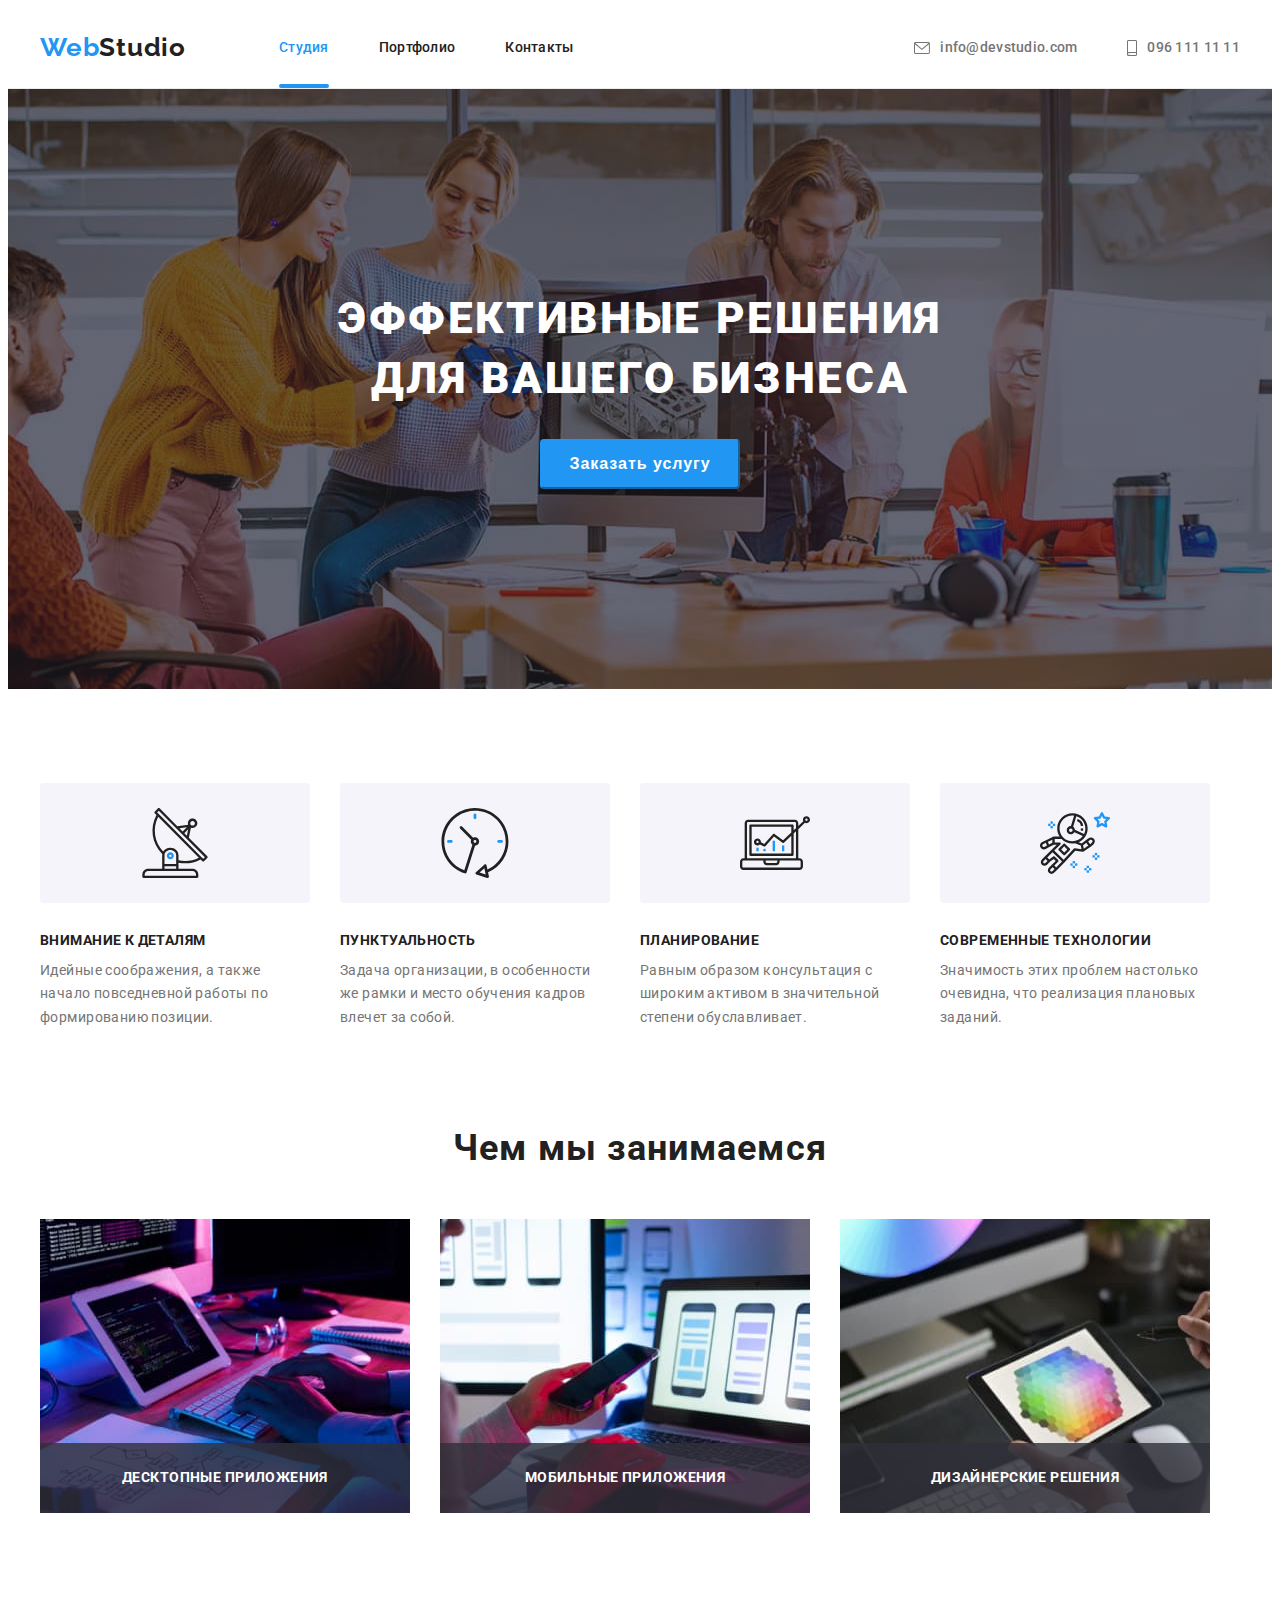
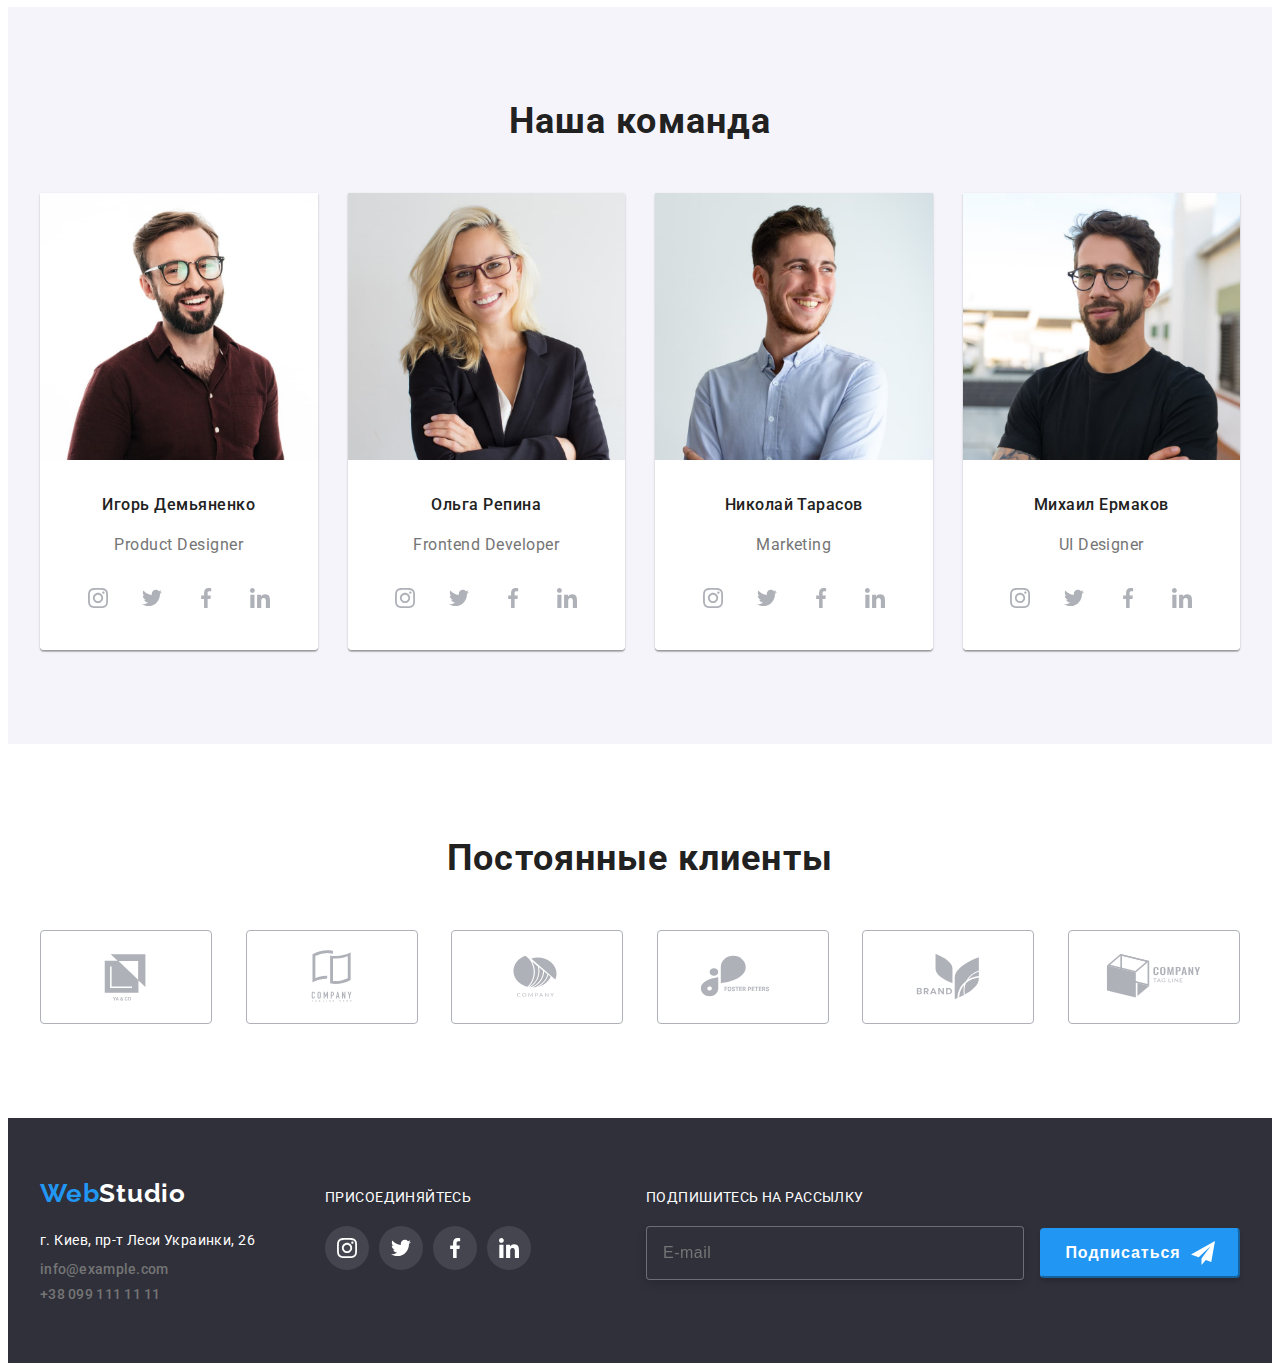
==== index.html @ 256828cc "new" ====
<!DOCTYPE html>
<html lang="ru">
  <head>
    <meta charset="UTF-8" />
    <meta http-equiv="X-UA-Compatible" content="IE=edge" />
    <meta name="viewport" content="width=device-width, initial-scale=1.0" />
    <title>WebStudio</title>
    <link rel="preconnect" href="https://fonts.googleapis.com" />
    <link rel="preconnect" href="https://fonts.gstatic.com" crossorigin />
    <link
      href="https://fonts.googleapis.com/css2?family=Raleway:wght@700&family=Roboto:wght@400;500;700;900&display=swap"
      rel="stylesheet"
    />
    <link
      rel="stylesheet"
      href="https://cdnjs.cloudflare.com/ajax/libs/modern-normalize/1.1.0/modern-normalize.min.css"
      integrity="sha512-wpPYUAdjBVSE4KJnH1VR1HeZfpl1ub8YT/NKx4PuQ5NmX2tKuGu6U/JRp5y+Y8XG2tV+wKQpNHVUX03MfMFn9Q=="
      crossorigin="anonymous"
      referrerpolicy="no-referrer"
    />
    <link
      rel="stylesheet"
      href="https://cdnjs.cloudflare.com/ajax/libs/animate.css/4.1.1/animate.min.css"
    />
    <link rel="stylesheet" href="./css/main.min.css" />
  </head>
  <body>
    <header class="header">
      <div class="container">
        <nav class="nav">
          <a class="logo logo__header" href="./index.html"><span>Web</span>Studio</a>
          <ul class="navigation list-none">
            <li class="navigation__iteam">
              <a class="navigation__link current" href="./index.html">Студия</a>
            </li>
            <li class="navigation__iteam">
              <a class="navigation__link" href="./portfolio.html">Портфолио</a>
            </li>
            <li class="navigation__iteam">
              <a class="navigation__link" href="./index.html">Контакты</a>
            </li>
          </ul>
        </nav>
        <ul class="contacts contacts--margin list-none">
          <li class="contacts__list--margin">
            <a class="contacts__link" href="mailto:info@devstudio.com">
              <svg class="icons-envelope" width="16" height="12">
                <use href="./images/icons.svg#icon-envelope"></use>
              </svg>
              info@devstudio.com</a
            >
          </li>
          <li class="contacts__list--margin">
            <a class="contacts__link" href="tel:+380961111111">
              <svg class="icons-tel" width="10" height="16">
                <use href="./images/icons.svg#icon-smartphone"></use>
              </svg>
              096 111 11 11</a
            >
          </li>
        </ul>
      </div>
    </header>
    <main>
      <section class="bg-main">
        <div class="container">
          <h1 class="hero-tittle">Эффективные решения для вашего бизнеса</h1>
          <button type="button" class="button" data-modal-open>Заказать услугу</button>
        </div>
      </section>

      <section class="benefits-example">
        <div class="container">
          <ul class="benefits list-none">
            <li class="benefits-list icon-antenna">
              <h4 class="benefits-tittle">Внимание к деталям</h4>
              <p>
                Идейные соображения, а также начало повседневной работы по формированию
                позиции.
              </p>
            </li>
            <li class="benefits-list icon-clock">
              <h4 class="benefits-tittle">Пунктуальность</h4>
              <p>
                Задача организации, в особенности же рамки и место обучения кадров влечет за
                собой.
              </p>
            </li>
            <li class="benefits-list icon-diagram">
              <h4 class="benefits-tittle">Планирование</h4>
              <p>
                Равным образом консультация с широким активом в значительной степени
                обуславливает.
              </p>
            </li>
            <li class="benefits-list icon-astronaut">
              <h4 class="benefits-tittle">Современные технологии</h4>
              <p>
                Значимость этих проблем настолько очевидна, что реализация плановых заданий.
              </p>
            </li>
          </ul>
        </div>
      </section>

      <section class="examples">
        <div class="container">
          <h2 class="examples__title">Чем мы занимаемся</h2>
          <ul class="examples__list list-none">
            <li class="examples__iteams">
              <img
                class="examples__img"
                src="./images/work1.jpg"
                alt="работа"
                width="370"
                height="294"
              />
              <p class="examples__text">десктопные приложения</p>
            </li>
            <li class="examples__iteams">
              <img
                class="examples__img"
                src="./images/work2.jpg"
                alt="работа"
                width="370"
                height="294"
              />
              <p class="examples__text">мобильные приложения</p>
            </li>
            <li class="examples__iteams">
              <img
                class="examples__img"
                src="./images/work3.jpg"
                alt="работа"
                width="370"
                height="294"
              />
              <p class="examples__text">дизайнерские решения</p>
            </li>
          </ul>
        </div>
      </section>

      <section class="team">
        <div class="container">
          <h3 class="team__title">Наша команда</h3>
          <ul class="team__list list-none">
            <li class="team__items">
              <img
                class="team__img"
                src="./images/igor.jpg"
                alt="Игорь"
                width="270"
                height="260"
              />
              <div class="team__discraption">
                <h4 class="team__names">Игорь Демьяненко</h4>
                <p class="team__position">Product Designer</p>
                <ul class="socials list-none">
                  <li class="socials__iteam">
                    <a href="" class="socials__link">
                      <svg class="socials__icons" width="20" height="20">
                        <use href="./images/icons.svg#icon-instagram"></use>
                      </svg>
                    </a>
                  </li>
                  <li class="socials__iteam">
                    <a href="" class="socials__link">
                      <svg class="socials__icons" width="20" height="20">
                        <use href="./images/icons.svg#icon-twitter"></use>
                      </svg>
                    </a>
                  </li>
                  <li class="socials__iteam">
                    <a href="" class="socials__link">
                      <svg class="socials__icons" width="20" height="20">
                        <use href="./images/icons.svg#icon-facebook"></use>
                      </svg>
                    </a>
                  </li>
                  <li class="socials__iteam">
                    <a href="" class="socials__link">
                      <svg class="socials__icons" width="20" height="20">
                        <use href="./images/icons.svg#icon-linkedin"></use>
                      </svg>
                    </a>
                  </li>
                </ul>
              </div>
            </li>
            <li class="team__items">
              <img
                class="team__img"
                src="./images/olha.jpg"
                alt="Ольга"
                width="270"
                height="260"
              />
              <div class="team__discraption">
                <h4 class="team__names">Ольга Репина</h4>
                <p class="team__position">Frontend Developer</p>
                <ul class="socials list-none">
                  <li class="socials__iteam">
                    <a href="" class="socials__link">
                      <svg class="socials__icons" width="20" height="20">
                        <use href="./images/icons.svg#icon-instagram"></use>
                      </svg>
                    </a>
                  </li>
                  <li class="socials__iteam">
                    <a href="" class="socials__link">
                      <svg class="socials__icons" width="20" height="20">
                        <use href="./images/icons.svg#icon-twitter"></use>
                      </svg>
                    </a>
                  </li>
                  <li class="socials__iteam">
                    <a href="" class="socials__link">
                      <svg class="socials__icons" width="20" height="20">
                        <use href="./images/icons.svg#icon-facebook"></use>
                      </svg>
                    </a>
                  </li>
                  <li class="socials__iteam">
                    <a href="" class="socials__link">
                      <svg class="socials__icons" width="20" height="20">
                        <use href="./images/icons.svg#icon-linkedin"></use>
                      </svg>
                    </a>
                  </li>
                </ul>
              </div>
            </li>
            <li class="team__items">
              <img
                class="team__img"
                src="./images/nikolay.jpg"
                alt="Николай"
                width="270"
                height="260"
              />
              <div class="team__discraption">
                <h4 class="team__names">Николай Тарасов</h4>
                <p class="team__position">Marketing</p>
                <ul class="socials list-none">
                  <li class="socials__iteam">
                    <a href="" class="socials__link">
                      <svg class="socials__icons" width="20" height="20">
                        <use href="./images/icons.svg#icon-instagram"></use>
                      </svg>
                    </a>
                  </li>
                  <li class="socials__iteam">
                    <a href="" class="socials__link">
                      <svg class="socials__icons" width="20" height="20">
                        <use href="./images/icons.svg#icon-twitter"></use>
                      </svg>
                    </a>
                  </li>
                  <li class="socials__iteam">
                    <a href="" class="socials__link">
                      <svg class="socials__icons" width="20" height="20">
                        <use href="./images/icons.svg#icon-facebook"></use>
                      </svg>
                    </a>
                  </li>
                  <li class="socials__iteam">
                    <a href="" class="socials__link">
                      <svg class="socials__icons" width="20" height="20">
                        <use href="./images/icons.svg#icon-linkedin"></use>
                      </svg>
                    </a>
                  </li>
                </ul>
              </div>
            </li>
            <li class="team__items">
              <img
                class="team__img"
                src="./images/miha.jpg"
                alt="Михаил"
                width="270"
                height="260"
              />
              <div class="team__discraption">
                <h4 class="team__names">Михаил Ермаков</h4>
                <p class="team__position">UI Designer</p>
                <ul class="socials list-none">
                  <li class="socials__iteam">
                    <a href="" class="socials__link">
                      <svg class="socials__icons" width="20" height="20">
                        <use href="./images/icons.svg#icon-instagram"></use>
                      </svg>
                    </a>
                  </li>
                  <li class="socials__iteam">
                    <a href="" class="socials__link">
                      <svg class="socials__icons" width="20" height="20">
                        <use href="./images/icons.svg#icon-twitter"></use>
                      </svg>
                    </a>
                  </li>
                  <li class="socials__iteam">
                    <a href="" class="socials__link">
                      <svg class="socials__icons" width="20" height="20">
                        <use href="./images/icons.svg#icon-facebook"></use>
                      </svg>
                    </a>
                  </li>
                  <li class="socials__iteam">
                    <a href="" class="socials__link">
                      <svg class="socials__icons" width="20" height="20">
                        <use href="./images/icons.svg#icon-linkedin"></use>
                      </svg>
                    </a>
                  </li>
                </ul>
              </div>
            </li>
          </ul>
        </div>
      </section>
      <section class="regular-clients">
        <div class="container">
          <h2 class="regular-customers-tittle">Постоянные клиенты</h2>
          <ul class="regular-customers list-none">
            <li class="customers-list">
              <a href="" class="customers-list-link">
                <svg class="custumers-list-icon" width="106" height="60">
                  <use href="./images/icons.svg#icon-yago"></use>
                </svg>
              </a>
            </li>
            <li class="customers-list">
              <a href="" class="customers-list-link">
                <svg class="custumers-list-icon" width="106" height="60">
                  <use href="./images/icons.svg#icon-company-th"></use>
                </svg>
              </a>
            </li>
            <li class="customers-list">
              <a href="" class="customers-list-link">
                <svg class="custumers-list-icon" width="106" height="60">
                  <use href="./images/icons.svg#icon-company"></use>
                </svg>
              </a>
            </li>
            <li class="customers-list">
              <a href="" class="customers-list-link">
                <svg class="custumers-list-icon" width="106" height="60">
                  <use href="./images/icons.svg#icon-foster-peters"></use>
                </svg>
              </a>
            </li>
            <li class="customers-list">
              <a href="" class="customers-list-link">
                <svg class="custumers-list-icon" width="106" height="60">
                  <use href="./images/icons.svg#icon-brand"></use>
                </svg>
              </a>
            </li>
            <li class="customers-list">
              <a href="" class="customers-list-link">
                <svg class="custumers-list-icon" width="106" height="60">
                  <use href="./images/icons.svg#icon-company-tl"></use>
                </svg>
              </a>
            </li>
          </ul>
        </div>
      </section>
    </main>

    <footer class="footer">
      <div class="container">
        <div class="footer-flex">
          <a class="logo logo__footer" href="./index.html"><span>Web</span>Studio</a>
          <address>
            <ul class="adress list-none">
              <li class="adress__iteam">
                <a
                  class="adress__links"
                  href="https://goo.gl/maps/qadkMELX9ctfgKhd9"
                  target="_blank"
                  >г. Киев, пр-т Леси Украинки, 26</a
                >
              </li>
              <li class="adress__iteam">
                <a class="adress__link" href="mailto:info@example.com">info@example.com</a>
              </li>
              <li class="adress__iteam">
                <a class="adress__link" href="tel:+380991111111">+38 099 111 11 11</a>
              </li>
            </ul>
          </address>
        </div>
        <div class="footer-contacts footer-contacts--margin">
          <p class="footer-contacts__text footer-contacts__text--margin">присоединяйтесь</p>
          <ul class="footer-contacts__list list-none">
            <li class="footer-contacts__item footer-contacts__item--margin">
              <a href="" class="footer-contacts__soclink">
                <svg class="footer-contacts__icon" width="20" height="20">
                  <use href="./images/icons.svg#icon-instagram"></use>
                </svg>
              </a>
            </li>
            <li class="footer-contacts__item footer-contacts__item--margin">
              <a href="" class="footer-contacts__soclink">
                <svg class="footer-contacts__icon" width="20" height="20">
                  <use href="./images/icons.svg#icon-twitter"></use>
                </svg>
              </a>
            </li>
            <li class="footer-contacts__item footer-contacts__item--margin">
              <a href="" class="footer-contacts__soclink">
                <svg class="footer-contacts__icon" width="20" height="20">
                  <use href="./images/icons.svg#icon-facebook"></use>
                </svg>
              </a>
            </li>
            <li class="footer-contacts__item footer-contacts__item--margin">
              <a href="" class="footer-contacts__soclink">
                <svg class="footer-contacts__icon" width="20" height="20">
                  <use href="./images/icons.svg#icon-linkedin"></use>
                </svg>
              </a>
            </li>
          </ul>
        </div>
        <div class="subscribe-block">
          <p class="subscribe-block__tittle">Подпишитесь на рассылку</p>
          <form>
            <label for="subscribe-input"></label>
            <input
              type="email"
              class="subscribe-input"
              name="subscribe-input"
              id="subscribe-input"
              placeholder="E-mail"
            />
            <button type="button" class="subscribe-button">
              <span>Подписаться</span>
              <svg class="subscribe-button__icon" width="24" height="24">
                <use href="./images/icons.svg#icon-send"></use>
              </svg>
            </button>
          </form>
        </div>
      </div>
    </footer>

    <div class="backdrop is-hidden" data-modal>
      <div class="modal">
        <button type="button" class="modal__close-btn" data-modal-close>
          <svg class="modal__close-button" width="18" height="18">
            <use href="./images/icons.svg#icon-close-black"></use>
          </svg>
        </button>
        <p class="modal__text">Оставьте свои данные, мы вам перезвоним</p>
        <form>
          <div class="modal__filling">
            <div>
              <label for="name" class="modal__label">Имя</label>
            </div>
            <div class="modal__wrap">
              <input type="text" class="modal-filling-input" id="name" name="user-name" />
              <svg class="modal-filling-icon" width="18" height="18">
                <use href="./images/icons.svg#icon-person-black"></use>
              </svg>
            </div>
          </div>
          <div class="modal__filling">
            <div>
              <label for="tel" class="modal__label">Телефон</label>
            </div>
            <div class="modal__wrap">
              <input type="tel" class="modal-filling-input" id="tel" name="user-tel" />
              <svg class="modal-filling-icon" width="18" height="18">
                <use href="./images/icons.svg#icon-phone-black"></use>
              </svg>
            </div>
          </div>
          <div class="modal__filling">
            <div>
              <label for="email" class="modal__label">Почта</label>
            </div>
            <div class="modal__wrap">
              <input type="email" class="modal-filling-input" id="email" name="user-email" />
              <svg class="modal-filling-icon" width="18" height="18">
                <use href="./images/icons.svg#icon-email-black"></use>
              </svg>
            </div>
          </div>
          <div class="modal__filling-wrap">
            <label for="comment" class="modal__label">Коменнтарий</label>
          </div>
          <textarea
            name="comment"
            id="comment"
            class="modal-filling-comment"
            placeholder="Введите текст"
          ></textarea>
          <div class="modal__wrap-checkbox">
            <input
              type="checkbox"
              name="terms"
              id="terms"
              class="modal-filling-checkbox visually-hidden"
            />
            <label for="terms" class="terms-tittle"
              >Соглашаюсь с рассылкой и принимаю
              <a href="./index.html" target="_blank" class="modal-filling-link-terms">
                Условия договора</a
              ></label
            >
          </div>
          <div class="modal-filling-flex-submit">
            <button type="submit" class="button">Отправить</button>
          </div>
        </form>
      </div>
    </div>
    <script src="./js/modal.js"></script>
  </body>
</html>
---- css/main.min.css ----
p,h1,h2,h3,h4{margin:0}ul,ol{margin:0;padding-left:0}button{cursor:pointer}img{display:block;width:100%;height:auto}body{font-family:"Roboto",sans-serif;font-style:normal;color:var(--main-text-color)}[href]{text-decoration:none}.list-none{list-style-type:none}.visually-hidden{position:absolute;white-space:nowrap;width:1px;height:1px;overflow:hidden;border:0;padding:0;clip:rect(0 0 0 0);clip-path:inset(50%);margin:-1px}:root{--main-text-color: #212121;--main-focus-text-blue: #2196f3;--main-white-color: #ffffff;--color-contact: #757575;--color-footer: #2f303a;--color-bg-btn: #f5f4fa;--icons-main: rgba(175, 177, 184, 1)}.bg-main{padding-top:200px;padding-bottom:200px;text-align:center;background-color:var(--color-footer);color:var(--main-white-color);background-image:linear-gradient(rgba(47, 48, 58, 0.4), rgba(47, 48, 58, 0.4)),url(../images/bg-main.jpg);background-repeat:no-repeat;background-position:center;background-size:cover;max-width:1600px;margin:0 auto}.bg-main .container{display:flex;flex-direction:column;align-items:center}.container{width:1200px;margin:0 auto;padding-left:15px;padding-right:15px}.logo,.logo__footer,.logo__header{display:block;font-family:"Raleway",sans-serif;font-style:normal;font-weight:700;font-size:26px;line-height:1.19;letter-spacing:.03em}.logo>span,.logo__footer>span,.logo__header>span{color:var(--main-focus-text-blue)}.logo__header{padding-top:24px;padding-bottom:25px;color:var(--main-text-color);margin-right:93px}.logo__footer{color:var(--main-white-color);margin-bottom:20px}.nav{display:flex}.header{border-bottom:1px solid #ececec}.header .container{display:flex}.navigation{display:flex;align-items:center}.navigation__link,.navigation__link.current{display:block;position:relative}.navigation__link.current::after{content:"";position:absolute;width:100%;height:4px;background-color:var(--main-focus-text-blue);border-radius:2px;left:0;bottom:-32px}.navigation__iteam:not(:last-child){margin-right:50px}.navigation__link{font-weight:500;font-size:14px;line-height:1.14;letter-spacing:.02em;text-decoration:var(--main-text-color);color:inherit;transition:color 250ms cubic-bezier(0.4, 0, 0.2, 1)}.navigation__link:hover,.navigation__link:focus,.navigation__link:active{color:var(--main-focus-text-blue)}.navigation__link.current{font-weight:500;font-size:14px;line-height:1.14;letter-spacing:.02em;color:var(--main-focus-text-blue)}.button,.subscribe-button{width:200px;height:50px;background-color:var(--main-focus-text-blue);color:var(--main-white-color);border-color:var(--main-focus-text-blue);font-weight:700;font-size:16px;line-height:1.87;letter-spacing:.06em;border-radius:4px;box-shadow:0px 4px 4px rgba(0,0,0,.15)}.subscribe-button{align-items:center;display:inline-flex;justify-content:center;margin-left:12px}.contacts--margin{margin-left:auto}.contacts__list--margin:not(:last-child){margin-right:50px}.contacts{display:flex;align-items:center}.contacts__link{display:flex;align-items:center;font-style:normal;font-weight:500;font-size:14px;line-height:1.14;letter-spacing:.02em;color:var(--color-contact);transition:color 250ms cubic-bezier(0.4, 0, 0.2, 1)}.contacts__link:hover,.contacts__link:focus,.contacts__link:active{color:var(--main-focus-text-blue)}.icons-envelope{margin-right:10px;fill:currentColor}.icons-tel{margin-right:10px;fill:currentColor}.adress__links{display:block;color:var(--main-white-color);font-family:"Roboto";font-style:normal;font-weight:400;font-size:14px;line-height:1.71;letter-spacing:.03em;transition:color 250ms cubic-bezier(0.4, 0, 0.2, 1)}.adress__links:hover,.adress__links:focus{color:var(--main-focus-text-blue)}.adress__link{display:block;font-style:normal;font-weight:500;font-size:14px;line-height:1.14;letter-spacing:.02em;color:var(--color-contact);transition:color 250ms cubic-bezier(0.4, 0, 0.2, 1)}.adress__link:hover,.adress__link:focus,.adress__link:active{color:var(--main-focus-text-blue)}.adress__iteam:not(:last-child){margin-bottom:9px}.hero-tittle{width:696px;font-weight:900;font-size:44px;line-height:1.36;letter-spacing:.06em;text-transform:uppercase;color:var(--main-white-color);text-align:center;margin-bottom:30px}.btn{font-weight:500;font-size:16px;line-height:1.6;letter-spacing:.03em;font-family:inherit;border-color:rgba(0,0,0,0);background:var(--color-bg-btn);color:var(--main-text-color);border-radius:4px;padding:6px 22px;width:auto;text-align:center;transition:background-color 250ms cubic-bezier(0.4, 0, 0.2, 1),color 250ms cubic-bezier(0.4, 0, 0.2, 1),box-shadow 250ms cubic-bezier(0.4, 0, 0.2, 1)}.btn:hover,.btn:active{color:var(--main-white-color);background-color:var(--main-focus-text-blue);border-radius:4px;font-family:inherit;box-shadow:0px 3px 1px rgba(0,0,0,.1),0px 1px 2px rgba(0,0,0,.08),0px 2px 2px rgba(0,0,0,.12)}.benefits{display:flex}.benefits p{font-size:14px;line-height:1.71;letter-spacing:.03em;color:var(--color-contact);width:270px;height:75px}.benefits h4{font-weight:700;font-size:14px;line-height:1.14;letter-spacing:.03em;text-transform:uppercase;width:270px}.benefits li:not(:last-child){margin-right:30px}.benefits-tittle{margin-bottom:10px}.benefits-example{padding-top:94px;padding-bottom:94px}.benefits-list::before{display:block;content:"";height:120px;background-color:var(--color-bg-btn);background-position:center;background-repeat:no-repeat;border-radius:4px;margin-bottom:30px}.icon-antenna::before{background-image:url("../images/antenna.svg")}.icon-clock::before{background-image:url("../images/clock.svg")}.icon-diagram::before{background-image:url("../images/diagram.svg")}.icon-astronaut::before{background-image:url("../images/astronaut.svg")}.examples{padding-bottom:94px}.examples__img{display:block;width:100%;height:auto}.examples__title{font-size:36px;line-height:1.16;letter-spacing:.03em;text-align:center;margin-bottom:50px}.examples__list{display:flex}.examples__iteams:not(:last-child){margin-right:30px}.examples__iteams{position:relative}.examples__text{font-weight:700;font-size:14px;line-height:1.14;letter-spacing:.03em;position:absolute;background-color:rgba(47,48,58,.8);bottom:0px;width:100%;height:70px;color:var(--main-white-color);text-transform:uppercase;display:flex;align-items:center;justify-content:center}.team{text-align:center;padding-top:94px;padding-bottom:94px;background-color:#f5f4fa}.team__title{text-align:center;font-weight:700;font-size:36px;line-height:1.16;letter-spacing:.03em;margin-bottom:50px}.team__list{display:flex}.team__items{box-shadow:0px 1px 3px rgba(0,0,0,.12),0px 1px 1px rgba(0,0,0,.14),0px 2px 1px rgba(0,0,0,.2);border-radius:0px 0px 4px 4px}.team__items:not(:last-child){margin-right:30px}.team__img{display:block;width:100%;height:autp}.team__names{font-weight:500;font-size:16px;line-height:1.87;letter-spacing:.03em;margin-bottom:10px}.team__position{font-size:16px;line-height:1.87;letter-spacing:.03em;color:var(--color-contact);margin-bottom:16px}.team__discraption{padding-top:30px;padding-bottom:30px;background-color:var(--main-white-color);border-radius:0px 0px 4px 4px}.socials{display:flex;justify-content:center}.socials__iteam{width:44px;height:44px;margin-right:10px}.socials__iteam:last-child{margin-right:0px}.socials__link{width:100%;height:100%;background-color:var(--main-white-color);border-radius:50%;display:flex;align-items:center;justify-content:center;transition:background-color 250ms cubic-bezier(0.4, 0, 0.2, 1)}.socials__link:hover,.socials__link:focus{background-color:var(--main-focus-text-blue)}.socials__link:hover .socials__icons{fill:var(--main-white-color)}.socials__icons{fill:var(--icons-main);transition:fill 250ms cubic-bezier(0.4, 0, 0.2, 1)}.regular-customers{display:flex;justify-content:space-between}.customers-list-link{display:flex;justify-content:center;align-items:center;width:170px;height:92px;border:1px solid #afb1b8;border-radius:4px;transition:border-color 250ms cubic-bezier(0.4, 0, 0.2, 1)}.customers-list-link:hover,.customers-list-link:focus{border-color:var(--main-focus-text-blue)}.customers-list-link:hover .custumers-list-icon,.customers-list-link:focus .custumers-list-icon{fill:var(--main-focus-text-blue)}.custumers-list-icon{fill:var(--icons-main);transition:fill 250ms cubic-bezier(0.4, 0, 0.2, 1)}.regular-customers-tittle{margin-top:0px;margin-bottom:50px;text-align:center;font-weight:700;font-size:36px;line-height:1.16;letter-spacing:.03em}.regular-clients{padding:94px 0px}.footer{background-color:var(--color-footer);color:var(--main-white-color);padding-bottom:60px;padding-top:60px}.footer .container{display:flex;align-items:baseline}.backdrop{width:100%;height:100%;background-color:rgba(0,0,0,.2);position:fixed;top:0;transition:opacity 250ms,visibility 250ms}.backdrop.is-hidden .modal{transform:rotate(45deg)}.modal{width:528px;height:581px;background:#fff;box-shadow:0px 1px 3px rgba(0,0,0,.12),0px 1px 1px rgba(0,0,0,.14),0px 2px 1px rgba(0,0,0,.2);border-radius:4px;position:absolute;top:50%;left:50%;transform:translate(-50%, -50%) rotate(0);transition:transform 300ms linear;padding:40px}.modal__close-btn{width:30px;height:30px;background-color:rgba(0,0,0,0);border:none;position:absolute;top:8px;right:8px;border:1px solid rgba(0,0,0,.1);border-radius:50%;display:flex;align-items:center;justify-content:center}.modal__close-btn:hover,.modal__close-btn:focus,.modal__close-btn:active{fill:var(--main-focus-text-blue)}.modal__text{font-weight:700;font-size:20px;line-height:1.15;letter-spacing:.03em;color:var(--main-text-color);margin-bottom:12px;text-align:center}.modal__filling-wrap{margin-bottom:4px}.modal__label{font-weight:400;font-size:12px;line-height:1.16;letter-spacing:.01em;text-align:left;display:block;color:var(--color-contact)}.modal__filling{margin-bottom:10px}.modal__filling:focus .modal-filling-icon{fill:var(--main-focus-text-blue);border-color:var(--main-focus-text-blue)}.modal__wrap{position:relative}.modal__wrap-checkbox{margin-bottom:30px}.modal-filling-input{width:100%;height:40px;border:1px solid rgba(33,33,33,.2);border-radius:4px;padding-left:42px;outline:none;transition:cursor 250ms cubic-bezier(0.4, 0, 0.2, 1),border-color 250ms cubic-bezier(0.4, 0, 0.2, 1)}.modal-filling-input:hover{cursor:pointer}.modal-filling-input:focus,.modal-filling-input:active{cursor:text}.modal-filling-input:focus{border-color:var(--main-focus-text-blue)}.modal-filling-input:focus+.modal-filling-icon{fill:var(--main-focus-text-blue)}.modal-filling-comment{display:block;width:100%;height:120px;resize:none;border:1px solid rgba(33,33,33,.2);border-radius:4px;margin-bottom:20px;padding:12px 16px;font-size:14px;line-height:1.14;letter-spacing:.01em;outline:none;transition:cursor 250ms cubic-bezier(0.4, 0, 0.2, 1),border-color 250ms cubic-bezier(0.4, 0, 0.2, 1)}.modal-filling-comment:hover{cursor:pointer}.modal-filling-comment:focus{border-color:var(--main-focus-text-blue);cursor:text}.terms-tittle{font-size:14px;line-height:1.7;letter-spacing:.03em;color:var(--color-contact);display:flex;align-items:center;justify-content:center}.terms-tittle::before{content:"";width:16px;height:15px;border:2px solid #212121;margin-right:8px;border-radius:2px}.modal-filling-checkbox:checked+.terms-tittle::before{background-color:var(--main-focus-text-blue);background-image:url(../images/confirm.svg);border:none;background-repeat:no-repeat;background-position:center}.modal-filling-link-terms{color:var(--main-focus-text-blue);text-decoration:underline;margin-left:4px}.modal-filling-icon{position:absolute;left:12px;top:50%;transform:translateY(-50%);transition:fill 250ms cubic-bezier(0.4, 0, 0.2, 1),border-color 250ms cubic-bezier(0.4, 0, 0.2, 1)}.modal-filling-flex-submit{display:flex;align-items:center;justify-content:center}.is-hidden{visibility:hidden;opacity:0;pointer-events:none}.samples{display:flex;flex-wrap:wrap;justify-content:center}.samples__iteam:not(:nth-child(3n+3)){margin-right:30px}.samples__iteam:not(:nth-last-child(-n+3)){margin-bottom:30px}.samples__link{display:inline-block;transition:box-shadow 250ms cubic-bezier(0.4, 0, 0.2, 1)}.samples__link:hover,.samples__link:focus{box-shadow:0px 1px 1px rgba(0,0,0,.12),0px 4px 4px rgba(0,0,0,.06),1px 4px 6px rgba(0,0,0,.16)}.samples__link:hover .samples__cover{transform:translateY(0)}.samples__wrap{position:relative;overflow:hidden}.samples__cover{width:100%;height:100%;position:absolute;top:0;font-weight:400;font-size:18px;line-height:1.55;letter-spacing:.03em;color:var(--main-white-color);padding:63px 24px;background-color:rgba(33,150,243,.9);transform:translateY(101%);transition:transform 250ms cubic-bezier(0.4, 0, 0.2, 1)}.samples__title{font-weight:700;font-size:18px;line-height:2;letter-spacing:.06em;margin-bottom:4px;color:var(--main-text-color)}.samples__text{font-size:16px;line-height:1.87;letter-spacing:.03em;color:var(--color-contact)}.samples__discraption{padding:20px 24px;border-bottom:1px solid #eee;border-left:1px solid #eee;border-right:1px solid #eee}.portfolio{padding-top:94px;padding-bottom:94px}.menu-btn{display:flex;justify-content:center;margin-bottom:50px;margin-right:auto;margin-left:auto}.menu-btn__iteam:not(:last-child){margin-right:8px}.subscribe-block{margin-left:auto}.subscribe-block__tittle{margin-bottom:20px;font-size:14px;line-height:1.14;letter-spacing:.03em;text-transform:uppercase}.subscribe-button__icon{margin-left:10px}.subscribe-input{border:1px solid rgba(255,255,255,.3);filter:drop-shadow(0px 4px 4px rgba(0, 0, 0, 0.15));border-radius:4px;background-color:var(--color-footer);width:358px;height:50px;font-weight:400;font-size:16px;line-height:1.25;letter-spacing:.03em;display:inline-flex;align-items:center;color:rgba(255,255,255,.6);padding-left:16px;transition:cursor 250ms cubic-bezier(0.4, 0, 0.2, 1)}.subscribe-input:hover{cursor:pointer}.subscribe-input:focus,.subscribe-input:active{cursor:text}.footer-contacts--margin{margin-left:70px}.footer-contacts__text--margin{margin-bottom:20px}.footer-contacts__item--margin:not(:last-child){margin-right:10px}.footer-contacts__text{font-family:"Roboto";font-style:normal;font-size:14px;line-height:1.14;letter-spacing:.03em;text-transform:uppercase;color:#fff}.footer-contacts__list{display:flex}.footer-contacts__item{border-radius:50%;display:flex;align-items:center;justify-content:center;width:44px;height:44px}.footer-contacts__icon{fill:var(--main-white-color)}.footer-contacts__soclink{width:100%;height:100%;background-color:rgba(255,255,255,.1);border-radius:50%;display:flex;align-items:center;justify-content:center;transition:background-color 250ms cubic-bezier(0.4, 0, 0.2, 1)}.footer-contacts__soclink:hover,.footer-contacts__soclink:focus{background-color:var(--main-focus-text-blue)}.footer-contacts__soclink:hover .footer-contacts__icon{fill:var(--main-white-color)}/*# sourceMappingURL=main.min.css.map */
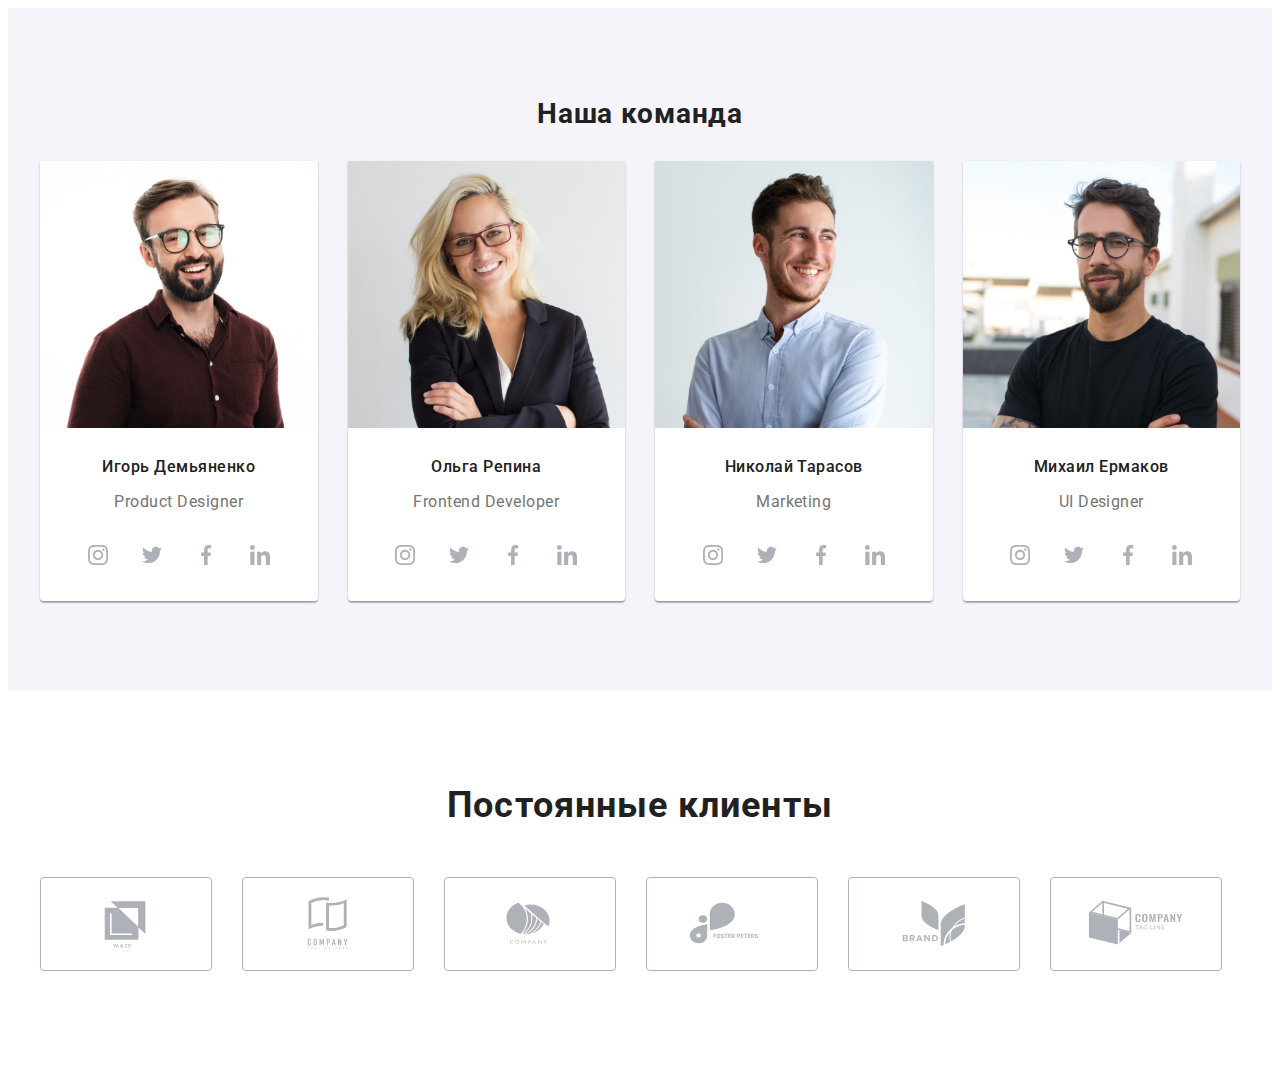
==== commit e0c109d2: "new" ====
--- a/index.html
+++ b/index.html
@@ -25,7 +25,7 @@
     <link rel="stylesheet" href="./css/main.min.css" />
   </head>
   <body>
-    <header class="header">
+    <!-- <header class="header">
       <div class="container">
         <nav class="nav">
           <a class="logo logo__header" href="./index.html"><span>Web</span>Studio</a>
@@ -60,16 +60,16 @@
           </li>
         </ul>
       </div>
-    </header>
+    </header> -->
     <main>
-      <section class="bg-main">
+      <!-- <section class="bg-main">
         <div class="container">
           <h1 class="hero-tittle">Эффективные решения для вашего бизнеса</h1>
           <button type="button" class="button" data-modal-open>Заказать услугу</button>
         </div>
-      </section>
+      </section> -->
 
-      <section class="benefits-example">
+      <!-- <section class="benefits-example">
         <div class="container">
           <ul class="benefits list-none">
             <li class="benefits-list icon-antenna">
@@ -101,9 +101,9 @@
             </li>
           </ul>
         </div>
-      </section>
+      </section> -->
 
-      <section class="examples">
+      <!-- <section class="examples">
         <div class="container">
           <h2 class="examples__title">Чем мы занимаемся</h2>
           <ul class="examples__list list-none">
@@ -139,7 +139,7 @@
             </li>
           </ul>
         </div>
-      </section>
+      </section> -->
 
       <section class="team">
         <div class="container">
@@ -371,7 +371,7 @@
       </section>
     </main>
 
-    <footer class="footer">
+    <!-- <footer class="footer">
       <div class="container">
         <div class="footer-flex">
           <a class="logo logo__footer" href="./index.html"><span>Web</span>Studio</a>
@@ -447,7 +447,7 @@
           </form>
         </div>
       </div>
-    </footer>
+    </footer> -->
 
     <div class="backdrop is-hidden" data-modal>
       <div class="modal">
--- a/css/main.min.css
+++ b/css/main.min.css
@@ -1 +1 @@
-p,h1,h2,h3,h4{margin:0}ul,ol{margin:0;padding-left:0}button{cursor:pointer}img{display:block;width:100%;height:auto}body{font-family:"Roboto",sans-serif;font-style:normal;color:var(--main-text-color)}[href]{text-decoration:none}.list-none{list-style-type:none}.visually-hidden{position:absolute;white-space:nowrap;width:1px;height:1px;overflow:hidden;border:0;padding:0;clip:rect(0 0 0 0);clip-path:inset(50%);margin:-1px}:root{--main-text-color: #212121;--main-focus-text-blue: #2196f3;--main-white-color: #ffffff;--color-contact: #757575;--color-footer: #2f303a;--color-bg-btn: #f5f4fa;--icons-main: rgba(175, 177, 184, 1)}.bg-main{padding-top:200px;padding-bottom:200px;text-align:center;background-color:var(--color-footer);color:var(--main-white-color);background-image:linear-gradient(rgba(47, 48, 58, 0.4), rgba(47, 48, 58, 0.4)),url(../images/bg-main.jpg);background-repeat:no-repeat;background-position:center;background-size:cover;max-width:1600px;margin:0 auto}.bg-main .container{display:flex;flex-direction:column;align-items:center}.container{width:1200px;margin:0 auto;padding-left:15px;padding-right:15px}.logo,.logo__footer,.logo__header{display:block;font-family:"Raleway",sans-serif;font-style:normal;font-weight:700;font-size:26px;line-height:1.19;letter-spacing:.03em}.logo>span,.logo__footer>span,.logo__header>span{color:var(--main-focus-text-blue)}.logo__header{padding-top:24px;padding-bottom:25px;color:var(--main-text-color);margin-right:93px}.logo__footer{color:var(--main-white-color);margin-bottom:20px}.nav{display:flex}.header{border-bottom:1px solid #ececec}.header .container{display:flex}.navigation{display:flex;align-items:center}.navigation__link,.navigation__link.current{display:block;position:relative}.navigation__link.current::after{content:"";position:absolute;width:100%;height:4px;background-color:var(--main-focus-text-blue);border-radius:2px;left:0;bottom:-32px}.navigation__iteam:not(:last-child){margin-right:50px}.navigation__link{font-weight:500;font-size:14px;line-height:1.14;letter-spacing:.02em;text-decoration:var(--main-text-color);color:inherit;transition:color 250ms cubic-bezier(0.4, 0, 0.2, 1)}.navigation__link:hover,.navigation__link:focus,.navigation__link:active{color:var(--main-focus-text-blue)}.navigation__link.current{font-weight:500;font-size:14px;line-height:1.14;letter-spacing:.02em;color:var(--main-focus-text-blue)}.button,.subscribe-button{width:200px;height:50px;background-color:var(--main-focus-text-blue);color:var(--main-white-color);border-color:var(--main-focus-text-blue);font-weight:700;font-size:16px;line-height:1.87;letter-spacing:.06em;border-radius:4px;box-shadow:0px 4px 4px rgba(0,0,0,.15)}.subscribe-button{align-items:center;display:inline-flex;justify-content:center;margin-left:12px}.contacts--margin{margin-left:auto}.contacts__list--margin:not(:last-child){margin-right:50px}.contacts{display:flex;align-items:center}.contacts__link{display:flex;align-items:center;font-style:normal;font-weight:500;font-size:14px;line-height:1.14;letter-spacing:.02em;color:var(--color-contact);transition:color 250ms cubic-bezier(0.4, 0, 0.2, 1)}.contacts__link:hover,.contacts__link:focus,.contacts__link:active{color:var(--main-focus-text-blue)}.icons-envelope{margin-right:10px;fill:currentColor}.icons-tel{margin-right:10px;fill:currentColor}.adress__links{display:block;color:var(--main-white-color);font-family:"Roboto";font-style:normal;font-weight:400;font-size:14px;line-height:1.71;letter-spacing:.03em;transition:color 250ms cubic-bezier(0.4, 0, 0.2, 1)}.adress__links:hover,.adress__links:focus{color:var(--main-focus-text-blue)}.adress__link{display:block;font-style:normal;font-weight:500;font-size:14px;line-height:1.14;letter-spacing:.02em;color:var(--color-contact);transition:color 250ms cubic-bezier(0.4, 0, 0.2, 1)}.adress__link:hover,.adress__link:focus,.adress__link:active{color:var(--main-focus-text-blue)}.adress__iteam:not(:last-child){margin-bottom:9px}.hero-tittle{width:696px;font-weight:900;font-size:44px;line-height:1.36;letter-spacing:.06em;text-transform:uppercase;color:var(--main-white-color);text-align:center;margin-bottom:30px}.btn{font-weight:500;font-size:16px;line-height:1.6;letter-spacing:.03em;font-family:inherit;border-color:rgba(0,0,0,0);background:var(--color-bg-btn);color:var(--main-text-color);border-radius:4px;padding:6px 22px;width:auto;text-align:center;transition:background-color 250ms cubic-bezier(0.4, 0, 0.2, 1),color 250ms cubic-bezier(0.4, 0, 0.2, 1),box-shadow 250ms cubic-bezier(0.4, 0, 0.2, 1)}.btn:hover,.btn:active{color:var(--main-white-color);background-color:var(--main-focus-text-blue);border-radius:4px;font-family:inherit;box-shadow:0px 3px 1px rgba(0,0,0,.1),0px 1px 2px rgba(0,0,0,.08),0px 2px 2px rgba(0,0,0,.12)}.benefits{display:flex}.benefits p{font-size:14px;line-height:1.71;letter-spacing:.03em;color:var(--color-contact);width:270px;height:75px}.benefits h4{font-weight:700;font-size:14px;line-height:1.14;letter-spacing:.03em;text-transform:uppercase;width:270px}.benefits li:not(:last-child){margin-right:30px}.benefits-tittle{margin-bottom:10px}.benefits-example{padding-top:94px;padding-bottom:94px}.benefits-list::before{display:block;content:"";height:120px;background-color:var(--color-bg-btn);background-position:center;background-repeat:no-repeat;border-radius:4px;margin-bottom:30px}.icon-antenna::before{background-image:url("../images/antenna.svg")}.icon-clock::before{background-image:url("../images/clock.svg")}.icon-diagram::before{background-image:url("../images/diagram.svg")}.icon-astronaut::before{background-image:url("../images/astronaut.svg")}.examples{padding-bottom:94px}.examples__img{display:block;width:100%;height:auto}.examples__title{font-size:36px;line-height:1.16;letter-spacing:.03em;text-align:center;margin-bottom:50px}.examples__list{display:flex}.examples__iteams:not(:last-child){margin-right:30px}.examples__iteams{position:relative}.examples__text{font-weight:700;font-size:14px;line-height:1.14;letter-spacing:.03em;position:absolute;background-color:rgba(47,48,58,.8);bottom:0px;width:100%;height:70px;color:var(--main-white-color);text-transform:uppercase;display:flex;align-items:center;justify-content:center}.team{text-align:center;padding-top:94px;padding-bottom:94px;background-color:#f5f4fa}.team__title{text-align:center;font-weight:700;font-size:36px;line-height:1.16;letter-spacing:.03em;margin-bottom:50px}.team__list{display:flex}.team__items{box-shadow:0px 1px 3px rgba(0,0,0,.12),0px 1px 1px rgba(0,0,0,.14),0px 2px 1px rgba(0,0,0,.2);border-radius:0px 0px 4px 4px}.team__items:not(:last-child){margin-right:30px}.team__img{display:block;width:100%;height:autp}.team__names{font-weight:500;font-size:16px;line-height:1.87;letter-spacing:.03em;margin-bottom:10px}.team__position{font-size:16px;line-height:1.87;letter-spacing:.03em;color:var(--color-contact);margin-bottom:16px}.team__discraption{padding-top:30px;padding-bottom:30px;background-color:var(--main-white-color);border-radius:0px 0px 4px 4px}.socials{display:flex;justify-content:center}.socials__iteam{width:44px;height:44px;margin-right:10px}.socials__iteam:last-child{margin-right:0px}.socials__link{width:100%;height:100%;background-color:var(--main-white-color);border-radius:50%;display:flex;align-items:center;justify-content:center;transition:background-color 250ms cubic-bezier(0.4, 0, 0.2, 1)}.socials__link:hover,.socials__link:focus{background-color:var(--main-focus-text-blue)}.socials__link:hover .socials__icons{fill:var(--main-white-color)}.socials__icons{fill:var(--icons-main);transition:fill 250ms cubic-bezier(0.4, 0, 0.2, 1)}.regular-customers{display:flex;justify-content:space-between}.customers-list-link{display:flex;justify-content:center;align-items:center;width:170px;height:92px;border:1px solid #afb1b8;border-radius:4px;transition:border-color 250ms cubic-bezier(0.4, 0, 0.2, 1)}.customers-list-link:hover,.customers-list-link:focus{border-color:var(--main-focus-text-blue)}.customers-list-link:hover .custumers-list-icon,.customers-list-link:focus .custumers-list-icon{fill:var(--main-focus-text-blue)}.custumers-list-icon{fill:var(--icons-main);transition:fill 250ms cubic-bezier(0.4, 0, 0.2, 1)}.regular-customers-tittle{margin-top:0px;margin-bottom:50px;text-align:center;font-weight:700;font-size:36px;line-height:1.16;letter-spacing:.03em}.regular-clients{padding:94px 0px}.footer{background-color:var(--color-footer);color:var(--main-white-color);padding-bottom:60px;padding-top:60px}.footer .container{display:flex;align-items:baseline}.backdrop{width:100%;height:100%;background-color:rgba(0,0,0,.2);position:fixed;top:0;transition:opacity 250ms,visibility 250ms}.backdrop.is-hidden .modal{transform:rotate(45deg)}.modal{width:528px;height:581px;background:#fff;box-shadow:0px 1px 3px rgba(0,0,0,.12),0px 1px 1px rgba(0,0,0,.14),0px 2px 1px rgba(0,0,0,.2);border-radius:4px;position:absolute;top:50%;left:50%;transform:translate(-50%, -50%) rotate(0);transition:transform 300ms linear;padding:40px}.modal__close-btn{width:30px;height:30px;background-color:rgba(0,0,0,0);border:none;position:absolute;top:8px;right:8px;border:1px solid rgba(0,0,0,.1);border-radius:50%;display:flex;align-items:center;justify-content:center}.modal__close-btn:hover,.modal__close-btn:focus,.modal__close-btn:active{fill:var(--main-focus-text-blue)}.modal__text{font-weight:700;font-size:20px;line-height:1.15;letter-spacing:.03em;color:var(--main-text-color);margin-bottom:12px;text-align:center}.modal__filling-wrap{margin-bottom:4px}.modal__label{font-weight:400;font-size:12px;line-height:1.16;letter-spacing:.01em;text-align:left;display:block;color:var(--color-contact)}.modal__filling{margin-bottom:10px}.modal__filling:focus .modal-filling-icon{fill:var(--main-focus-text-blue);border-color:var(--main-focus-text-blue)}.modal__wrap{position:relative}.modal__wrap-checkbox{margin-bottom:30px}.modal-filling-input{width:100%;height:40px;border:1px solid rgba(33,33,33,.2);border-radius:4px;padding-left:42px;outline:none;transition:cursor 250ms cubic-bezier(0.4, 0, 0.2, 1),border-color 250ms cubic-bezier(0.4, 0, 0.2, 1)}.modal-filling-input:hover{cursor:pointer}.modal-filling-input:focus,.modal-filling-input:active{cursor:text}.modal-filling-input:focus{border-color:var(--main-focus-text-blue)}.modal-filling-input:focus+.modal-filling-icon{fill:var(--main-focus-text-blue)}.modal-filling-comment{display:block;width:100%;height:120px;resize:none;border:1px solid rgba(33,33,33,.2);border-radius:4px;margin-bottom:20px;padding:12px 16px;font-size:14px;line-height:1.14;letter-spacing:.01em;outline:none;transition:cursor 250ms cubic-bezier(0.4, 0, 0.2, 1),border-color 250ms cubic-bezier(0.4, 0, 0.2, 1)}.modal-filling-comment:hover{cursor:pointer}.modal-filling-comment:focus{border-color:var(--main-focus-text-blue);cursor:text}.terms-tittle{font-size:14px;line-height:1.7;letter-spacing:.03em;color:var(--color-contact);display:flex;align-items:center;justify-content:center}.terms-tittle::before{content:"";width:16px;height:15px;border:2px solid #212121;margin-right:8px;border-radius:2px}.modal-filling-checkbox:checked+.terms-tittle::before{background-color:var(--main-focus-text-blue);background-image:url(../images/confirm.svg);border:none;background-repeat:no-repeat;background-position:center}.modal-filling-link-terms{color:var(--main-focus-text-blue);text-decoration:underline;margin-left:4px}.modal-filling-icon{position:absolute;left:12px;top:50%;transform:translateY(-50%);transition:fill 250ms cubic-bezier(0.4, 0, 0.2, 1),border-color 250ms cubic-bezier(0.4, 0, 0.2, 1)}.modal-filling-flex-submit{display:flex;align-items:center;justify-content:center}.is-hidden{visibility:hidden;opacity:0;pointer-events:none}.samples{display:flex;flex-wrap:wrap;justify-content:center}.samples__iteam:not(:nth-child(3n+3)){margin-right:30px}.samples__iteam:not(:nth-last-child(-n+3)){margin-bottom:30px}.samples__link{display:inline-block;transition:box-shadow 250ms cubic-bezier(0.4, 0, 0.2, 1)}.samples__link:hover,.samples__link:focus{box-shadow:0px 1px 1px rgba(0,0,0,.12),0px 4px 4px rgba(0,0,0,.06),1px 4px 6px rgba(0,0,0,.16)}.samples__link:hover .samples__cover{transform:translateY(0)}.samples__wrap{position:relative;overflow:hidden}.samples__cover{width:100%;height:100%;position:absolute;top:0;font-weight:400;font-size:18px;line-height:1.55;letter-spacing:.03em;color:var(--main-white-color);padding:63px 24px;background-color:rgba(33,150,243,.9);transform:translateY(101%);transition:transform 250ms cubic-bezier(0.4, 0, 0.2, 1)}.samples__title{font-weight:700;font-size:18px;line-height:2;letter-spacing:.06em;margin-bottom:4px;color:var(--main-text-color)}.samples__text{font-size:16px;line-height:1.87;letter-spacing:.03em;color:var(--color-contact)}.samples__discraption{padding:20px 24px;border-bottom:1px solid #eee;border-left:1px solid #eee;border-right:1px solid #eee}.portfolio{padding-top:94px;padding-bottom:94px}.menu-btn{display:flex;justify-content:center;margin-bottom:50px;margin-right:auto;margin-left:auto}.menu-btn__iteam:not(:last-child){margin-right:8px}.subscribe-block{margin-left:auto}.subscribe-block__tittle{margin-bottom:20px;font-size:14px;line-height:1.14;letter-spacing:.03em;text-transform:uppercase}.subscribe-button__icon{margin-left:10px}.subscribe-input{border:1px solid rgba(255,255,255,.3);filter:drop-shadow(0px 4px 4px rgba(0, 0, 0, 0.15));border-radius:4px;background-color:var(--color-footer);width:358px;height:50px;font-weight:400;font-size:16px;line-height:1.25;letter-spacing:.03em;display:inline-flex;align-items:center;color:rgba(255,255,255,.6);padding-left:16px;transition:cursor 250ms cubic-bezier(0.4, 0, 0.2, 1)}.subscribe-input:hover{cursor:pointer}.subscribe-input:focus,.subscribe-input:active{cursor:text}.footer-contacts--margin{margin-left:70px}.footer-contacts__text--margin{margin-bottom:20px}.footer-contacts__item--margin:not(:last-child){margin-right:10px}.footer-contacts__text{font-family:"Roboto";font-style:normal;font-size:14px;line-height:1.14;letter-spacing:.03em;text-transform:uppercase;color:#fff}.footer-contacts__list{display:flex}.footer-contacts__item{border-radius:50%;display:flex;align-items:center;justify-content:center;width:44px;height:44px}.footer-contacts__icon{fill:var(--main-white-color)}.footer-contacts__soclink{width:100%;height:100%;background-color:rgba(255,255,255,.1);border-radius:50%;display:flex;align-items:center;justify-content:center;transition:background-color 250ms cubic-bezier(0.4, 0, 0.2, 1)}.footer-contacts__soclink:hover,.footer-contacts__soclink:focus{background-color:var(--main-focus-text-blue)}.footer-contacts__soclink:hover .footer-contacts__icon{fill:var(--main-white-color)}/*# sourceMappingURL=main.min.css.map */+p,h1,h2,h3,h4{margin:0}ul,ol{margin:0;padding-left:0}button{cursor:pointer}img{display:block;width:100%;height:auto;max-width:100%}body{font-family:"Roboto",sans-serif;font-style:normal;color:var(--main-text-color)}[href]{text-decoration:none}.list-none{list-style-type:none}.visually-hidden{position:absolute;white-space:nowrap;width:1px;height:1px;overflow:hidden;border:0;padding:0;clip:rect(0 0 0 0);clip-path:inset(50%);margin:-1px}:root{--main-text-color: #212121;--main-focus-text-blue: #2196f3;--main-white-color: #ffffff;--color-contact: #757575;--color-footer: #2f303a;--color-bg-btn: #f5f4fa;--icons-main: rgba(175, 177, 184, 1)}.bg-main{padding-top:200px;padding-bottom:200px;text-align:center;background-color:var(--color-footer);color:var(--main-white-color);background-image:linear-gradient(rgba(47, 48, 58, 0.4), rgba(47, 48, 58, 0.4)),url(../images/bg-main.jpg);background-repeat:no-repeat;background-position:center;background-size:cover;max-width:1600px;margin:0 auto}.bg-main .container{display:flex;flex-direction:column;align-items:center}.container{width:100%;margin:0 auto;padding-left:15px;padding-right:15px}@media screen and (min-width: 480px){.container{width:450px}}@media screen and (min-width: 768px){.container{width:768px}}@media screen and (min-width: 1200px){.container{width:1200px}}.logo,.logo__footer,.logo__header{display:block;font-family:"Raleway",sans-serif;font-style:normal;font-weight:700;font-size:26px;line-height:1.19;letter-spacing:.03em}.logo>span,.logo__footer>span,.logo__header>span{color:var(--main-focus-text-blue)}.logo__header{padding-top:24px;padding-bottom:25px;color:var(--main-text-color);margin-right:93px}.logo__footer{color:var(--main-white-color);margin-bottom:20px}.nav{display:flex}.header{border-bottom:1px solid #ececec}.header .container{display:flex}.navigation{display:flex;align-items:center}.navigation__link,.navigation__link.current{display:block;position:relative}.navigation__link.current::after{content:"";position:absolute;width:100%;height:4px;background-color:var(--main-focus-text-blue);border-radius:2px;left:0;bottom:-32px}.navigation__iteam:not(:last-child){margin-right:50px}.navigation__link{font-weight:500;font-size:14px;line-height:1.14;letter-spacing:.02em;text-decoration:var(--main-text-color);color:inherit;transition:color 250ms cubic-bezier(0.4, 0, 0.2, 1)}.navigation__link:hover,.navigation__link:focus,.navigation__link:active{color:var(--main-focus-text-blue)}.navigation__link.current{font-weight:500;font-size:14px;line-height:1.14;letter-spacing:.02em;color:var(--main-focus-text-blue)}.button,.subscribe-button{width:200px;height:50px;background-color:var(--main-focus-text-blue);color:var(--main-white-color);border-color:var(--main-focus-text-blue);font-weight:700;font-size:16px;line-height:1.87;letter-spacing:.06em;border-radius:4px;box-shadow:0px 4px 4px rgba(0,0,0,.15)}.subscribe-button{align-items:center;display:inline-flex;justify-content:center;margin-left:12px}.contacts--margin{margin-left:auto}.contacts__list--margin:not(:last-child){margin-right:50px}.contacts{display:flex;align-items:center}.contacts__link{display:flex;align-items:center;font-style:normal;font-weight:500;font-size:14px;line-height:1.14;letter-spacing:.02em;color:var(--color-contact);transition:color 250ms cubic-bezier(0.4, 0, 0.2, 1)}.contacts__link:hover,.contacts__link:focus,.contacts__link:active{color:var(--main-focus-text-blue)}.icons-envelope{margin-right:10px;fill:currentColor}.icons-tel{margin-right:10px;fill:currentColor}.adress__links{display:block;color:var(--main-white-color);font-family:"Roboto";font-style:normal;font-weight:400;font-size:14px;line-height:1.71;letter-spacing:.03em;transition:color 250ms cubic-bezier(0.4, 0, 0.2, 1)}.adress__links:hover,.adress__links:focus{color:var(--main-focus-text-blue)}.adress__link{display:block;font-style:normal;font-weight:500;font-size:14px;line-height:1.14;letter-spacing:.02em;color:var(--color-contact);transition:color 250ms cubic-bezier(0.4, 0, 0.2, 1)}.adress__link:hover,.adress__link:focus,.adress__link:active{color:var(--main-focus-text-blue)}.adress__iteam:not(:last-child){margin-bottom:9px}.hero-tittle{width:696px;font-weight:900;font-size:44px;line-height:1.36;letter-spacing:.06em;text-transform:uppercase;color:var(--main-white-color);text-align:center;margin-bottom:30px}.btn{font-weight:500;font-size:16px;line-height:1.6;letter-spacing:.03em;font-family:inherit;border-color:rgba(0,0,0,0);background:var(--color-bg-btn);color:var(--main-text-color);border-radius:4px;padding:6px 22px;width:auto;text-align:center;transition:background-color 250ms cubic-bezier(0.4, 0, 0.2, 1),color 250ms cubic-bezier(0.4, 0, 0.2, 1),box-shadow 250ms cubic-bezier(0.4, 0, 0.2, 1)}.btn:hover,.btn:active{color:var(--main-white-color);background-color:var(--main-focus-text-blue);border-radius:4px;font-family:inherit;box-shadow:0px 3px 1px rgba(0,0,0,.1),0px 1px 2px rgba(0,0,0,.08),0px 2px 2px rgba(0,0,0,.12)}.benefits{display:flex}.benefits p{font-size:14px;line-height:1.71;letter-spacing:.03em;color:var(--color-contact);width:270px;height:75px}.benefits h4{font-weight:700;font-size:14px;line-height:1.14;letter-spacing:.03em;text-transform:uppercase;width:270px}.benefits li:not(:last-child){margin-right:30px}.benefits-tittle{margin-bottom:10px}.benefits-example{padding-top:94px;padding-bottom:94px}.benefits-list::before{display:block;content:"";height:120px;background-color:var(--color-bg-btn);background-position:center;background-repeat:no-repeat;border-radius:4px;margin-bottom:30px}.icon-antenna::before{background-image:url("../images/antenna.svg")}.icon-clock::before{background-image:url("../images/clock.svg")}.icon-diagram::before{background-image:url("../images/diagram.svg")}.icon-astronaut::before{background-image:url("../images/astronaut.svg")}.examples{padding-bottom:94px}.examples__img{display:block;width:100%;height:auto}.examples__title{font-size:36px;line-height:1.16;letter-spacing:.03em;text-align:center;margin-bottom:50px}.examples__list{display:flex}.examples__iteams:not(:last-child){margin-right:30px}.examples__iteams{position:relative}.examples__text{font-weight:700;font-size:14px;line-height:1.14;letter-spacing:.03em;position:absolute;background-color:rgba(47,48,58,.8);bottom:0px;width:100%;height:70px;color:var(--main-white-color);text-transform:uppercase;display:flex;align-items:center;justify-content:center}.team{padding-top:60px;padding-bottom:60px;background-color:#f5f4fa;text-align:center}@media screen and (min-width: 1200px){.team{padding-top:90px;padding-bottom:90px}}.team__title{font-weight:700;font-size:28px;line-height:1.17;letter-spacing:.03em;margin-bottom:30px}.team__list{display:flex;flex-wrap:wrap;gap:30px}.team__items{width:100%;box-shadow:0px 1px 3px rgba(0,0,0,.12),0px 1px 1px rgba(0,0,0,.14),0px 2px 1px rgba(0,0,0,.2);border-radius:0px 0px 4px 4px}@media screen and (min-width: 768px){.team__items{width:calc((100% - 30px)/2)}}@media screen and (min-width: 1200px){.team__items{width:calc((100% - 90px)/4)}}.team__names{font-weight:500;font-size:16px;line-height:1.18;letter-spacing:.03em;margin-bottom:10px}.team__position{font-weight:400;font-size:16px;line-height:1.87;letter-spacing:.03em;color:var(--color-contact);margin-bottom:16px}.team__discraption{padding-top:30px;padding-bottom:24px;background-color:var(--main-white-color);border-radius:0px 0px 4px 4px}.socials{display:flex;justify-content:center}.socials__iteam{width:44px;height:44px;margin-right:10px}.socials__iteam:last-child{margin-right:0px}.socials__link{width:100%;height:100%;background-color:var(--main-white-color);border-radius:50%;display:flex;align-items:center;justify-content:center;transition:background-color 250ms cubic-bezier(0.4, 0, 0.2, 1)}.socials__link:hover,.socials__link:focus{background-color:var(--main-focus-text-blue)}.socials__link:hover .socials__icons{fill:var(--main-white-color)}.socials__icons{fill:var(--icons-main);transition:fill 250ms cubic-bezier(0.4, 0, 0.2, 1)}.regular-clients{padding:60px 0}@media screen and (min-width: 1200px){.regular-clients{padding:94px 0}}.regular-customers-tittle{font-weight:700;font-size:28px;line-height:1.18;letter-spacing:.03em;text-align:center;margin-bottom:30px}@media screen and (min-width: 1200px){.regular-customers-tittle{margin-bottom:50px;font-size:36px;line-height:1.16}}.regular-customers{display:flex;flex-wrap:wrap;gap:30px}.customers-list-link{display:flex;justify-content:center;align-items:center;width:170px;height:92px;border:1px solid #afb1b8;border-radius:4px;transition:border-color 250ms cubic-bezier(0.4, 0, 0.2, 1)}.customers-list-link:hover,.customers-list-link:focus{border-color:var(--main-focus-text-blue)}.customers-list-link:hover .custumers-list-icon,.customers-list-link:focus .custumers-list-icon{fill:var(--main-focus-text-blue)}.custumers-list-icon{fill:var(--icons-main);transition:fill 250ms cubic-bezier(0.4, 0, 0.2, 1)}.footer{background-color:var(--color-footer);color:var(--main-white-color);padding-bottom:60px;padding-top:60px}.footer .container{display:flex;align-items:baseline}.backdrop{width:100%;height:100%;background-color:rgba(0,0,0,.2);position:fixed;top:0;transition:opacity 250ms,visibility 250ms}.backdrop.is-hidden .modal{transform:rotate(45deg)}.modal{width:528px;height:581px;background:#fff;box-shadow:0px 1px 3px rgba(0,0,0,.12),0px 1px 1px rgba(0,0,0,.14),0px 2px 1px rgba(0,0,0,.2);border-radius:4px;position:absolute;top:50%;left:50%;transform:translate(-50%, -50%) rotate(0);transition:transform 300ms linear;padding:40px}.modal__close-btn{width:30px;height:30px;background-color:rgba(0,0,0,0);border:none;position:absolute;top:8px;right:8px;border:1px solid rgba(0,0,0,.1);border-radius:50%;display:flex;align-items:center;justify-content:center}.modal__close-btn:hover,.modal__close-btn:focus,.modal__close-btn:active{fill:var(--main-focus-text-blue)}.modal__text{font-weight:700;font-size:20px;line-height:1.15;letter-spacing:.03em;color:var(--main-text-color);margin-bottom:12px;text-align:center}.modal__filling-wrap{margin-bottom:4px}.modal__label{font-weight:400;font-size:12px;line-height:1.16;letter-spacing:.01em;text-align:left;display:block;color:var(--color-contact)}.modal__filling{margin-bottom:10px}.modal__filling:focus .modal-filling-icon{fill:var(--main-focus-text-blue);border-color:var(--main-focus-text-blue)}.modal__wrap{position:relative}.modal__wrap-checkbox{margin-bottom:30px}.modal-filling-input{width:100%;height:40px;border:1px solid rgba(33,33,33,.2);border-radius:4px;padding-left:42px;outline:none;transition:cursor 250ms cubic-bezier(0.4, 0, 0.2, 1),border-color 250ms cubic-bezier(0.4, 0, 0.2, 1)}.modal-filling-input:hover{cursor:pointer}.modal-filling-input:focus,.modal-filling-input:active{cursor:text}.modal-filling-input:focus{border-color:var(--main-focus-text-blue)}.modal-filling-input:focus+.modal-filling-icon{fill:var(--main-focus-text-blue)}.modal-filling-comment{display:block;width:100%;height:120px;resize:none;border:1px solid rgba(33,33,33,.2);border-radius:4px;margin-bottom:20px;padding:12px 16px;font-size:14px;line-height:1.14;letter-spacing:.01em;outline:none;transition:cursor 250ms cubic-bezier(0.4, 0, 0.2, 1),border-color 250ms cubic-bezier(0.4, 0, 0.2, 1)}.modal-filling-comment:hover{cursor:pointer}.modal-filling-comment:focus{border-color:var(--main-focus-text-blue);cursor:text}.terms-tittle{font-size:14px;line-height:1.7;letter-spacing:.03em;color:var(--color-contact);display:flex;align-items:center;justify-content:center}.terms-tittle::before{content:"";width:16px;height:15px;border:2px solid #212121;margin-right:8px;border-radius:2px}.modal-filling-checkbox:checked+.terms-tittle::before{background-color:var(--main-focus-text-blue);background-image:url(../images/confirm.svg);border:none;background-repeat:no-repeat;background-position:center}.modal-filling-link-terms{color:var(--main-focus-text-blue);text-decoration:underline;margin-left:4px}.modal-filling-icon{position:absolute;left:12px;top:50%;transform:translateY(-50%);transition:fill 250ms cubic-bezier(0.4, 0, 0.2, 1),border-color 250ms cubic-bezier(0.4, 0, 0.2, 1)}.modal-filling-flex-submit{display:flex;align-items:center;justify-content:center}.is-hidden{visibility:hidden;opacity:0;pointer-events:none}.samples{display:flex;flex-wrap:wrap;justify-content:center}.samples__iteam:not(:nth-child(3n+3)){margin-right:30px}.samples__iteam:not(:nth-last-child(-n+3)){margin-bottom:30px}.samples__link{display:inline-block;transition:box-shadow 250ms cubic-bezier(0.4, 0, 0.2, 1)}.samples__link:hover,.samples__link:focus{box-shadow:0px 1px 1px rgba(0,0,0,.12),0px 4px 4px rgba(0,0,0,.06),1px 4px 6px rgba(0,0,0,.16)}.samples__link:hover .samples__cover{transform:translateY(0)}.samples__wrap{position:relative;overflow:hidden}.samples__cover{width:100%;height:100%;position:absolute;top:0;font-weight:400;font-size:18px;line-height:1.55;letter-spacing:.03em;color:var(--main-white-color);padding:63px 24px;background-color:rgba(33,150,243,.9);transform:translateY(101%);transition:transform 250ms cubic-bezier(0.4, 0, 0.2, 1)}.samples__title{font-weight:700;font-size:18px;line-height:2;letter-spacing:.06em;margin-bottom:4px;color:var(--main-text-color)}.samples__text{font-size:16px;line-height:1.87;letter-spacing:.03em;color:var(--color-contact)}.samples__discraption{padding:20px 24px;border-bottom:1px solid #eee;border-left:1px solid #eee;border-right:1px solid #eee}.portfolio{padding-top:94px;padding-bottom:94px}.menu-btn{display:flex;justify-content:center;margin-bottom:50px;margin-right:auto;margin-left:auto}.menu-btn__iteam:not(:last-child){margin-right:8px}.subscribe-block{margin-left:auto}.subscribe-block__tittle{margin-bottom:20px;font-size:14px;line-height:1.14;letter-spacing:.03em;text-transform:uppercase}.subscribe-button__icon{margin-left:10px}.subscribe-input{border:1px solid rgba(255,255,255,.3);filter:drop-shadow(0px 4px 4px rgba(0, 0, 0, 0.15));border-radius:4px;background-color:var(--color-footer);width:358px;height:50px;font-weight:400;font-size:16px;line-height:1.25;letter-spacing:.03em;display:inline-flex;align-items:center;color:rgba(255,255,255,.6);padding-left:16px;transition:cursor 250ms cubic-bezier(0.4, 0, 0.2, 1)}.subscribe-input:hover{cursor:pointer}.subscribe-input:focus,.subscribe-input:active{cursor:text}.footer-contacts--margin{margin-left:70px}.footer-contacts__text--margin{margin-bottom:20px}.footer-contacts__item--margin:not(:last-child){margin-right:10px}.footer-contacts__text{font-family:"Roboto";font-style:normal;font-size:14px;line-height:1.14;letter-spacing:.03em;text-transform:uppercase;color:#fff}.footer-contacts__list{display:flex}.footer-contacts__item{border-radius:50%;display:flex;align-items:center;justify-content:center;width:44px;height:44px}.footer-contacts__icon{fill:var(--main-white-color)}.footer-contacts__soclink{width:100%;height:100%;background-color:rgba(255,255,255,.1);border-radius:50%;display:flex;align-items:center;justify-content:center;transition:background-color 250ms cubic-bezier(0.4, 0, 0.2, 1)}.footer-contacts__soclink:hover,.footer-contacts__soclink:focus{background-color:var(--main-focus-text-blue)}.footer-contacts__soclink:hover .footer-contacts__icon{fill:var(--main-white-color)}/*# sourceMappingURL=main.min.css.map */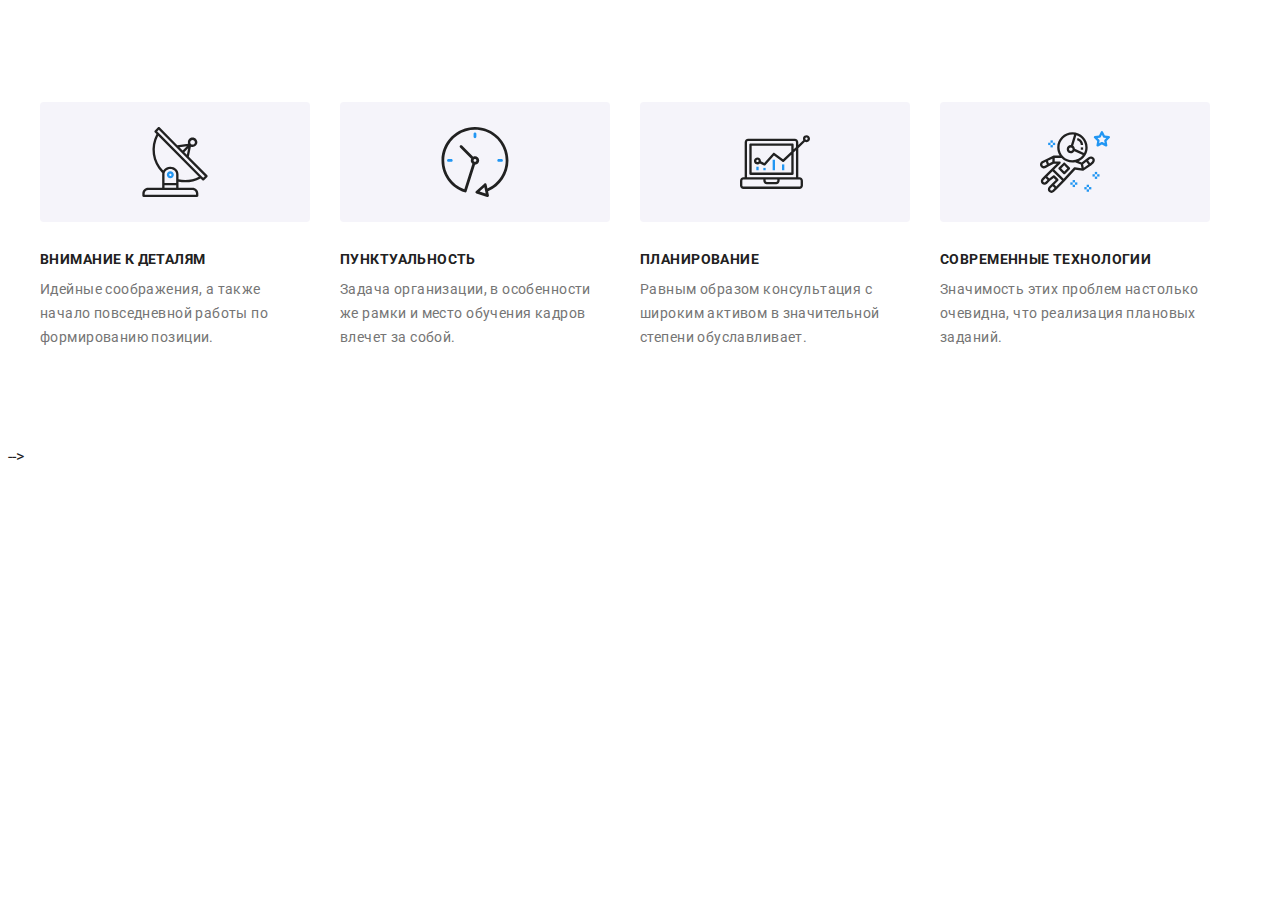
==== commit da0c01e5: "team" ====
--- a/index.html
+++ b/index.html
@@ -69,7 +69,7 @@
         </div>
       </section> -->
 
-      <!-- <section class="benefits-example">
+      <section class="benefits-example">
         <div class="container">
           <ul class="benefits list-none">
             <li class="benefits-list icon-antenna">
@@ -139,7 +139,7 @@
             </li>
           </ul>
         </div>
-      </section> -->
+      </section>
 
       <section class="team">
         <div class="container">
--- a/css/main.min.css
+++ b/css/main.min.css
@@ -1 +1 @@
-p,h1,h2,h3,h4{margin:0}ul,ol{margin:0;padding-left:0}button{cursor:pointer}img{display:block;width:100%;height:auto;max-width:100%}body{font-family:"Roboto",sans-serif;font-style:normal;color:var(--main-text-color)}[href]{text-decoration:none}.list-none{list-style-type:none}.visually-hidden{position:absolute;white-space:nowrap;width:1px;height:1px;overflow:hidden;border:0;padding:0;clip:rect(0 0 0 0);clip-path:inset(50%);margin:-1px}:root{--main-text-color: #212121;--main-focus-text-blue: #2196f3;--main-white-color: #ffffff;--color-contact: #757575;--color-footer: #2f303a;--color-bg-btn: #f5f4fa;--icons-main: rgba(175, 177, 184, 1)}.bg-main{padding-top:200px;padding-bottom:200px;text-align:center;background-color:var(--color-footer);color:var(--main-white-color);background-image:linear-gradient(rgba(47, 48, 58, 0.4), rgba(47, 48, 58, 0.4)),url(../images/bg-main.jpg);background-repeat:no-repeat;background-position:center;background-size:cover;max-width:1600px;margin:0 auto}.bg-main .container{display:flex;flex-direction:column;align-items:center}.container{width:100%;margin:0 auto;padding-left:15px;padding-right:15px}@media screen and (min-width: 480px){.container{width:450px}}@media screen and (min-width: 768px){.container{width:768px}}@media screen and (min-width: 1200px){.container{width:1200px}}.logo,.logo__footer,.logo__header{display:block;font-family:"Raleway",sans-serif;font-style:normal;font-weight:700;font-size:26px;line-height:1.19;letter-spacing:.03em}.logo>span,.logo__footer>span,.logo__header>span{color:var(--main-focus-text-blue)}.logo__header{padding-top:24px;padding-bottom:25px;color:var(--main-text-color);margin-right:93px}.logo__footer{color:var(--main-white-color);margin-bottom:20px}.nav{display:flex}.header{border-bottom:1px solid #ececec}.header .container{display:flex}.navigation{display:flex;align-items:center}.navigation__link,.navigation__link.current{display:block;position:relative}.navigation__link.current::after{content:"";position:absolute;width:100%;height:4px;background-color:var(--main-focus-text-blue);border-radius:2px;left:0;bottom:-32px}.navigation__iteam:not(:last-child){margin-right:50px}.navigation__link{font-weight:500;font-size:14px;line-height:1.14;letter-spacing:.02em;text-decoration:var(--main-text-color);color:inherit;transition:color 250ms cubic-bezier(0.4, 0, 0.2, 1)}.navigation__link:hover,.navigation__link:focus,.navigation__link:active{color:var(--main-focus-text-blue)}.navigation__link.current{font-weight:500;font-size:14px;line-height:1.14;letter-spacing:.02em;color:var(--main-focus-text-blue)}.button,.subscribe-button{width:200px;height:50px;background-color:var(--main-focus-text-blue);color:var(--main-white-color);border-color:var(--main-focus-text-blue);font-weight:700;font-size:16px;line-height:1.87;letter-spacing:.06em;border-radius:4px;box-shadow:0px 4px 4px rgba(0,0,0,.15)}.subscribe-button{align-items:center;display:inline-flex;justify-content:center;margin-left:12px}.contacts--margin{margin-left:auto}.contacts__list--margin:not(:last-child){margin-right:50px}.contacts{display:flex;align-items:center}.contacts__link{display:flex;align-items:center;font-style:normal;font-weight:500;font-size:14px;line-height:1.14;letter-spacing:.02em;color:var(--color-contact);transition:color 250ms cubic-bezier(0.4, 0, 0.2, 1)}.contacts__link:hover,.contacts__link:focus,.contacts__link:active{color:var(--main-focus-text-blue)}.icons-envelope{margin-right:10px;fill:currentColor}.icons-tel{margin-right:10px;fill:currentColor}.adress__links{display:block;color:var(--main-white-color);font-family:"Roboto";font-style:normal;font-weight:400;font-size:14px;line-height:1.71;letter-spacing:.03em;transition:color 250ms cubic-bezier(0.4, 0, 0.2, 1)}.adress__links:hover,.adress__links:focus{color:var(--main-focus-text-blue)}.adress__link{display:block;font-style:normal;font-weight:500;font-size:14px;line-height:1.14;letter-spacing:.02em;color:var(--color-contact);transition:color 250ms cubic-bezier(0.4, 0, 0.2, 1)}.adress__link:hover,.adress__link:focus,.adress__link:active{color:var(--main-focus-text-blue)}.adress__iteam:not(:last-child){margin-bottom:9px}.hero-tittle{width:696px;font-weight:900;font-size:44px;line-height:1.36;letter-spacing:.06em;text-transform:uppercase;color:var(--main-white-color);text-align:center;margin-bottom:30px}.btn{font-weight:500;font-size:16px;line-height:1.6;letter-spacing:.03em;font-family:inherit;border-color:rgba(0,0,0,0);background:var(--color-bg-btn);color:var(--main-text-color);border-radius:4px;padding:6px 22px;width:auto;text-align:center;transition:background-color 250ms cubic-bezier(0.4, 0, 0.2, 1),color 250ms cubic-bezier(0.4, 0, 0.2, 1),box-shadow 250ms cubic-bezier(0.4, 0, 0.2, 1)}.btn:hover,.btn:active{color:var(--main-white-color);background-color:var(--main-focus-text-blue);border-radius:4px;font-family:inherit;box-shadow:0px 3px 1px rgba(0,0,0,.1),0px 1px 2px rgba(0,0,0,.08),0px 2px 2px rgba(0,0,0,.12)}.benefits{display:flex}.benefits p{font-size:14px;line-height:1.71;letter-spacing:.03em;color:var(--color-contact);width:270px;height:75px}.benefits h4{font-weight:700;font-size:14px;line-height:1.14;letter-spacing:.03em;text-transform:uppercase;width:270px}.benefits li:not(:last-child){margin-right:30px}.benefits-tittle{margin-bottom:10px}.benefits-example{padding-top:94px;padding-bottom:94px}.benefits-list::before{display:block;content:"";height:120px;background-color:var(--color-bg-btn);background-position:center;background-repeat:no-repeat;border-radius:4px;margin-bottom:30px}.icon-antenna::before{background-image:url("../images/antenna.svg")}.icon-clock::before{background-image:url("../images/clock.svg")}.icon-diagram::before{background-image:url("../images/diagram.svg")}.icon-astronaut::before{background-image:url("../images/astronaut.svg")}.examples{padding-bottom:94px}.examples__img{display:block;width:100%;height:auto}.examples__title{font-size:36px;line-height:1.16;letter-spacing:.03em;text-align:center;margin-bottom:50px}.examples__list{display:flex}.examples__iteams:not(:last-child){margin-right:30px}.examples__iteams{position:relative}.examples__text{font-weight:700;font-size:14px;line-height:1.14;letter-spacing:.03em;position:absolute;background-color:rgba(47,48,58,.8);bottom:0px;width:100%;height:70px;color:var(--main-white-color);text-transform:uppercase;display:flex;align-items:center;justify-content:center}.team{padding-top:60px;padding-bottom:60px;background-color:#f5f4fa;text-align:center}@media screen and (min-width: 1200px){.team{padding-top:90px;padding-bottom:90px}}.team__title{font-weight:700;font-size:28px;line-height:1.17;letter-spacing:.03em;margin-bottom:30px}.team__list{display:flex;flex-wrap:wrap;gap:30px}.team__items{width:100%;box-shadow:0px 1px 3px rgba(0,0,0,.12),0px 1px 1px rgba(0,0,0,.14),0px 2px 1px rgba(0,0,0,.2);border-radius:0px 0px 4px 4px}@media screen and (min-width: 768px){.team__items{width:calc((100% - 30px)/2)}}@media screen and (min-width: 1200px){.team__items{width:calc((100% - 90px)/4)}}.team__names{font-weight:500;font-size:16px;line-height:1.18;letter-spacing:.03em;margin-bottom:10px}.team__position{font-weight:400;font-size:16px;line-height:1.87;letter-spacing:.03em;color:var(--color-contact);margin-bottom:16px}.team__discraption{padding-top:30px;padding-bottom:24px;background-color:var(--main-white-color);border-radius:0px 0px 4px 4px}.socials{display:flex;justify-content:center}.socials__iteam{width:44px;height:44px;margin-right:10px}.socials__iteam:last-child{margin-right:0px}.socials__link{width:100%;height:100%;background-color:var(--main-white-color);border-radius:50%;display:flex;align-items:center;justify-content:center;transition:background-color 250ms cubic-bezier(0.4, 0, 0.2, 1)}.socials__link:hover,.socials__link:focus{background-color:var(--main-focus-text-blue)}.socials__link:hover .socials__icons{fill:var(--main-white-color)}.socials__icons{fill:var(--icons-main);transition:fill 250ms cubic-bezier(0.4, 0, 0.2, 1)}.regular-clients{padding:60px 0}@media screen and (min-width: 1200px){.regular-clients{padding:94px 0}}.regular-customers-tittle{font-weight:700;font-size:28px;line-height:1.18;letter-spacing:.03em;text-align:center;margin-bottom:30px}@media screen and (min-width: 1200px){.regular-customers-tittle{margin-bottom:50px;font-size:36px;line-height:1.16}}.regular-customers{display:flex;flex-wrap:wrap;gap:30px}.customers-list-link{display:flex;justify-content:center;align-items:center;width:170px;height:92px;border:1px solid #afb1b8;border-radius:4px;transition:border-color 250ms cubic-bezier(0.4, 0, 0.2, 1)}.customers-list-link:hover,.customers-list-link:focus{border-color:var(--main-focus-text-blue)}.customers-list-link:hover .custumers-list-icon,.customers-list-link:focus .custumers-list-icon{fill:var(--main-focus-text-blue)}.custumers-list-icon{fill:var(--icons-main);transition:fill 250ms cubic-bezier(0.4, 0, 0.2, 1)}.footer{background-color:var(--color-footer);color:var(--main-white-color);padding-bottom:60px;padding-top:60px}.footer .container{display:flex;align-items:baseline}.backdrop{width:100%;height:100%;background-color:rgba(0,0,0,.2);position:fixed;top:0;transition:opacity 250ms,visibility 250ms}.backdrop.is-hidden .modal{transform:rotate(45deg)}.modal{width:528px;height:581px;background:#fff;box-shadow:0px 1px 3px rgba(0,0,0,.12),0px 1px 1px rgba(0,0,0,.14),0px 2px 1px rgba(0,0,0,.2);border-radius:4px;position:absolute;top:50%;left:50%;transform:translate(-50%, -50%) rotate(0);transition:transform 300ms linear;padding:40px}.modal__close-btn{width:30px;height:30px;background-color:rgba(0,0,0,0);border:none;position:absolute;top:8px;right:8px;border:1px solid rgba(0,0,0,.1);border-radius:50%;display:flex;align-items:center;justify-content:center}.modal__close-btn:hover,.modal__close-btn:focus,.modal__close-btn:active{fill:var(--main-focus-text-blue)}.modal__text{font-weight:700;font-size:20px;line-height:1.15;letter-spacing:.03em;color:var(--main-text-color);margin-bottom:12px;text-align:center}.modal__filling-wrap{margin-bottom:4px}.modal__label{font-weight:400;font-size:12px;line-height:1.16;letter-spacing:.01em;text-align:left;display:block;color:var(--color-contact)}.modal__filling{margin-bottom:10px}.modal__filling:focus .modal-filling-icon{fill:var(--main-focus-text-blue);border-color:var(--main-focus-text-blue)}.modal__wrap{position:relative}.modal__wrap-checkbox{margin-bottom:30px}.modal-filling-input{width:100%;height:40px;border:1px solid rgba(33,33,33,.2);border-radius:4px;padding-left:42px;outline:none;transition:cursor 250ms cubic-bezier(0.4, 0, 0.2, 1),border-color 250ms cubic-bezier(0.4, 0, 0.2, 1)}.modal-filling-input:hover{cursor:pointer}.modal-filling-input:focus,.modal-filling-input:active{cursor:text}.modal-filling-input:focus{border-color:var(--main-focus-text-blue)}.modal-filling-input:focus+.modal-filling-icon{fill:var(--main-focus-text-blue)}.modal-filling-comment{display:block;width:100%;height:120px;resize:none;border:1px solid rgba(33,33,33,.2);border-radius:4px;margin-bottom:20px;padding:12px 16px;font-size:14px;line-height:1.14;letter-spacing:.01em;outline:none;transition:cursor 250ms cubic-bezier(0.4, 0, 0.2, 1),border-color 250ms cubic-bezier(0.4, 0, 0.2, 1)}.modal-filling-comment:hover{cursor:pointer}.modal-filling-comment:focus{border-color:var(--main-focus-text-blue);cursor:text}.terms-tittle{font-size:14px;line-height:1.7;letter-spacing:.03em;color:var(--color-contact);display:flex;align-items:center;justify-content:center}.terms-tittle::before{content:"";width:16px;height:15px;border:2px solid #212121;margin-right:8px;border-radius:2px}.modal-filling-checkbox:checked+.terms-tittle::before{background-color:var(--main-focus-text-blue);background-image:url(../images/confirm.svg);border:none;background-repeat:no-repeat;background-position:center}.modal-filling-link-terms{color:var(--main-focus-text-blue);text-decoration:underline;margin-left:4px}.modal-filling-icon{position:absolute;left:12px;top:50%;transform:translateY(-50%);transition:fill 250ms cubic-bezier(0.4, 0, 0.2, 1),border-color 250ms cubic-bezier(0.4, 0, 0.2, 1)}.modal-filling-flex-submit{display:flex;align-items:center;justify-content:center}.is-hidden{visibility:hidden;opacity:0;pointer-events:none}.samples{display:flex;flex-wrap:wrap;justify-content:center}.samples__iteam:not(:nth-child(3n+3)){margin-right:30px}.samples__iteam:not(:nth-last-child(-n+3)){margin-bottom:30px}.samples__link{display:inline-block;transition:box-shadow 250ms cubic-bezier(0.4, 0, 0.2, 1)}.samples__link:hover,.samples__link:focus{box-shadow:0px 1px 1px rgba(0,0,0,.12),0px 4px 4px rgba(0,0,0,.06),1px 4px 6px rgba(0,0,0,.16)}.samples__link:hover .samples__cover{transform:translateY(0)}.samples__wrap{position:relative;overflow:hidden}.samples__cover{width:100%;height:100%;position:absolute;top:0;font-weight:400;font-size:18px;line-height:1.55;letter-spacing:.03em;color:var(--main-white-color);padding:63px 24px;background-color:rgba(33,150,243,.9);transform:translateY(101%);transition:transform 250ms cubic-bezier(0.4, 0, 0.2, 1)}.samples__title{font-weight:700;font-size:18px;line-height:2;letter-spacing:.06em;margin-bottom:4px;color:var(--main-text-color)}.samples__text{font-size:16px;line-height:1.87;letter-spacing:.03em;color:var(--color-contact)}.samples__discraption{padding:20px 24px;border-bottom:1px solid #eee;border-left:1px solid #eee;border-right:1px solid #eee}.portfolio{padding-top:94px;padding-bottom:94px}.menu-btn{display:flex;justify-content:center;margin-bottom:50px;margin-right:auto;margin-left:auto}.menu-btn__iteam:not(:last-child){margin-right:8px}.subscribe-block{margin-left:auto}.subscribe-block__tittle{margin-bottom:20px;font-size:14px;line-height:1.14;letter-spacing:.03em;text-transform:uppercase}.subscribe-button__icon{margin-left:10px}.subscribe-input{border:1px solid rgba(255,255,255,.3);filter:drop-shadow(0px 4px 4px rgba(0, 0, 0, 0.15));border-radius:4px;background-color:var(--color-footer);width:358px;height:50px;font-weight:400;font-size:16px;line-height:1.25;letter-spacing:.03em;display:inline-flex;align-items:center;color:rgba(255,255,255,.6);padding-left:16px;transition:cursor 250ms cubic-bezier(0.4, 0, 0.2, 1)}.subscribe-input:hover{cursor:pointer}.subscribe-input:focus,.subscribe-input:active{cursor:text}.footer-contacts--margin{margin-left:70px}.footer-contacts__text--margin{margin-bottom:20px}.footer-contacts__item--margin:not(:last-child){margin-right:10px}.footer-contacts__text{font-family:"Roboto";font-style:normal;font-size:14px;line-height:1.14;letter-spacing:.03em;text-transform:uppercase;color:#fff}.footer-contacts__list{display:flex}.footer-contacts__item{border-radius:50%;display:flex;align-items:center;justify-content:center;width:44px;height:44px}.footer-contacts__icon{fill:var(--main-white-color)}.footer-contacts__soclink{width:100%;height:100%;background-color:rgba(255,255,255,.1);border-radius:50%;display:flex;align-items:center;justify-content:center;transition:background-color 250ms cubic-bezier(0.4, 0, 0.2, 1)}.footer-contacts__soclink:hover,.footer-contacts__soclink:focus{background-color:var(--main-focus-text-blue)}.footer-contacts__soclink:hover .footer-contacts__icon{fill:var(--main-white-color)}/*# sourceMappingURL=main.min.css.map */+p,h1,h2,h3,h4{margin:0}ul,ol{margin:0;padding-left:0}button{cursor:pointer}img{display:block;width:100%;height:auto;max-width:100%}body{font-family:"Roboto",sans-serif;font-style:normal;color:var(--main-text-color)}[href]{text-decoration:none}.list-none{list-style-type:none}.visually-hidden{position:absolute;white-space:nowrap;width:1px;height:1px;overflow:hidden;border:0;padding:0;clip:rect(0 0 0 0);clip-path:inset(50%);margin:-1px}:root{--main-text-color: #212121;--main-focus-text-blue: #2196f3;--main-white-color: #ffffff;--color-contact: #757575;--color-footer: #2f303a;--color-bg-btn: #f5f4fa;--icons-main: rgba(175, 177, 184, 1)}.bg-main{padding-top:200px;padding-bottom:200px;text-align:center;background-color:var(--color-footer);color:var(--main-white-color);background-image:linear-gradient(rgba(47, 48, 58, 0.4), rgba(47, 48, 58, 0.4)),url(../images/bg-main.jpg);background-repeat:no-repeat;background-position:center;background-size:cover;max-width:1600px;margin:0 auto}.bg-main .container{display:flex;flex-direction:column;align-items:center}.container{width:100%;margin:0 auto;padding-left:15px;padding-right:15px}@media screen and (min-width: 480px){.container{width:450px}}@media screen and (min-width: 768px){.container{width:768px}}@media screen and (min-width: 1200px){.container{width:1200px}}.logo,.logo__footer,.logo__header{display:block;font-family:"Raleway",sans-serif;font-style:normal;font-weight:700;font-size:26px;line-height:1.19;letter-spacing:.03em}.logo>span,.logo__footer>span,.logo__header>span{color:var(--main-focus-text-blue)}.logo__header{padding-top:24px;padding-bottom:25px;color:var(--main-text-color);margin-right:93px}.logo__footer{color:var(--main-white-color);margin-bottom:20px}.nav{display:flex}.header{border-bottom:1px solid #ececec}.header .container{display:flex}.navigation{display:flex;align-items:center}.navigation__link,.navigation__link.current{display:block;position:relative}.navigation__link.current::after{content:"";position:absolute;width:100%;height:4px;background-color:var(--main-focus-text-blue);border-radius:2px;left:0;bottom:-32px}.navigation__iteam:not(:last-child){margin-right:50px}.navigation__link{font-weight:500;font-size:14px;line-height:1.14;letter-spacing:.02em;text-decoration:var(--main-text-color);color:inherit;transition:color 250ms cubic-bezier(0.4, 0, 0.2, 1)}.navigation__link:hover,.navigation__link:focus,.navigation__link:active{color:var(--main-focus-text-blue)}.navigation__link.current{font-weight:500;font-size:14px;line-height:1.14;letter-spacing:.02em;color:var(--main-focus-text-blue)}.button,.subscribe-button{width:200px;height:50px;background-color:var(--main-focus-text-blue);color:var(--main-white-color);border-color:var(--main-focus-text-blue);font-weight:700;font-size:16px;line-height:1.87;letter-spacing:.06em;border-radius:4px;box-shadow:0px 4px 4px rgba(0,0,0,.15)}.subscribe-button{align-items:center;display:inline-flex;justify-content:center;margin-left:12px}.contacts--margin{margin-left:auto}.contacts__list--margin:not(:last-child){margin-right:50px}.contacts{display:flex;align-items:center}.contacts__link{display:flex;align-items:center;font-style:normal;font-weight:500;font-size:14px;line-height:1.14;letter-spacing:.02em;color:var(--color-contact);transition:color 250ms cubic-bezier(0.4, 0, 0.2, 1)}.contacts__link:hover,.contacts__link:focus,.contacts__link:active{color:var(--main-focus-text-blue)}.icons-envelope{margin-right:10px;fill:currentColor}.icons-tel{margin-right:10px;fill:currentColor}.adress__links{display:block;color:var(--main-white-color);font-family:"Roboto";font-style:normal;font-weight:400;font-size:14px;line-height:1.71;letter-spacing:.03em;transition:color 250ms cubic-bezier(0.4, 0, 0.2, 1)}.adress__links:hover,.adress__links:focus{color:var(--main-focus-text-blue)}.adress__link{display:block;font-style:normal;font-weight:500;font-size:14px;line-height:1.14;letter-spacing:.02em;color:var(--color-contact);transition:color 250ms cubic-bezier(0.4, 0, 0.2, 1)}.adress__link:hover,.adress__link:focus,.adress__link:active{color:var(--main-focus-text-blue)}.adress__iteam:not(:last-child){margin-bottom:9px}.hero-tittle{width:696px;font-weight:900;font-size:44px;line-height:1.36;letter-spacing:.06em;text-transform:uppercase;color:var(--main-white-color);text-align:center;margin-bottom:30px}.btn{font-weight:500;font-size:16px;line-height:1.6;letter-spacing:.03em;font-family:inherit;border-color:rgba(0,0,0,0);background:var(--color-bg-btn);color:var(--main-text-color);border-radius:4px;padding:6px 22px;width:auto;text-align:center;transition:background-color 250ms cubic-bezier(0.4, 0, 0.2, 1),color 250ms cubic-bezier(0.4, 0, 0.2, 1),box-shadow 250ms cubic-bezier(0.4, 0, 0.2, 1)}.btn:hover,.btn:active{color:var(--main-white-color);background-color:var(--main-focus-text-blue);border-radius:4px;font-family:inherit;box-shadow:0px 3px 1px rgba(0,0,0,.1),0px 1px 2px rgba(0,0,0,.08),0px 2px 2px rgba(0,0,0,.12)}.benefits{display:flex}.benefits p{font-size:14px;line-height:1.71;letter-spacing:.03em;color:var(--color-contact);width:270px;height:75px}.benefits h4{font-weight:700;font-size:14px;line-height:1.14;letter-spacing:.03em;text-transform:uppercase;width:270px}.benefits li:not(:last-child){margin-right:30px}.benefits-tittle{margin-bottom:10px}.benefits-example{padding-top:94px;padding-bottom:94px}.benefits-list::before{display:block;content:"";height:120px;background-color:var(--color-bg-btn);background-position:center;background-repeat:no-repeat;border-radius:4px;margin-bottom:30px}.icon-antenna::before{background-image:url("../images/antenna.svg")}.icon-clock::before{background-image:url("../images/clock.svg")}.icon-diagram::before{background-image:url("../images/diagram.svg")}.icon-astronaut::before{background-image:url("../images/astronaut.svg")}.examples{padding-bottom:94px}.examples__img{display:block;width:100%;height:auto}.examples__title{font-size:36px;line-height:1.16;letter-spacing:.03em;text-align:center;margin-bottom:50px}.examples__list{display:flex}.examples__iteams:not(:last-child){margin-right:30px}.examples__iteams{position:relative}.examples__text{font-weight:700;font-size:14px;line-height:1.14;letter-spacing:.03em;position:absolute;background-color:rgba(47,48,58,.8);bottom:0px;width:100%;height:70px;color:var(--main-white-color);text-transform:uppercase;display:flex;align-items:center;justify-content:center}.team{padding-top:60px;padding-bottom:60px;text-align:center}@media screen and (min-width: 1200px){.team{padding-top:90px;padding-bottom:90px}}.team__title{font-weight:700;font-size:28px;line-height:1.17;letter-spacing:.03em;margin-bottom:30px}@media screen and (min-width: 1200px){.team__title{font-weight:700;font-size:36px;line-height:1.16;letter-spacing:.03em;margin-bottom:50px}}.team__list{display:flex;flex-wrap:wrap;gap:30px}.team__items{width:100%;box-shadow:0px 1px 3px rgba(0,0,0,.12),0px 1px 1px rgba(0,0,0,.14),0px 2px 1px rgba(0,0,0,.2);border-radius:0px 0px 4px 4px}@media screen and (min-width: 768px){.team__items{width:calc((100% - 30px)/2)}}@media screen and (min-width: 1200px){.team__items{width:calc((100% - 90px)/4)}}.team__names{font-weight:500;font-size:16px;line-height:1.18;letter-spacing:.03em;margin-bottom:10px}.team__position{font-weight:400;font-size:16px;line-height:1.87;letter-spacing:.03em;color:var(--color-contact);margin-bottom:16px}.team__discraption{padding-top:30px;padding-bottom:24px;background-color:var(--main-white-color);border-radius:0px 0px 4px 4px}.socials{display:flex;justify-content:center}.socials__iteam{width:44px;height:44px;margin-right:10px}.socials__iteam:last-child{margin-right:0px}.socials__link{width:100%;height:100%;background-color:var(--main-white-color);border-radius:50%;display:flex;align-items:center;justify-content:center;transition:background-color 250ms cubic-bezier(0.4, 0, 0.2, 1)}.socials__link:hover,.socials__link:focus{background-color:var(--main-focus-text-blue)}.socials__link:hover .socials__icons{fill:var(--main-white-color)}.socials__icons{fill:var(--icons-main);transition:fill 250ms cubic-bezier(0.4, 0, 0.2, 1)}.regular-clients{padding:60px 0}@media screen and (min-width: 1200px){.regular-clients{padding:94px 0}}.regular-customers-tittle{font-weight:700;font-size:28px;line-height:1.18;letter-spacing:.03em;text-align:center;margin-bottom:30px}@media screen and (min-width: 1200px){.regular-customers-tittle{margin-bottom:50px;font-size:36px;line-height:1.16}}.regular-customers{display:flex;flex-wrap:wrap;gap:30px}.customers-list{width:calc((100% - 30px)/2)}@media screen and (min-width: 768px){.customers-list{width:calc((100% - 60px)/3)}}@media screen and (min-width: 1200px){.customers-list{width:calc((100% - 150px)/6)}}.customers-list-link{display:flex;justify-content:center;align-items:center;border:1px solid #afb1b8;border-radius:4px;transition:border-color 250ms cubic-bezier(0.4, 0, 0.2, 1)}.customers-list-link:hover,.customers-list-link:focus{border-color:var(--main-focus-text-blue)}.customers-list-link:hover .custumers-list-icon,.customers-list-link:focus .custumers-list-icon{fill:var(--main-focus-text-blue)}.custumers-list-icon{fill:var(--icons-main);transition:fill 250ms cubic-bezier(0.4, 0, 0.2, 1)}.footer{background-color:var(--color-footer);color:var(--main-white-color);padding-bottom:60px;padding-top:60px}.footer .container{display:flex;align-items:baseline}.backdrop{width:100%;height:100%;background-color:rgba(0,0,0,.2);position:fixed;top:0;transition:opacity 250ms,visibility 250ms}.backdrop.is-hidden .modal{transform:rotate(45deg)}.modal{width:528px;height:581px;background:#fff;box-shadow:0px 1px 3px rgba(0,0,0,.12),0px 1px 1px rgba(0,0,0,.14),0px 2px 1px rgba(0,0,0,.2);border-radius:4px;position:absolute;top:50%;left:50%;transform:translate(-50%, -50%) rotate(0);transition:transform 300ms linear;padding:40px}.modal__close-btn{width:30px;height:30px;background-color:rgba(0,0,0,0);border:none;position:absolute;top:8px;right:8px;border:1px solid rgba(0,0,0,.1);border-radius:50%;display:flex;align-items:center;justify-content:center}.modal__close-btn:hover,.modal__close-btn:focus,.modal__close-btn:active{fill:var(--main-focus-text-blue)}.modal__text{font-weight:700;font-size:20px;line-height:1.15;letter-spacing:.03em;color:var(--main-text-color);margin-bottom:12px;text-align:center}.modal__filling-wrap{margin-bottom:4px}.modal__label{font-weight:400;font-size:12px;line-height:1.16;letter-spacing:.01em;text-align:left;display:block;color:var(--color-contact)}.modal__filling{margin-bottom:10px}.modal__filling:focus .modal-filling-icon{fill:var(--main-focus-text-blue);border-color:var(--main-focus-text-blue)}.modal__wrap{position:relative}.modal__wrap-checkbox{margin-bottom:30px}.modal-filling-input{width:100%;height:40px;border:1px solid rgba(33,33,33,.2);border-radius:4px;padding-left:42px;outline:none;transition:cursor 250ms cubic-bezier(0.4, 0, 0.2, 1),border-color 250ms cubic-bezier(0.4, 0, 0.2, 1)}.modal-filling-input:hover{cursor:pointer}.modal-filling-input:focus,.modal-filling-input:active{cursor:text}.modal-filling-input:focus{border-color:var(--main-focus-text-blue)}.modal-filling-input:focus+.modal-filling-icon{fill:var(--main-focus-text-blue)}.modal-filling-comment{display:block;width:100%;height:120px;resize:none;border:1px solid rgba(33,33,33,.2);border-radius:4px;margin-bottom:20px;padding:12px 16px;font-size:14px;line-height:1.14;letter-spacing:.01em;outline:none;transition:cursor 250ms cubic-bezier(0.4, 0, 0.2, 1),border-color 250ms cubic-bezier(0.4, 0, 0.2, 1)}.modal-filling-comment:hover{cursor:pointer}.modal-filling-comment:focus{border-color:var(--main-focus-text-blue);cursor:text}.terms-tittle{font-size:14px;line-height:1.7;letter-spacing:.03em;color:var(--color-contact);display:flex;align-items:center;justify-content:center}.terms-tittle::before{content:"";width:16px;height:15px;border:2px solid #212121;margin-right:8px;border-radius:2px}.modal-filling-checkbox:checked+.terms-tittle::before{background-color:var(--main-focus-text-blue);background-image:url(../images/confirm.svg);border:none;background-repeat:no-repeat;background-position:center}.modal-filling-link-terms{color:var(--main-focus-text-blue);text-decoration:underline;margin-left:4px}.modal-filling-icon{position:absolute;left:12px;top:50%;transform:translateY(-50%);transition:fill 250ms cubic-bezier(0.4, 0, 0.2, 1),border-color 250ms cubic-bezier(0.4, 0, 0.2, 1)}.modal-filling-flex-submit{display:flex;align-items:center;justify-content:center}.is-hidden{visibility:hidden;opacity:0;pointer-events:none}.samples{display:flex;flex-wrap:wrap;justify-content:center}.samples__iteam:not(:nth-child(3n+3)){margin-right:30px}.samples__iteam:not(:nth-last-child(-n+3)){margin-bottom:30px}.samples__link{display:inline-block;transition:box-shadow 250ms cubic-bezier(0.4, 0, 0.2, 1)}.samples__link:hover,.samples__link:focus{box-shadow:0px 1px 1px rgba(0,0,0,.12),0px 4px 4px rgba(0,0,0,.06),1px 4px 6px rgba(0,0,0,.16)}.samples__link:hover .samples__cover{transform:translateY(0)}.samples__wrap{position:relative;overflow:hidden}.samples__cover{width:100%;height:100%;position:absolute;top:0;font-weight:400;font-size:18px;line-height:1.55;letter-spacing:.03em;color:var(--main-white-color);padding:63px 24px;background-color:rgba(33,150,243,.9);transform:translateY(101%);transition:transform 250ms cubic-bezier(0.4, 0, 0.2, 1)}.samples__title{font-weight:700;font-size:18px;line-height:2;letter-spacing:.06em;margin-bottom:4px;color:var(--main-text-color)}.samples__text{font-size:16px;line-height:1.87;letter-spacing:.03em;color:var(--color-contact)}.samples__discraption{padding:20px 24px;border-bottom:1px solid #eee;border-left:1px solid #eee;border-right:1px solid #eee}.portfolio{padding-top:94px;padding-bottom:94px}.menu-btn{display:flex;justify-content:center;margin-bottom:50px;margin-right:auto;margin-left:auto}.menu-btn__iteam:not(:last-child){margin-right:8px}.subscribe-block{margin-left:auto}.subscribe-block__tittle{margin-bottom:20px;font-size:14px;line-height:1.14;letter-spacing:.03em;text-transform:uppercase}.subscribe-button__icon{margin-left:10px}.subscribe-input{border:1px solid rgba(255,255,255,.3);filter:drop-shadow(0px 4px 4px rgba(0, 0, 0, 0.15));border-radius:4px;background-color:var(--color-footer);width:358px;height:50px;font-weight:400;font-size:16px;line-height:1.25;letter-spacing:.03em;display:inline-flex;align-items:center;color:rgba(255,255,255,.6);padding-left:16px;transition:cursor 250ms cubic-bezier(0.4, 0, 0.2, 1)}.subscribe-input:hover{cursor:pointer}.subscribe-input:focus,.subscribe-input:active{cursor:text}.footer-contacts--margin{margin-left:70px}.footer-contacts__text--margin{margin-bottom:20px}.footer-contacts__item--margin:not(:last-child){margin-right:10px}.footer-contacts__text{font-family:"Roboto";font-style:normal;font-size:14px;line-height:1.14;letter-spacing:.03em;text-transform:uppercase;color:#fff}.footer-contacts__list{display:flex}.footer-contacts__item{border-radius:50%;display:flex;align-items:center;justify-content:center;width:44px;height:44px}.footer-contacts__icon{fill:var(--main-white-color)}.footer-contacts__soclink{width:100%;height:100%;background-color:rgba(255,255,255,.1);border-radius:50%;display:flex;align-items:center;justify-content:center;transition:background-color 250ms cubic-bezier(0.4, 0, 0.2, 1)}.footer-contacts__soclink:hover,.footer-contacts__soclink:focus{background-color:var(--main-focus-text-blue)}.footer-contacts__soclink:hover .footer-contacts__icon{fill:var(--main-white-color)}/*# sourceMappingURL=main.min.css.map */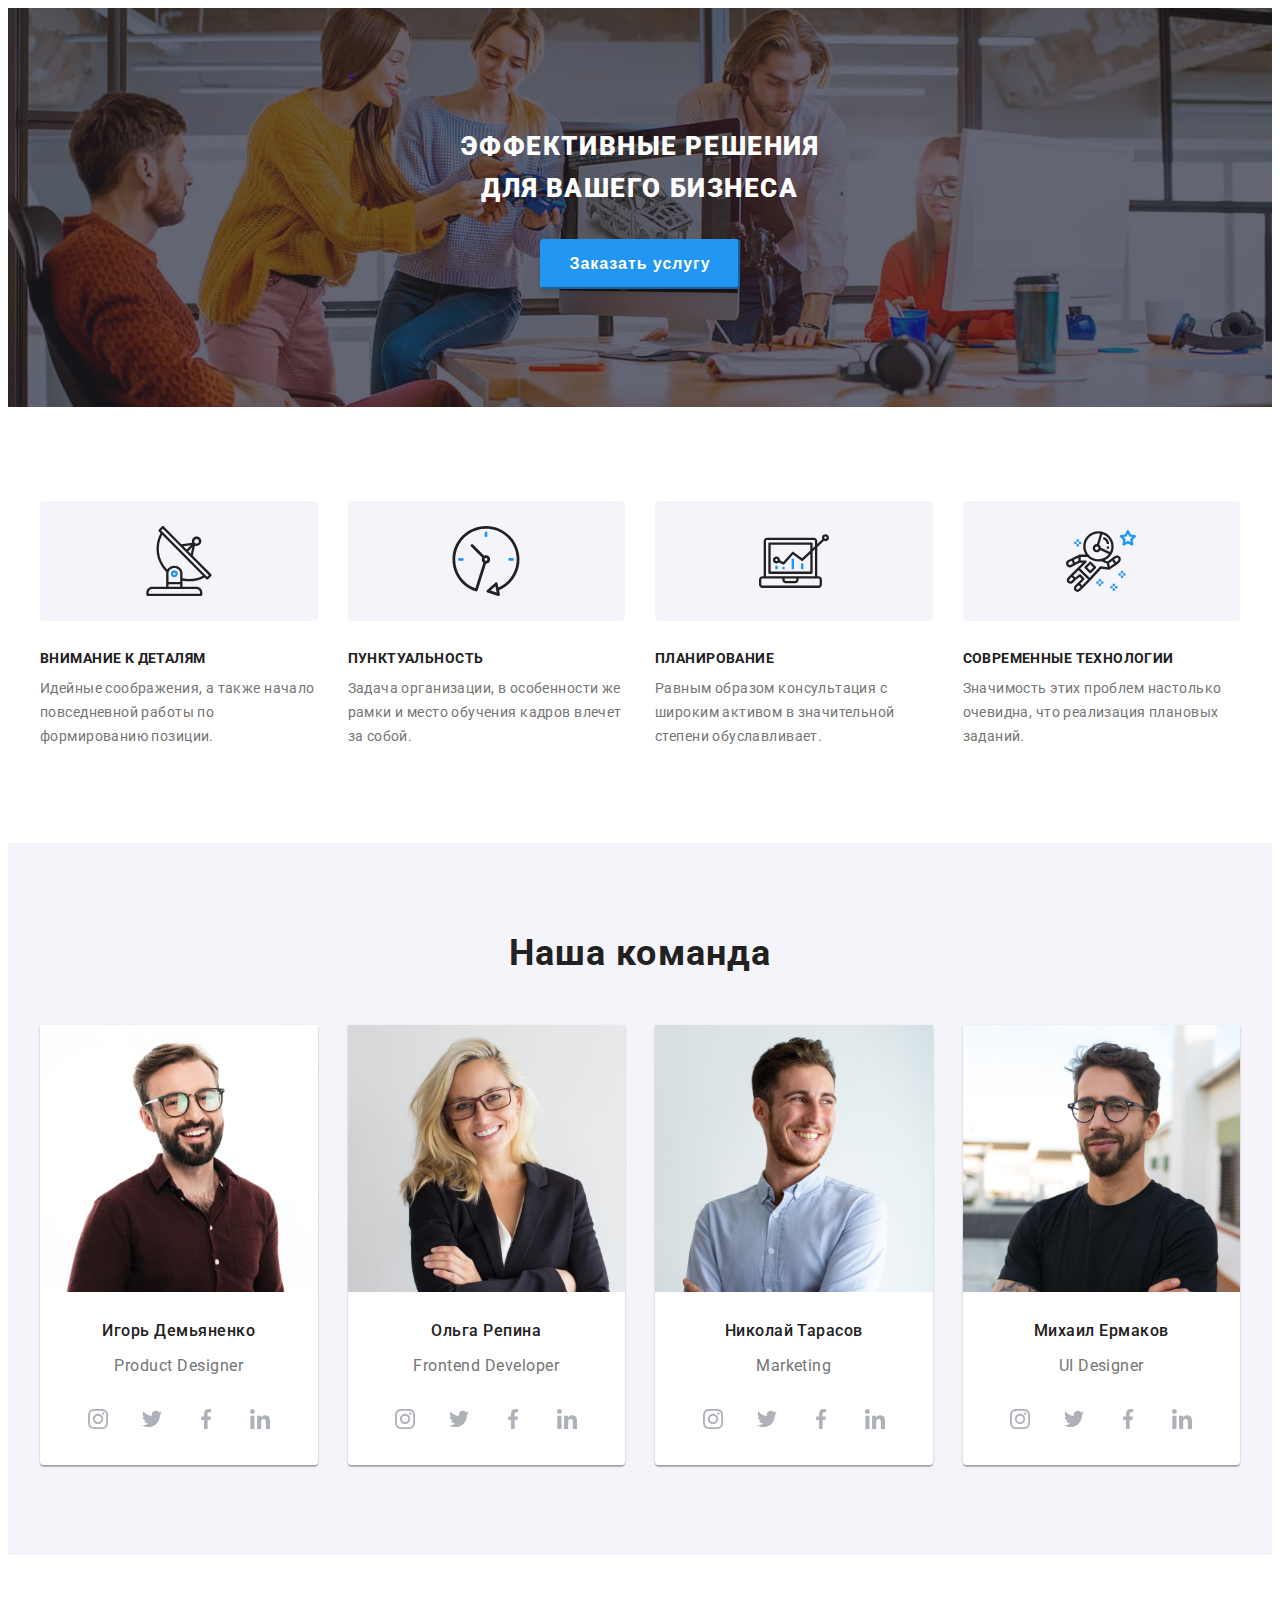
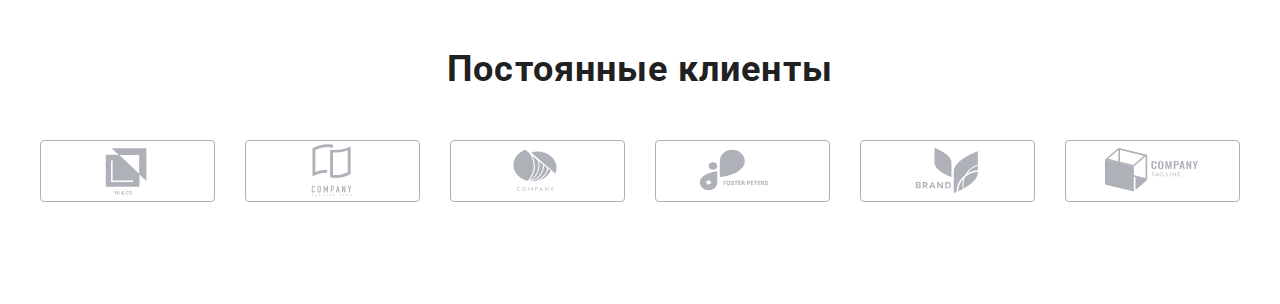
==== commit 2edc229f: "update" ====
--- a/index.html
+++ b/index.html
@@ -62,12 +62,12 @@
       </div>
     </header> -->
     <main>
-      <!-- <section class="bg-main">
+      <section class="bg-main">
         <div class="container">
           <h1 class="hero-tittle">Эффективные решения для вашего бизнеса</h1>
           <button type="button" class="button" data-modal-open>Заказать услугу</button>
         </div>
-      </section> -->
+      </section>
 
       <section class="benefits-example">
         <div class="container">
@@ -101,8 +101,7 @@
             </li>
           </ul>
         </div>
-      </section> -->
-
+      </section>
       <!-- <section class="examples">
         <div class="container">
           <h2 class="examples__title">Чем мы занимаемся</h2>
@@ -139,7 +138,7 @@
             </li>
           </ul>
         </div>
-      </section>
+      </section> -->
 
       <section class="team">
         <div class="container">
--- a/css/main.min.css
+++ b/css/main.min.css
@@ -1 +1 @@
-p,h1,h2,h3,h4{margin:0}ul,ol{margin:0;padding-left:0}button{cursor:pointer}img{display:block;width:100%;height:auto;max-width:100%}body{font-family:"Roboto",sans-serif;font-style:normal;color:var(--main-text-color)}[href]{text-decoration:none}.list-none{list-style-type:none}.visually-hidden{position:absolute;white-space:nowrap;width:1px;height:1px;overflow:hidden;border:0;padding:0;clip:rect(0 0 0 0);clip-path:inset(50%);margin:-1px}:root{--main-text-color: #212121;--main-focus-text-blue: #2196f3;--main-white-color: #ffffff;--color-contact: #757575;--color-footer: #2f303a;--color-bg-btn: #f5f4fa;--icons-main: rgba(175, 177, 184, 1)}.bg-main{padding-top:200px;padding-bottom:200px;text-align:center;background-color:var(--color-footer);color:var(--main-white-color);background-image:linear-gradient(rgba(47, 48, 58, 0.4), rgba(47, 48, 58, 0.4)),url(../images/bg-main.jpg);background-repeat:no-repeat;background-position:center;background-size:cover;max-width:1600px;margin:0 auto}.bg-main .container{display:flex;flex-direction:column;align-items:center}.container{width:100%;margin:0 auto;padding-left:15px;padding-right:15px}@media screen and (min-width: 480px){.container{width:450px}}@media screen and (min-width: 768px){.container{width:768px}}@media screen and (min-width: 1200px){.container{width:1200px}}.logo,.logo__footer,.logo__header{display:block;font-family:"Raleway",sans-serif;font-style:normal;font-weight:700;font-size:26px;line-height:1.19;letter-spacing:.03em}.logo>span,.logo__footer>span,.logo__header>span{color:var(--main-focus-text-blue)}.logo__header{padding-top:24px;padding-bottom:25px;color:var(--main-text-color);margin-right:93px}.logo__footer{color:var(--main-white-color);margin-bottom:20px}.nav{display:flex}.header{border-bottom:1px solid #ececec}.header .container{display:flex}.navigation{display:flex;align-items:center}.navigation__link,.navigation__link.current{display:block;position:relative}.navigation__link.current::after{content:"";position:absolute;width:100%;height:4px;background-color:var(--main-focus-text-blue);border-radius:2px;left:0;bottom:-32px}.navigation__iteam:not(:last-child){margin-right:50px}.navigation__link{font-weight:500;font-size:14px;line-height:1.14;letter-spacing:.02em;text-decoration:var(--main-text-color);color:inherit;transition:color 250ms cubic-bezier(0.4, 0, 0.2, 1)}.navigation__link:hover,.navigation__link:focus,.navigation__link:active{color:var(--main-focus-text-blue)}.navigation__link.current{font-weight:500;font-size:14px;line-height:1.14;letter-spacing:.02em;color:var(--main-focus-text-blue)}.button,.subscribe-button{width:200px;height:50px;background-color:var(--main-focus-text-blue);color:var(--main-white-color);border-color:var(--main-focus-text-blue);font-weight:700;font-size:16px;line-height:1.87;letter-spacing:.06em;border-radius:4px;box-shadow:0px 4px 4px rgba(0,0,0,.15)}.subscribe-button{align-items:center;display:inline-flex;justify-content:center;margin-left:12px}.contacts--margin{margin-left:auto}.contacts__list--margin:not(:last-child){margin-right:50px}.contacts{display:flex;align-items:center}.contacts__link{display:flex;align-items:center;font-style:normal;font-weight:500;font-size:14px;line-height:1.14;letter-spacing:.02em;color:var(--color-contact);transition:color 250ms cubic-bezier(0.4, 0, 0.2, 1)}.contacts__link:hover,.contacts__link:focus,.contacts__link:active{color:var(--main-focus-text-blue)}.icons-envelope{margin-right:10px;fill:currentColor}.icons-tel{margin-right:10px;fill:currentColor}.adress__links{display:block;color:var(--main-white-color);font-family:"Roboto";font-style:normal;font-weight:400;font-size:14px;line-height:1.71;letter-spacing:.03em;transition:color 250ms cubic-bezier(0.4, 0, 0.2, 1)}.adress__links:hover,.adress__links:focus{color:var(--main-focus-text-blue)}.adress__link{display:block;font-style:normal;font-weight:500;font-size:14px;line-height:1.14;letter-spacing:.02em;color:var(--color-contact);transition:color 250ms cubic-bezier(0.4, 0, 0.2, 1)}.adress__link:hover,.adress__link:focus,.adress__link:active{color:var(--main-focus-text-blue)}.adress__iteam:not(:last-child){margin-bottom:9px}.hero-tittle{width:696px;font-weight:900;font-size:44px;line-height:1.36;letter-spacing:.06em;text-transform:uppercase;color:var(--main-white-color);text-align:center;margin-bottom:30px}.btn{font-weight:500;font-size:16px;line-height:1.6;letter-spacing:.03em;font-family:inherit;border-color:rgba(0,0,0,0);background:var(--color-bg-btn);color:var(--main-text-color);border-radius:4px;padding:6px 22px;width:auto;text-align:center;transition:background-color 250ms cubic-bezier(0.4, 0, 0.2, 1),color 250ms cubic-bezier(0.4, 0, 0.2, 1),box-shadow 250ms cubic-bezier(0.4, 0, 0.2, 1)}.btn:hover,.btn:active{color:var(--main-white-color);background-color:var(--main-focus-text-blue);border-radius:4px;font-family:inherit;box-shadow:0px 3px 1px rgba(0,0,0,.1),0px 1px 2px rgba(0,0,0,.08),0px 2px 2px rgba(0,0,0,.12)}.benefits{display:flex}.benefits p{font-size:14px;line-height:1.71;letter-spacing:.03em;color:var(--color-contact);width:270px;height:75px}.benefits h4{font-weight:700;font-size:14px;line-height:1.14;letter-spacing:.03em;text-transform:uppercase;width:270px}.benefits li:not(:last-child){margin-right:30px}.benefits-tittle{margin-bottom:10px}.benefits-example{padding-top:94px;padding-bottom:94px}.benefits-list::before{display:block;content:"";height:120px;background-color:var(--color-bg-btn);background-position:center;background-repeat:no-repeat;border-radius:4px;margin-bottom:30px}.icon-antenna::before{background-image:url("../images/antenna.svg")}.icon-clock::before{background-image:url("../images/clock.svg")}.icon-diagram::before{background-image:url("../images/diagram.svg")}.icon-astronaut::before{background-image:url("../images/astronaut.svg")}.examples{padding-bottom:94px}.examples__img{display:block;width:100%;height:auto}.examples__title{font-size:36px;line-height:1.16;letter-spacing:.03em;text-align:center;margin-bottom:50px}.examples__list{display:flex}.examples__iteams:not(:last-child){margin-right:30px}.examples__iteams{position:relative}.examples__text{font-weight:700;font-size:14px;line-height:1.14;letter-spacing:.03em;position:absolute;background-color:rgba(47,48,58,.8);bottom:0px;width:100%;height:70px;color:var(--main-white-color);text-transform:uppercase;display:flex;align-items:center;justify-content:center}.team{padding-top:60px;padding-bottom:60px;text-align:center}@media screen and (min-width: 1200px){.team{padding-top:90px;padding-bottom:90px}}.team__title{font-weight:700;font-size:28px;line-height:1.17;letter-spacing:.03em;margin-bottom:30px}@media screen and (min-width: 1200px){.team__title{font-weight:700;font-size:36px;line-height:1.16;letter-spacing:.03em;margin-bottom:50px}}.team__list{display:flex;flex-wrap:wrap;gap:30px}.team__items{width:100%;box-shadow:0px 1px 3px rgba(0,0,0,.12),0px 1px 1px rgba(0,0,0,.14),0px 2px 1px rgba(0,0,0,.2);border-radius:0px 0px 4px 4px}@media screen and (min-width: 768px){.team__items{width:calc((100% - 30px)/2)}}@media screen and (min-width: 1200px){.team__items{width:calc((100% - 90px)/4)}}.team__names{font-weight:500;font-size:16px;line-height:1.18;letter-spacing:.03em;margin-bottom:10px}.team__position{font-weight:400;font-size:16px;line-height:1.87;letter-spacing:.03em;color:var(--color-contact);margin-bottom:16px}.team__discraption{padding-top:30px;padding-bottom:24px;background-color:var(--main-white-color);border-radius:0px 0px 4px 4px}.socials{display:flex;justify-content:center}.socials__iteam{width:44px;height:44px;margin-right:10px}.socials__iteam:last-child{margin-right:0px}.socials__link{width:100%;height:100%;background-color:var(--main-white-color);border-radius:50%;display:flex;align-items:center;justify-content:center;transition:background-color 250ms cubic-bezier(0.4, 0, 0.2, 1)}.socials__link:hover,.socials__link:focus{background-color:var(--main-focus-text-blue)}.socials__link:hover .socials__icons{fill:var(--main-white-color)}.socials__icons{fill:var(--icons-main);transition:fill 250ms cubic-bezier(0.4, 0, 0.2, 1)}.regular-clients{padding:60px 0}@media screen and (min-width: 1200px){.regular-clients{padding:94px 0}}.regular-customers-tittle{font-weight:700;font-size:28px;line-height:1.18;letter-spacing:.03em;text-align:center;margin-bottom:30px}@media screen and (min-width: 1200px){.regular-customers-tittle{margin-bottom:50px;font-size:36px;line-height:1.16}}.regular-customers{display:flex;flex-wrap:wrap;gap:30px}.customers-list{width:calc((100% - 30px)/2)}@media screen and (min-width: 768px){.customers-list{width:calc((100% - 60px)/3)}}@media screen and (min-width: 1200px){.customers-list{width:calc((100% - 150px)/6)}}.customers-list-link{display:flex;justify-content:center;align-items:center;border:1px solid #afb1b8;border-radius:4px;transition:border-color 250ms cubic-bezier(0.4, 0, 0.2, 1)}.customers-list-link:hover,.customers-list-link:focus{border-color:var(--main-focus-text-blue)}.customers-list-link:hover .custumers-list-icon,.customers-list-link:focus .custumers-list-icon{fill:var(--main-focus-text-blue)}.custumers-list-icon{fill:var(--icons-main);transition:fill 250ms cubic-bezier(0.4, 0, 0.2, 1)}.footer{background-color:var(--color-footer);color:var(--main-white-color);padding-bottom:60px;padding-top:60px}.footer .container{display:flex;align-items:baseline}.backdrop{width:100%;height:100%;background-color:rgba(0,0,0,.2);position:fixed;top:0;transition:opacity 250ms,visibility 250ms}.backdrop.is-hidden .modal{transform:rotate(45deg)}.modal{width:528px;height:581px;background:#fff;box-shadow:0px 1px 3px rgba(0,0,0,.12),0px 1px 1px rgba(0,0,0,.14),0px 2px 1px rgba(0,0,0,.2);border-radius:4px;position:absolute;top:50%;left:50%;transform:translate(-50%, -50%) rotate(0);transition:transform 300ms linear;padding:40px}.modal__close-btn{width:30px;height:30px;background-color:rgba(0,0,0,0);border:none;position:absolute;top:8px;right:8px;border:1px solid rgba(0,0,0,.1);border-radius:50%;display:flex;align-items:center;justify-content:center}.modal__close-btn:hover,.modal__close-btn:focus,.modal__close-btn:active{fill:var(--main-focus-text-blue)}.modal__text{font-weight:700;font-size:20px;line-height:1.15;letter-spacing:.03em;color:var(--main-text-color);margin-bottom:12px;text-align:center}.modal__filling-wrap{margin-bottom:4px}.modal__label{font-weight:400;font-size:12px;line-height:1.16;letter-spacing:.01em;text-align:left;display:block;color:var(--color-contact)}.modal__filling{margin-bottom:10px}.modal__filling:focus .modal-filling-icon{fill:var(--main-focus-text-blue);border-color:var(--main-focus-text-blue)}.modal__wrap{position:relative}.modal__wrap-checkbox{margin-bottom:30px}.modal-filling-input{width:100%;height:40px;border:1px solid rgba(33,33,33,.2);border-radius:4px;padding-left:42px;outline:none;transition:cursor 250ms cubic-bezier(0.4, 0, 0.2, 1),border-color 250ms cubic-bezier(0.4, 0, 0.2, 1)}.modal-filling-input:hover{cursor:pointer}.modal-filling-input:focus,.modal-filling-input:active{cursor:text}.modal-filling-input:focus{border-color:var(--main-focus-text-blue)}.modal-filling-input:focus+.modal-filling-icon{fill:var(--main-focus-text-blue)}.modal-filling-comment{display:block;width:100%;height:120px;resize:none;border:1px solid rgba(33,33,33,.2);border-radius:4px;margin-bottom:20px;padding:12px 16px;font-size:14px;line-height:1.14;letter-spacing:.01em;outline:none;transition:cursor 250ms cubic-bezier(0.4, 0, 0.2, 1),border-color 250ms cubic-bezier(0.4, 0, 0.2, 1)}.modal-filling-comment:hover{cursor:pointer}.modal-filling-comment:focus{border-color:var(--main-focus-text-blue);cursor:text}.terms-tittle{font-size:14px;line-height:1.7;letter-spacing:.03em;color:var(--color-contact);display:flex;align-items:center;justify-content:center}.terms-tittle::before{content:"";width:16px;height:15px;border:2px solid #212121;margin-right:8px;border-radius:2px}.modal-filling-checkbox:checked+.terms-tittle::before{background-color:var(--main-focus-text-blue);background-image:url(../images/confirm.svg);border:none;background-repeat:no-repeat;background-position:center}.modal-filling-link-terms{color:var(--main-focus-text-blue);text-decoration:underline;margin-left:4px}.modal-filling-icon{position:absolute;left:12px;top:50%;transform:translateY(-50%);transition:fill 250ms cubic-bezier(0.4, 0, 0.2, 1),border-color 250ms cubic-bezier(0.4, 0, 0.2, 1)}.modal-filling-flex-submit{display:flex;align-items:center;justify-content:center}.is-hidden{visibility:hidden;opacity:0;pointer-events:none}.samples{display:flex;flex-wrap:wrap;justify-content:center}.samples__iteam:not(:nth-child(3n+3)){margin-right:30px}.samples__iteam:not(:nth-last-child(-n+3)){margin-bottom:30px}.samples__link{display:inline-block;transition:box-shadow 250ms cubic-bezier(0.4, 0, 0.2, 1)}.samples__link:hover,.samples__link:focus{box-shadow:0px 1px 1px rgba(0,0,0,.12),0px 4px 4px rgba(0,0,0,.06),1px 4px 6px rgba(0,0,0,.16)}.samples__link:hover .samples__cover{transform:translateY(0)}.samples__wrap{position:relative;overflow:hidden}.samples__cover{width:100%;height:100%;position:absolute;top:0;font-weight:400;font-size:18px;line-height:1.55;letter-spacing:.03em;color:var(--main-white-color);padding:63px 24px;background-color:rgba(33,150,243,.9);transform:translateY(101%);transition:transform 250ms cubic-bezier(0.4, 0, 0.2, 1)}.samples__title{font-weight:700;font-size:18px;line-height:2;letter-spacing:.06em;margin-bottom:4px;color:var(--main-text-color)}.samples__text{font-size:16px;line-height:1.87;letter-spacing:.03em;color:var(--color-contact)}.samples__discraption{padding:20px 24px;border-bottom:1px solid #eee;border-left:1px solid #eee;border-right:1px solid #eee}.portfolio{padding-top:94px;padding-bottom:94px}.menu-btn{display:flex;justify-content:center;margin-bottom:50px;margin-right:auto;margin-left:auto}.menu-btn__iteam:not(:last-child){margin-right:8px}.subscribe-block{margin-left:auto}.subscribe-block__tittle{margin-bottom:20px;font-size:14px;line-height:1.14;letter-spacing:.03em;text-transform:uppercase}.subscribe-button__icon{margin-left:10px}.subscribe-input{border:1px solid rgba(255,255,255,.3);filter:drop-shadow(0px 4px 4px rgba(0, 0, 0, 0.15));border-radius:4px;background-color:var(--color-footer);width:358px;height:50px;font-weight:400;font-size:16px;line-height:1.25;letter-spacing:.03em;display:inline-flex;align-items:center;color:rgba(255,255,255,.6);padding-left:16px;transition:cursor 250ms cubic-bezier(0.4, 0, 0.2, 1)}.subscribe-input:hover{cursor:pointer}.subscribe-input:focus,.subscribe-input:active{cursor:text}.footer-contacts--margin{margin-left:70px}.footer-contacts__text--margin{margin-bottom:20px}.footer-contacts__item--margin:not(:last-child){margin-right:10px}.footer-contacts__text{font-family:"Roboto";font-style:normal;font-size:14px;line-height:1.14;letter-spacing:.03em;text-transform:uppercase;color:#fff}.footer-contacts__list{display:flex}.footer-contacts__item{border-radius:50%;display:flex;align-items:center;justify-content:center;width:44px;height:44px}.footer-contacts__icon{fill:var(--main-white-color)}.footer-contacts__soclink{width:100%;height:100%;background-color:rgba(255,255,255,.1);border-radius:50%;display:flex;align-items:center;justify-content:center;transition:background-color 250ms cubic-bezier(0.4, 0, 0.2, 1)}.footer-contacts__soclink:hover,.footer-contacts__soclink:focus{background-color:var(--main-focus-text-blue)}.footer-contacts__soclink:hover .footer-contacts__icon{fill:var(--main-white-color)}/*# sourceMappingURL=main.min.css.map */+p,h1,h2,h3,h4{margin:0}ul,ol{margin:0;padding-left:0}button{cursor:pointer}img{display:block;width:100%;height:auto;max-width:100%}body{font-family:"Roboto",sans-serif;font-style:normal;color:var(--main-text-color)}[href]{text-decoration:none}.list-none{list-style-type:none}.visually-hidden{position:absolute;white-space:nowrap;width:1px;height:1px;overflow:hidden;border:0;padding:0;clip:rect(0 0 0 0);clip-path:inset(50%);margin:-1px}:root{--main-text-color: #212121;--main-focus-text-blue: #2196f3;--main-white-color: #ffffff;--color-contact: #757575;--color-footer: #2f303a;--color-bg-btn: #f5f4fa;--icons-main: rgba(175, 177, 184, 1)}.bg-main{padding-top:118px;padding-bottom:118px;text-align:center;background-color:var(--color-footer);color:var(--main-white-color);background-image:linear-gradient(rgba(47, 48, 58, 0.4), rgba(47, 48, 58, 0.4)),url(../images/bg-main.jpg);background-repeat:no-repeat;background-position:center;background-size:cover;margin:0 auto}.bg-main .container{display:flex;flex-direction:column;align-items:center}.container{width:100%;margin:0 auto;padding-left:15px;padding-right:15px}@media screen and (min-width: 480px){.container{width:450px}}@media screen and (min-width: 768px){.container{width:768px}}@media screen and (min-width: 1200px){.container{width:1200px}}.logo,.logo__footer,.logo__header{display:block;font-family:"Raleway",sans-serif;font-style:normal;font-weight:700;font-size:26px;line-height:1.19;letter-spacing:.03em}.logo>span,.logo__footer>span,.logo__header>span{color:var(--main-focus-text-blue)}.logo__header{padding-top:24px;padding-bottom:25px;color:var(--main-text-color);margin-right:93px}.logo__footer{color:var(--main-white-color);margin-bottom:20px}.nav{display:flex}.header{border-bottom:1px solid #ececec}.header .container{display:flex}.navigation{display:flex;align-items:center}.navigation__link,.navigation__link.current{display:block;position:relative}.navigation__link.current::after{content:"";position:absolute;width:100%;height:4px;background-color:var(--main-focus-text-blue);border-radius:2px;left:0;bottom:-32px}.navigation__iteam:not(:last-child){margin-right:50px}.navigation__link{font-weight:500;font-size:14px;line-height:1.14;letter-spacing:.02em;text-decoration:var(--main-text-color);color:inherit;transition:color 250ms cubic-bezier(0.4, 0, 0.2, 1)}.navigation__link:hover,.navigation__link:focus,.navigation__link:active{color:var(--main-focus-text-blue)}.navigation__link.current{font-weight:500;font-size:14px;line-height:1.14;letter-spacing:.02em;color:var(--main-focus-text-blue)}.button,.subscribe-button{width:200px;height:50px;background-color:var(--main-focus-text-blue);color:var(--main-white-color);border-color:var(--main-focus-text-blue);font-weight:700;font-size:16px;line-height:1.87;letter-spacing:.06em;border-radius:4px;box-shadow:0px 4px 4px rgba(0,0,0,.15)}.subscribe-button{align-items:center;display:inline-flex;justify-content:center;margin-left:12px}.contacts--margin{margin-left:auto}.contacts__list--margin:not(:last-child){margin-right:50px}.contacts{display:flex;align-items:center}.contacts__link{display:flex;align-items:center;font-style:normal;font-weight:500;font-size:14px;line-height:1.14;letter-spacing:.02em;color:var(--color-contact);transition:color 250ms cubic-bezier(0.4, 0, 0.2, 1)}.contacts__link:hover,.contacts__link:focus,.contacts__link:active{color:var(--main-focus-text-blue)}.icons-envelope{margin-right:10px;fill:currentColor}.icons-tel{margin-right:10px;fill:currentColor}.adress__links{display:block;color:var(--main-white-color);font-family:"Roboto";font-style:normal;font-weight:400;font-size:14px;line-height:1.71;letter-spacing:.03em;transition:color 250ms cubic-bezier(0.4, 0, 0.2, 1)}.adress__links:hover,.adress__links:focus{color:var(--main-focus-text-blue)}.adress__link{display:block;font-style:normal;font-weight:500;font-size:14px;line-height:1.14;letter-spacing:.02em;color:var(--color-contact);transition:color 250ms cubic-bezier(0.4, 0, 0.2, 1)}.adress__link:hover,.adress__link:focus,.adress__link:active{color:var(--main-focus-text-blue)}.adress__iteam:not(:last-child){margin-bottom:9px}.hero-tittle{width:360px;font-weight:900;font-size:26px;line-height:1.6;letter-spacing:.06em;text-transform:uppercase;color:var(--main-white-color);text-align:center;margin-bottom:30px}.btn{font-weight:500;font-size:16px;line-height:1.6;letter-spacing:.03em;font-family:inherit;border-color:rgba(0,0,0,0);background:var(--color-bg-btn);color:var(--main-text-color);border-radius:4px;padding:6px 22px;width:auto;text-align:center;transition:background-color 250ms cubic-bezier(0.4, 0, 0.2, 1),color 250ms cubic-bezier(0.4, 0, 0.2, 1),box-shadow 250ms cubic-bezier(0.4, 0, 0.2, 1)}.btn:hover,.btn:active{color:var(--main-white-color);background-color:var(--main-focus-text-blue);border-radius:4px;font-family:inherit;box-shadow:0px 3px 1px rgba(0,0,0,.1),0px 1px 2px rgba(0,0,0,.08),0px 2px 2px rgba(0,0,0,.12)}.benefits-example{padding:60px 0}@media screen and (min-width: 1200px){.benefits-example{padding:94px 0}}.benefits{display:flex;flex-wrap:wrap;gap:30px}.benefits h4{font-weight:700;font-size:14px;line-height:1.14;letter-spacing:.03em;text-transform:uppercase;text-align:center;margin-bottom:10px}@media screen and (min-width: 768px){.benefits h4{text-align:left}}.benefits p{font-weight:400;font-size:14px;line-height:1.71;letter-spacing:.03em;color:var(--color-contact)}@media screen and (min-width: 768px){.benefits-list{width:calc((100% - 30px)/2)}}@media screen and (min-width: 1200px){.benefits-list{width:calc((100% - 90px)/4)}}.benefits-list::before{display:block;content:"";height:120px;background-color:var(--color-bg-btn);background-position:center;background-repeat:no-repeat;border-radius:4px;margin-bottom:30px}.icon-antenna::before{background-image:url("../images/antenna.svg")}.icon-clock::before{background-image:url("../images/clock.svg")}.icon-diagram::before{background-image:url("../images/diagram.svg")}.icon-astronaut::before{background-image:url("../images/astronaut.svg")}.examples{padding-bottom:94px}.examples__img{display:block;width:100%;height:auto}.examples__title{font-size:36px;line-height:1.16;letter-spacing:.03em;text-align:center;margin-bottom:50px}.examples__list{display:flex}.examples__iteams:not(:last-child){margin-right:30px}.examples__iteams{position:relative}.examples__text{font-weight:700;font-size:14px;line-height:1.14;letter-spacing:.03em;position:absolute;background-color:rgba(47,48,58,.8);bottom:0px;width:100%;height:70px;color:var(--main-white-color);text-transform:uppercase;display:flex;align-items:center;justify-content:center}.team{background-color:var(--color-bg-btn);padding-top:60px;padding-bottom:60px;text-align:center}@media screen and (min-width: 1200px){.team{padding-top:90px;padding-bottom:90px}}.team__title{font-weight:700;font-size:28px;line-height:1.17;letter-spacing:.03em;margin-bottom:30px}@media screen and (min-width: 1200px){.team__title{font-weight:700;font-size:36px;line-height:1.16;letter-spacing:.03em;margin-bottom:50px}}.team__list{display:flex;flex-wrap:wrap;gap:30px}.team__items{width:100%;box-shadow:0px 1px 3px rgba(0,0,0,.12),0px 1px 1px rgba(0,0,0,.14),0px 2px 1px rgba(0,0,0,.2);border-radius:0px 0px 4px 4px}@media screen and (min-width: 768px){.team__items{width:calc((100% - 30px)/2)}}@media screen and (min-width: 1200px){.team__items{width:calc((100% - 90px)/4)}}.team__names{font-weight:500;font-size:16px;line-height:1.18;letter-spacing:.03em;margin-bottom:10px}.team__position{font-weight:400;font-size:16px;line-height:1.87;letter-spacing:.03em;color:var(--color-contact);margin-bottom:16px}.team__discraption{padding-top:30px;padding-bottom:24px;background-color:var(--main-white-color);border-radius:0px 0px 4px 4px}.socials{display:flex;justify-content:center}.socials__iteam{width:44px;height:44px;margin-right:10px}.socials__iteam:last-child{margin-right:0px}.socials__link{width:100%;height:100%;background-color:var(--main-white-color);border-radius:50%;display:flex;align-items:center;justify-content:center;transition:background-color 250ms cubic-bezier(0.4, 0, 0.2, 1)}.socials__link:hover,.socials__link:focus{background-color:var(--main-focus-text-blue)}.socials__link:hover .socials__icons{fill:var(--main-white-color)}.socials__icons{fill:var(--icons-main);transition:fill 250ms cubic-bezier(0.4, 0, 0.2, 1)}.regular-clients{padding:60px 0}@media screen and (min-width: 1200px){.regular-clients{padding:94px 0}}.regular-customers-tittle{font-weight:700;font-size:28px;line-height:1.18;letter-spacing:.03em;text-align:center;margin-bottom:30px}@media screen and (min-width: 1200px){.regular-customers-tittle{margin-bottom:50px;font-size:36px;line-height:1.16}}.regular-customers{display:flex;flex-wrap:wrap;gap:30px}.customers-list{width:calc((100% - 30px)/2)}@media screen and (min-width: 768px){.customers-list{width:calc((100% - 60px)/3)}}@media screen and (min-width: 1200px){.customers-list{width:calc((100% - 150px)/6)}}.customers-list-link{display:flex;justify-content:center;align-items:center;border:1px solid #afb1b8;border-radius:4px;transition:border-color 250ms cubic-bezier(0.4, 0, 0.2, 1)}.customers-list-link:hover,.customers-list-link:focus{border-color:var(--main-focus-text-blue)}.customers-list-link:hover .custumers-list-icon,.customers-list-link:focus .custumers-list-icon{fill:var(--main-focus-text-blue)}.custumers-list-icon{fill:var(--icons-main);transition:fill 250ms cubic-bezier(0.4, 0, 0.2, 1)}.footer{background-color:var(--color-footer);color:var(--main-white-color);padding-bottom:60px;padding-top:60px}.footer .container{display:flex;align-items:baseline}.backdrop{width:100%;height:100%;background-color:rgba(0,0,0,.2);position:fixed;top:0;transition:opacity 250ms,visibility 250ms}.backdrop.is-hidden .modal{transform:rotate(45deg)}.modal{width:528px;height:581px;background:#fff;box-shadow:0px 1px 3px rgba(0,0,0,.12),0px 1px 1px rgba(0,0,0,.14),0px 2px 1px rgba(0,0,0,.2);border-radius:4px;position:absolute;top:50%;left:50%;transform:translate(-50%, -50%) rotate(0);transition:transform 300ms linear;padding:40px}.modal__close-btn{width:30px;height:30px;background-color:rgba(0,0,0,0);border:none;position:absolute;top:8px;right:8px;border:1px solid rgba(0,0,0,.1);border-radius:50%;display:flex;align-items:center;justify-content:center}.modal__close-btn:hover,.modal__close-btn:focus,.modal__close-btn:active{fill:var(--main-focus-text-blue)}.modal__text{font-weight:700;font-size:20px;line-height:1.15;letter-spacing:.03em;color:var(--main-text-color);margin-bottom:12px;text-align:center}.modal__filling-wrap{margin-bottom:4px}.modal__label{font-weight:400;font-size:12px;line-height:1.16;letter-spacing:.01em;text-align:left;display:block;color:var(--color-contact)}.modal__filling{margin-bottom:10px}.modal__filling:focus .modal-filling-icon{fill:var(--main-focus-text-blue);border-color:var(--main-focus-text-blue)}.modal__wrap{position:relative}.modal__wrap-checkbox{margin-bottom:30px}.modal-filling-input{width:100%;height:40px;border:1px solid rgba(33,33,33,.2);border-radius:4px;padding-left:42px;outline:none;transition:cursor 250ms cubic-bezier(0.4, 0, 0.2, 1),border-color 250ms cubic-bezier(0.4, 0, 0.2, 1)}.modal-filling-input:hover{cursor:pointer}.modal-filling-input:focus,.modal-filling-input:active{cursor:text}.modal-filling-input:focus{border-color:var(--main-focus-text-blue)}.modal-filling-input:focus+.modal-filling-icon{fill:var(--main-focus-text-blue)}.modal-filling-comment{display:block;width:100%;height:120px;resize:none;border:1px solid rgba(33,33,33,.2);border-radius:4px;margin-bottom:20px;padding:12px 16px;font-size:14px;line-height:1.14;letter-spacing:.01em;outline:none;transition:cursor 250ms cubic-bezier(0.4, 0, 0.2, 1),border-color 250ms cubic-bezier(0.4, 0, 0.2, 1)}.modal-filling-comment:hover{cursor:pointer}.modal-filling-comment:focus{border-color:var(--main-focus-text-blue);cursor:text}.terms-tittle{font-size:14px;line-height:1.7;letter-spacing:.03em;color:var(--color-contact);display:flex;align-items:center;justify-content:center}.terms-tittle::before{content:"";width:16px;height:15px;border:2px solid #212121;margin-right:8px;border-radius:2px}.modal-filling-checkbox:checked+.terms-tittle::before{background-color:var(--main-focus-text-blue);background-image:url(../images/confirm.svg);border:none;background-repeat:no-repeat;background-position:center}.modal-filling-link-terms{color:var(--main-focus-text-blue);text-decoration:underline;margin-left:4px}.modal-filling-icon{position:absolute;left:12px;top:50%;transform:translateY(-50%);transition:fill 250ms cubic-bezier(0.4, 0, 0.2, 1),border-color 250ms cubic-bezier(0.4, 0, 0.2, 1)}.modal-filling-flex-submit{display:flex;align-items:center;justify-content:center}.is-hidden{visibility:hidden;opacity:0;pointer-events:none}.samples{display:flex;flex-wrap:wrap;justify-content:center}.samples__iteam:not(:nth-child(3n+3)){margin-right:30px}.samples__iteam:not(:nth-last-child(-n+3)){margin-bottom:30px}.samples__link{display:inline-block;transition:box-shadow 250ms cubic-bezier(0.4, 0, 0.2, 1)}.samples__link:hover,.samples__link:focus{box-shadow:0px 1px 1px rgba(0,0,0,.12),0px 4px 4px rgba(0,0,0,.06),1px 4px 6px rgba(0,0,0,.16)}.samples__link:hover .samples__cover{transform:translateY(0)}.samples__wrap{position:relative;overflow:hidden}.samples__cover{width:100%;height:100%;position:absolute;top:0;font-weight:400;font-size:18px;line-height:1.55;letter-spacing:.03em;color:var(--main-white-color);padding:63px 24px;background-color:rgba(33,150,243,.9);transform:translateY(101%);transition:transform 250ms cubic-bezier(0.4, 0, 0.2, 1)}.samples__title{font-weight:700;font-size:18px;line-height:2;letter-spacing:.06em;margin-bottom:4px;color:var(--main-text-color)}.samples__text{font-size:16px;line-height:1.87;letter-spacing:.03em;color:var(--color-contact)}.samples__discraption{padding:20px 24px;border-bottom:1px solid #eee;border-left:1px solid #eee;border-right:1px solid #eee}.portfolio{padding-top:94px;padding-bottom:94px}.menu-btn{display:flex;justify-content:center;margin-bottom:50px;margin-right:auto;margin-left:auto}.menu-btn__iteam:not(:last-child){margin-right:8px}.subscribe-block{margin-left:auto}.subscribe-block__tittle{margin-bottom:20px;font-size:14px;line-height:1.14;letter-spacing:.03em;text-transform:uppercase}.subscribe-button__icon{margin-left:10px}.subscribe-input{border:1px solid rgba(255,255,255,.3);filter:drop-shadow(0px 4px 4px rgba(0, 0, 0, 0.15));border-radius:4px;background-color:var(--color-footer);width:358px;height:50px;font-weight:400;font-size:16px;line-height:1.25;letter-spacing:.03em;display:inline-flex;align-items:center;color:rgba(255,255,255,.6);padding-left:16px;transition:cursor 250ms cubic-bezier(0.4, 0, 0.2, 1)}.subscribe-input:hover{cursor:pointer}.subscribe-input:focus,.subscribe-input:active{cursor:text}.footer-contacts--margin{margin-left:70px}.footer-contacts__text--margin{margin-bottom:20px}.footer-contacts__item--margin:not(:last-child){margin-right:10px}.footer-contacts__text{font-family:"Roboto";font-style:normal;font-size:14px;line-height:1.14;letter-spacing:.03em;text-transform:uppercase;color:#fff}.footer-contacts__list{display:flex}.footer-contacts__item{border-radius:50%;display:flex;align-items:center;justify-content:center;width:44px;height:44px}.footer-contacts__icon{fill:var(--main-white-color)}.footer-contacts__soclink{width:100%;height:100%;background-color:rgba(255,255,255,.1);border-radius:50%;display:flex;align-items:center;justify-content:center;transition:background-color 250ms cubic-bezier(0.4, 0, 0.2, 1)}.footer-contacts__soclink:hover,.footer-contacts__soclink:focus{background-color:var(--main-focus-text-blue)}.footer-contacts__soclink:hover .footer-contacts__icon{fill:var(--main-white-color)}/*# sourceMappingURL=main.min.css.map */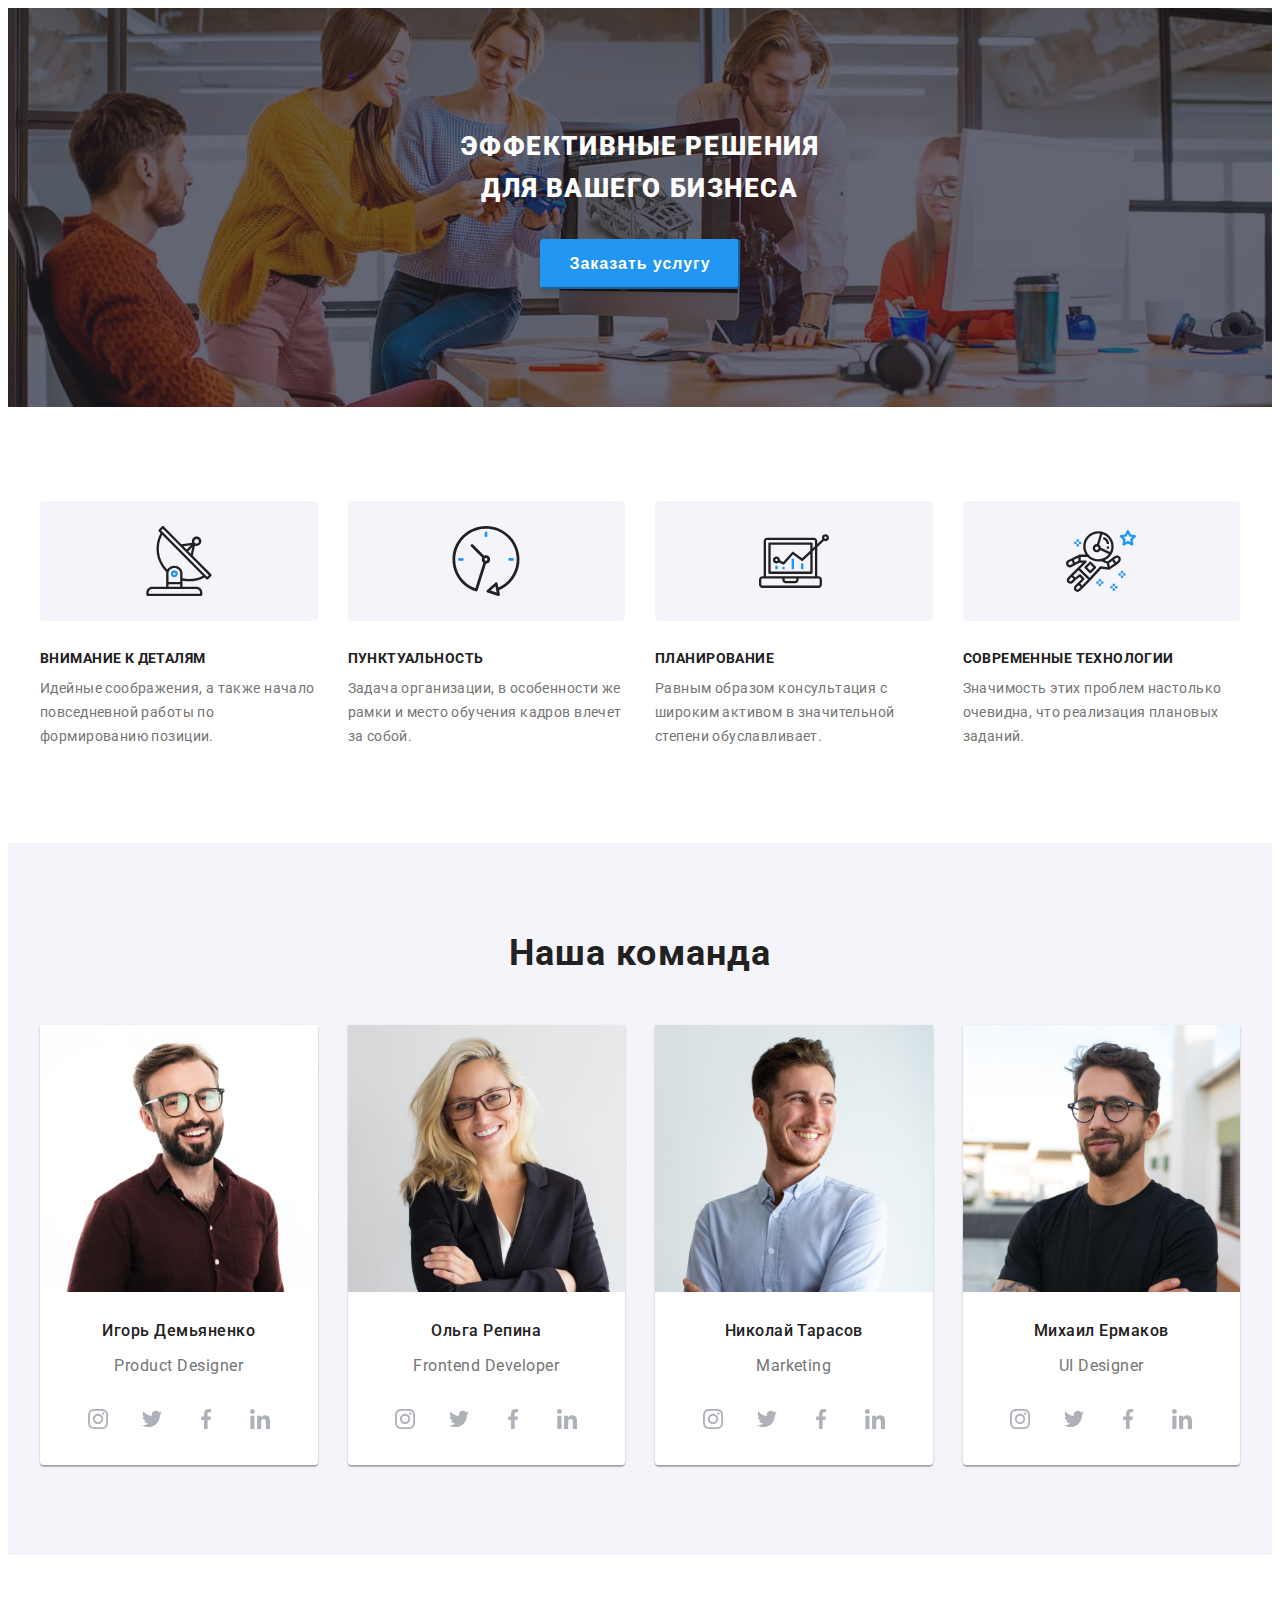
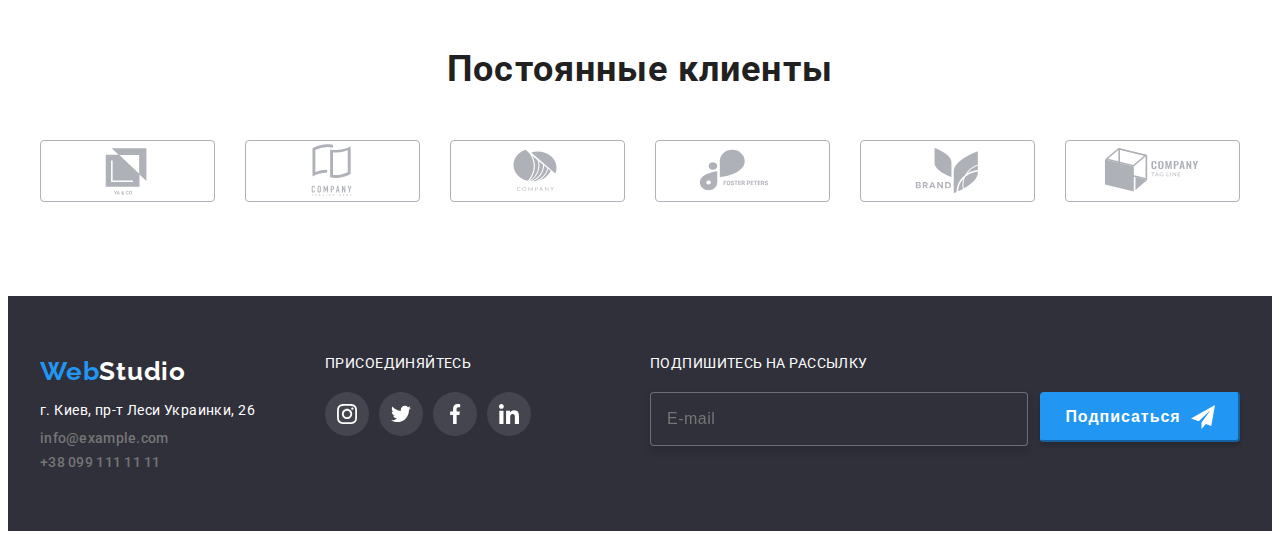
==== commit cb3a90e7: "upd" ====
--- a/index.html
+++ b/index.html
@@ -370,7 +370,7 @@
       </section>
     </main>
 
-    <!-- <footer class="footer">
+    <footer class="footer">
       <div class="container">
         <div class="footer-flex">
           <a class="logo logo__footer" href="./index.html"><span>Web</span>Studio</a>
@@ -429,24 +429,25 @@
         <div class="subscribe-block">
           <p class="subscribe-block__tittle">Подпишитесь на рассылку</p>
           <form>
-            <label for="subscribe-input"></label>
-            <input
-              type="email"
-              class="subscribe-input"
-              name="subscribe-input"
-              id="subscribe-input"
-              placeholder="E-mail"
-            />
-            <button type="button" class="subscribe-button">
-              <span>Подписаться</span>
-              <svg class="subscribe-button__icon" width="24" height="24">
-                <use href="./images/icons.svg#icon-send"></use>
-              </svg>
-            </button>
+            <label class="subscribe-block__label" for="subscribe-input">
+              <input
+                type="email"
+                class="subscribe-input"
+                name="subscribe-input"
+                id="subscribe-input"
+                placeholder="E-mail"
+              />
+              <button type="button" class="subscribe-button">
+                <span>Подписаться</span>
+                <svg class="subscribe-button__icon" width="24" height="24">
+                  <use href="./images/icons.svg#icon-send"></use>
+                </svg>
+              </button>
+            </label>
           </form>
         </div>
       </div>
-    </footer> -->
+    </footer>
 
     <div class="backdrop is-hidden" data-modal>
       <div class="modal">
--- a/css/main.min.css
+++ b/css/main.min.css
@@ -1 +1 @@
-p,h1,h2,h3,h4{margin:0}ul,ol{margin:0;padding-left:0}button{cursor:pointer}img{display:block;width:100%;height:auto;max-width:100%}body{font-family:"Roboto",sans-serif;font-style:normal;color:var(--main-text-color)}[href]{text-decoration:none}.list-none{list-style-type:none}.visually-hidden{position:absolute;white-space:nowrap;width:1px;height:1px;overflow:hidden;border:0;padding:0;clip:rect(0 0 0 0);clip-path:inset(50%);margin:-1px}:root{--main-text-color: #212121;--main-focus-text-blue: #2196f3;--main-white-color: #ffffff;--color-contact: #757575;--color-footer: #2f303a;--color-bg-btn: #f5f4fa;--icons-main: rgba(175, 177, 184, 1)}.bg-main{padding-top:118px;padding-bottom:118px;text-align:center;background-color:var(--color-footer);color:var(--main-white-color);background-image:linear-gradient(rgba(47, 48, 58, 0.4), rgba(47, 48, 58, 0.4)),url(../images/bg-main.jpg);background-repeat:no-repeat;background-position:center;background-size:cover;margin:0 auto}.bg-main .container{display:flex;flex-direction:column;align-items:center}.container{width:100%;margin:0 auto;padding-left:15px;padding-right:15px}@media screen and (min-width: 480px){.container{width:450px}}@media screen and (min-width: 768px){.container{width:768px}}@media screen and (min-width: 1200px){.container{width:1200px}}.logo,.logo__footer,.logo__header{display:block;font-family:"Raleway",sans-serif;font-style:normal;font-weight:700;font-size:26px;line-height:1.19;letter-spacing:.03em}.logo>span,.logo__footer>span,.logo__header>span{color:var(--main-focus-text-blue)}.logo__header{padding-top:24px;padding-bottom:25px;color:var(--main-text-color);margin-right:93px}.logo__footer{color:var(--main-white-color);margin-bottom:20px}.nav{display:flex}.header{border-bottom:1px solid #ececec}.header .container{display:flex}.navigation{display:flex;align-items:center}.navigation__link,.navigation__link.current{display:block;position:relative}.navigation__link.current::after{content:"";position:absolute;width:100%;height:4px;background-color:var(--main-focus-text-blue);border-radius:2px;left:0;bottom:-32px}.navigation__iteam:not(:last-child){margin-right:50px}.navigation__link{font-weight:500;font-size:14px;line-height:1.14;letter-spacing:.02em;text-decoration:var(--main-text-color);color:inherit;transition:color 250ms cubic-bezier(0.4, 0, 0.2, 1)}.navigation__link:hover,.navigation__link:focus,.navigation__link:active{color:var(--main-focus-text-blue)}.navigation__link.current{font-weight:500;font-size:14px;line-height:1.14;letter-spacing:.02em;color:var(--main-focus-text-blue)}.button,.subscribe-button{width:200px;height:50px;background-color:var(--main-focus-text-blue);color:var(--main-white-color);border-color:var(--main-focus-text-blue);font-weight:700;font-size:16px;line-height:1.87;letter-spacing:.06em;border-radius:4px;box-shadow:0px 4px 4px rgba(0,0,0,.15)}.subscribe-button{align-items:center;display:inline-flex;justify-content:center;margin-left:12px}.contacts--margin{margin-left:auto}.contacts__list--margin:not(:last-child){margin-right:50px}.contacts{display:flex;align-items:center}.contacts__link{display:flex;align-items:center;font-style:normal;font-weight:500;font-size:14px;line-height:1.14;letter-spacing:.02em;color:var(--color-contact);transition:color 250ms cubic-bezier(0.4, 0, 0.2, 1)}.contacts__link:hover,.contacts__link:focus,.contacts__link:active{color:var(--main-focus-text-blue)}.icons-envelope{margin-right:10px;fill:currentColor}.icons-tel{margin-right:10px;fill:currentColor}.adress__links{display:block;color:var(--main-white-color);font-family:"Roboto";font-style:normal;font-weight:400;font-size:14px;line-height:1.71;letter-spacing:.03em;transition:color 250ms cubic-bezier(0.4, 0, 0.2, 1)}.adress__links:hover,.adress__links:focus{color:var(--main-focus-text-blue)}.adress__link{display:block;font-style:normal;font-weight:500;font-size:14px;line-height:1.14;letter-spacing:.02em;color:var(--color-contact);transition:color 250ms cubic-bezier(0.4, 0, 0.2, 1)}.adress__link:hover,.adress__link:focus,.adress__link:active{color:var(--main-focus-text-blue)}.adress__iteam:not(:last-child){margin-bottom:9px}.hero-tittle{width:360px;font-weight:900;font-size:26px;line-height:1.6;letter-spacing:.06em;text-transform:uppercase;color:var(--main-white-color);text-align:center;margin-bottom:30px}.btn{font-weight:500;font-size:16px;line-height:1.6;letter-spacing:.03em;font-family:inherit;border-color:rgba(0,0,0,0);background:var(--color-bg-btn);color:var(--main-text-color);border-radius:4px;padding:6px 22px;width:auto;text-align:center;transition:background-color 250ms cubic-bezier(0.4, 0, 0.2, 1),color 250ms cubic-bezier(0.4, 0, 0.2, 1),box-shadow 250ms cubic-bezier(0.4, 0, 0.2, 1)}.btn:hover,.btn:active{color:var(--main-white-color);background-color:var(--main-focus-text-blue);border-radius:4px;font-family:inherit;box-shadow:0px 3px 1px rgba(0,0,0,.1),0px 1px 2px rgba(0,0,0,.08),0px 2px 2px rgba(0,0,0,.12)}.benefits-example{padding:60px 0}@media screen and (min-width: 1200px){.benefits-example{padding:94px 0}}.benefits{display:flex;flex-wrap:wrap;gap:30px}.benefits h4{font-weight:700;font-size:14px;line-height:1.14;letter-spacing:.03em;text-transform:uppercase;text-align:center;margin-bottom:10px}@media screen and (min-width: 768px){.benefits h4{text-align:left}}.benefits p{font-weight:400;font-size:14px;line-height:1.71;letter-spacing:.03em;color:var(--color-contact)}@media screen and (min-width: 768px){.benefits-list{width:calc((100% - 30px)/2)}}@media screen and (min-width: 1200px){.benefits-list{width:calc((100% - 90px)/4)}}.benefits-list::before{display:block;content:"";height:120px;background-color:var(--color-bg-btn);background-position:center;background-repeat:no-repeat;border-radius:4px;margin-bottom:30px}.icon-antenna::before{background-image:url("../images/antenna.svg")}.icon-clock::before{background-image:url("../images/clock.svg")}.icon-diagram::before{background-image:url("../images/diagram.svg")}.icon-astronaut::before{background-image:url("../images/astronaut.svg")}.examples{padding-bottom:94px}.examples__img{display:block;width:100%;height:auto}.examples__title{font-size:36px;line-height:1.16;letter-spacing:.03em;text-align:center;margin-bottom:50px}.examples__list{display:flex}.examples__iteams:not(:last-child){margin-right:30px}.examples__iteams{position:relative}.examples__text{font-weight:700;font-size:14px;line-height:1.14;letter-spacing:.03em;position:absolute;background-color:rgba(47,48,58,.8);bottom:0px;width:100%;height:70px;color:var(--main-white-color);text-transform:uppercase;display:flex;align-items:center;justify-content:center}.team{background-color:var(--color-bg-btn);padding-top:60px;padding-bottom:60px;text-align:center}@media screen and (min-width: 1200px){.team{padding-top:90px;padding-bottom:90px}}.team__title{font-weight:700;font-size:28px;line-height:1.17;letter-spacing:.03em;margin-bottom:30px}@media screen and (min-width: 1200px){.team__title{font-weight:700;font-size:36px;line-height:1.16;letter-spacing:.03em;margin-bottom:50px}}.team__list{display:flex;flex-wrap:wrap;gap:30px}.team__items{width:100%;box-shadow:0px 1px 3px rgba(0,0,0,.12),0px 1px 1px rgba(0,0,0,.14),0px 2px 1px rgba(0,0,0,.2);border-radius:0px 0px 4px 4px}@media screen and (min-width: 768px){.team__items{width:calc((100% - 30px)/2)}}@media screen and (min-width: 1200px){.team__items{width:calc((100% - 90px)/4)}}.team__names{font-weight:500;font-size:16px;line-height:1.18;letter-spacing:.03em;margin-bottom:10px}.team__position{font-weight:400;font-size:16px;line-height:1.87;letter-spacing:.03em;color:var(--color-contact);margin-bottom:16px}.team__discraption{padding-top:30px;padding-bottom:24px;background-color:var(--main-white-color);border-radius:0px 0px 4px 4px}.socials{display:flex;justify-content:center}.socials__iteam{width:44px;height:44px;margin-right:10px}.socials__iteam:last-child{margin-right:0px}.socials__link{width:100%;height:100%;background-color:var(--main-white-color);border-radius:50%;display:flex;align-items:center;justify-content:center;transition:background-color 250ms cubic-bezier(0.4, 0, 0.2, 1)}.socials__link:hover,.socials__link:focus{background-color:var(--main-focus-text-blue)}.socials__link:hover .socials__icons{fill:var(--main-white-color)}.socials__icons{fill:var(--icons-main);transition:fill 250ms cubic-bezier(0.4, 0, 0.2, 1)}.regular-clients{padding:60px 0}@media screen and (min-width: 1200px){.regular-clients{padding:94px 0}}.regular-customers-tittle{font-weight:700;font-size:28px;line-height:1.18;letter-spacing:.03em;text-align:center;margin-bottom:30px}@media screen and (min-width: 1200px){.regular-customers-tittle{margin-bottom:50px;font-size:36px;line-height:1.16}}.regular-customers{display:flex;flex-wrap:wrap;gap:30px}.customers-list{width:calc((100% - 30px)/2)}@media screen and (min-width: 768px){.customers-list{width:calc((100% - 60px)/3)}}@media screen and (min-width: 1200px){.customers-list{width:calc((100% - 150px)/6)}}.customers-list-link{display:flex;justify-content:center;align-items:center;border:1px solid #afb1b8;border-radius:4px;transition:border-color 250ms cubic-bezier(0.4, 0, 0.2, 1)}.customers-list-link:hover,.customers-list-link:focus{border-color:var(--main-focus-text-blue)}.customers-list-link:hover .custumers-list-icon,.customers-list-link:focus .custumers-list-icon{fill:var(--main-focus-text-blue)}.custumers-list-icon{fill:var(--icons-main);transition:fill 250ms cubic-bezier(0.4, 0, 0.2, 1)}.footer{background-color:var(--color-footer);color:var(--main-white-color);padding-bottom:60px;padding-top:60px}.footer .container{display:flex;align-items:baseline}.backdrop{width:100%;height:100%;background-color:rgba(0,0,0,.2);position:fixed;top:0;transition:opacity 250ms,visibility 250ms}.backdrop.is-hidden .modal{transform:rotate(45deg)}.modal{width:528px;height:581px;background:#fff;box-shadow:0px 1px 3px rgba(0,0,0,.12),0px 1px 1px rgba(0,0,0,.14),0px 2px 1px rgba(0,0,0,.2);border-radius:4px;position:absolute;top:50%;left:50%;transform:translate(-50%, -50%) rotate(0);transition:transform 300ms linear;padding:40px}.modal__close-btn{width:30px;height:30px;background-color:rgba(0,0,0,0);border:none;position:absolute;top:8px;right:8px;border:1px solid rgba(0,0,0,.1);border-radius:50%;display:flex;align-items:center;justify-content:center}.modal__close-btn:hover,.modal__close-btn:focus,.modal__close-btn:active{fill:var(--main-focus-text-blue)}.modal__text{font-weight:700;font-size:20px;line-height:1.15;letter-spacing:.03em;color:var(--main-text-color);margin-bottom:12px;text-align:center}.modal__filling-wrap{margin-bottom:4px}.modal__label{font-weight:400;font-size:12px;line-height:1.16;letter-spacing:.01em;text-align:left;display:block;color:var(--color-contact)}.modal__filling{margin-bottom:10px}.modal__filling:focus .modal-filling-icon{fill:var(--main-focus-text-blue);border-color:var(--main-focus-text-blue)}.modal__wrap{position:relative}.modal__wrap-checkbox{margin-bottom:30px}.modal-filling-input{width:100%;height:40px;border:1px solid rgba(33,33,33,.2);border-radius:4px;padding-left:42px;outline:none;transition:cursor 250ms cubic-bezier(0.4, 0, 0.2, 1),border-color 250ms cubic-bezier(0.4, 0, 0.2, 1)}.modal-filling-input:hover{cursor:pointer}.modal-filling-input:focus,.modal-filling-input:active{cursor:text}.modal-filling-input:focus{border-color:var(--main-focus-text-blue)}.modal-filling-input:focus+.modal-filling-icon{fill:var(--main-focus-text-blue)}.modal-filling-comment{display:block;width:100%;height:120px;resize:none;border:1px solid rgba(33,33,33,.2);border-radius:4px;margin-bottom:20px;padding:12px 16px;font-size:14px;line-height:1.14;letter-spacing:.01em;outline:none;transition:cursor 250ms cubic-bezier(0.4, 0, 0.2, 1),border-color 250ms cubic-bezier(0.4, 0, 0.2, 1)}.modal-filling-comment:hover{cursor:pointer}.modal-filling-comment:focus{border-color:var(--main-focus-text-blue);cursor:text}.terms-tittle{font-size:14px;line-height:1.7;letter-spacing:.03em;color:var(--color-contact);display:flex;align-items:center;justify-content:center}.terms-tittle::before{content:"";width:16px;height:15px;border:2px solid #212121;margin-right:8px;border-radius:2px}.modal-filling-checkbox:checked+.terms-tittle::before{background-color:var(--main-focus-text-blue);background-image:url(../images/confirm.svg);border:none;background-repeat:no-repeat;background-position:center}.modal-filling-link-terms{color:var(--main-focus-text-blue);text-decoration:underline;margin-left:4px}.modal-filling-icon{position:absolute;left:12px;top:50%;transform:translateY(-50%);transition:fill 250ms cubic-bezier(0.4, 0, 0.2, 1),border-color 250ms cubic-bezier(0.4, 0, 0.2, 1)}.modal-filling-flex-submit{display:flex;align-items:center;justify-content:center}.is-hidden{visibility:hidden;opacity:0;pointer-events:none}.samples{display:flex;flex-wrap:wrap;justify-content:center}.samples__iteam:not(:nth-child(3n+3)){margin-right:30px}.samples__iteam:not(:nth-last-child(-n+3)){margin-bottom:30px}.samples__link{display:inline-block;transition:box-shadow 250ms cubic-bezier(0.4, 0, 0.2, 1)}.samples__link:hover,.samples__link:focus{box-shadow:0px 1px 1px rgba(0,0,0,.12),0px 4px 4px rgba(0,0,0,.06),1px 4px 6px rgba(0,0,0,.16)}.samples__link:hover .samples__cover{transform:translateY(0)}.samples__wrap{position:relative;overflow:hidden}.samples__cover{width:100%;height:100%;position:absolute;top:0;font-weight:400;font-size:18px;line-height:1.55;letter-spacing:.03em;color:var(--main-white-color);padding:63px 24px;background-color:rgba(33,150,243,.9);transform:translateY(101%);transition:transform 250ms cubic-bezier(0.4, 0, 0.2, 1)}.samples__title{font-weight:700;font-size:18px;line-height:2;letter-spacing:.06em;margin-bottom:4px;color:var(--main-text-color)}.samples__text{font-size:16px;line-height:1.87;letter-spacing:.03em;color:var(--color-contact)}.samples__discraption{padding:20px 24px;border-bottom:1px solid #eee;border-left:1px solid #eee;border-right:1px solid #eee}.portfolio{padding-top:94px;padding-bottom:94px}.menu-btn{display:flex;justify-content:center;margin-bottom:50px;margin-right:auto;margin-left:auto}.menu-btn__iteam:not(:last-child){margin-right:8px}.subscribe-block{margin-left:auto}.subscribe-block__tittle{margin-bottom:20px;font-size:14px;line-height:1.14;letter-spacing:.03em;text-transform:uppercase}.subscribe-button__icon{margin-left:10px}.subscribe-input{border:1px solid rgba(255,255,255,.3);filter:drop-shadow(0px 4px 4px rgba(0, 0, 0, 0.15));border-radius:4px;background-color:var(--color-footer);width:358px;height:50px;font-weight:400;font-size:16px;line-height:1.25;letter-spacing:.03em;display:inline-flex;align-items:center;color:rgba(255,255,255,.6);padding-left:16px;transition:cursor 250ms cubic-bezier(0.4, 0, 0.2, 1)}.subscribe-input:hover{cursor:pointer}.subscribe-input:focus,.subscribe-input:active{cursor:text}.footer-contacts--margin{margin-left:70px}.footer-contacts__text--margin{margin-bottom:20px}.footer-contacts__item--margin:not(:last-child){margin-right:10px}.footer-contacts__text{font-family:"Roboto";font-style:normal;font-size:14px;line-height:1.14;letter-spacing:.03em;text-transform:uppercase;color:#fff}.footer-contacts__list{display:flex}.footer-contacts__item{border-radius:50%;display:flex;align-items:center;justify-content:center;width:44px;height:44px}.footer-contacts__icon{fill:var(--main-white-color)}.footer-contacts__soclink{width:100%;height:100%;background-color:rgba(255,255,255,.1);border-radius:50%;display:flex;align-items:center;justify-content:center;transition:background-color 250ms cubic-bezier(0.4, 0, 0.2, 1)}.footer-contacts__soclink:hover,.footer-contacts__soclink:focus{background-color:var(--main-focus-text-blue)}.footer-contacts__soclink:hover .footer-contacts__icon{fill:var(--main-white-color)}/*# sourceMappingURL=main.min.css.map */+p,h1,h2,h3,h4{margin:0}ul,ol{margin:0;padding-left:0}button{cursor:pointer}img{display:block;width:100%;height:auto;max-width:100%}body{font-family:"Roboto",sans-serif;font-style:normal;color:var(--main-text-color)}[href]{text-decoration:none}.list-none{list-style-type:none}.visually-hidden{position:absolute;white-space:nowrap;width:1px;height:1px;overflow:hidden;border:0;padding:0;clip:rect(0 0 0 0);clip-path:inset(50%);margin:-1px}:root{--main-text-color: #212121;--main-focus-text-blue: #2196f3;--main-white-color: #ffffff;--color-contact: #757575;--color-footer: #2f303a;--color-bg-btn: #f5f4fa;--icons-main: rgba(175, 177, 184, 1)}.bg-main{padding-top:118px;padding-bottom:118px;text-align:center;background-color:var(--color-footer);color:var(--main-white-color);background-image:linear-gradient(rgba(47, 48, 58, 0.4), rgba(47, 48, 58, 0.4)),url(../images/bg-main.jpg);background-repeat:no-repeat;background-position:center;background-size:cover;margin:0 auto}.bg-main .container{display:flex;flex-direction:column;align-items:center}.container{width:100%;margin:0 auto;padding-left:15px;padding-right:15px}@media screen and (min-width: 480px){.container{width:450px}}@media screen and (min-width: 768px){.container{width:768px}}@media screen and (min-width: 1200px){.container{width:1200px}}.logo,.logo__footer,.logo__header{display:block;font-family:"Raleway",sans-serif;font-style:normal;font-weight:700;font-size:26px;line-height:1.19;letter-spacing:.03em}.logo>span,.logo__footer>span,.logo__header>span{color:var(--main-focus-text-blue)}.logo__header{padding-top:24px;padding-bottom:25px;color:var(--main-text-color);margin-right:93px}.logo__footer{color:var(--main-white-color);margin-bottom:20px}.nav{display:flex}.header{border-bottom:1px solid #ececec}.header .container{display:flex}.navigation{display:flex;align-items:center}.navigation__link,.navigation__link.current{display:block;position:relative}.navigation__link.current::after{content:"";position:absolute;width:100%;height:4px;background-color:var(--main-focus-text-blue);border-radius:2px;left:0;bottom:-32px}.navigation__iteam:not(:last-child){margin-right:50px}.navigation__link{font-weight:500;font-size:14px;line-height:1.14;letter-spacing:.02em;text-decoration:var(--main-text-color);color:inherit;transition:color 250ms cubic-bezier(0.4, 0, 0.2, 1)}.navigation__link:hover,.navigation__link:focus,.navigation__link:active{color:var(--main-focus-text-blue)}.navigation__link.current{font-weight:500;font-size:14px;line-height:1.14;letter-spacing:.02em;color:var(--main-focus-text-blue)}.button,.subscribe-button{width:200px;height:50px;background-color:var(--main-focus-text-blue);color:var(--main-white-color);border-color:var(--main-focus-text-blue);font-weight:700;font-size:16px;line-height:1.87;letter-spacing:.06em;border-radius:4px;box-shadow:0px 4px 4px rgba(0,0,0,.15)}.subscribe-button{align-items:center;display:inline-flex;justify-content:center;margin-left:12px}.contacts--margin{margin-left:auto}.contacts__list--margin:not(:last-child){margin-right:50px}.contacts{display:flex;align-items:center}.contacts__link{display:flex;align-items:center;font-style:normal;font-weight:500;font-size:14px;line-height:1.14;letter-spacing:.02em;color:var(--color-contact);transition:color 250ms cubic-bezier(0.4, 0, 0.2, 1)}.contacts__link:hover,.contacts__link:focus,.contacts__link:active{color:var(--main-focus-text-blue)}.icons-envelope{margin-right:10px;fill:currentColor}.icons-tel{margin-right:10px;fill:currentColor}.adress__links{display:block;color:var(--main-white-color);font-family:"Roboto";font-style:normal;font-weight:400;font-size:14px;line-height:1.71;letter-spacing:.03em;transition:color 250ms cubic-bezier(0.4, 0, 0.2, 1)}.adress__links:hover,.adress__links:focus{color:var(--main-focus-text-blue)}.adress__link{display:block;font-style:normal;font-weight:500;font-size:14px;line-height:1.14;letter-spacing:.02em;color:var(--color-contact);transition:color 250ms cubic-bezier(0.4, 0, 0.2, 1)}.adress__link:hover,.adress__link:focus,.adress__link:active{color:var(--main-focus-text-blue)}.adress{margin:-8px}.adress__iteam{margin:8px}.hero-tittle{width:360px;font-weight:900;font-size:26px;line-height:1.6;letter-spacing:.06em;text-transform:uppercase;color:var(--main-white-color);text-align:center;margin-bottom:30px}.btn{font-weight:500;font-size:16px;line-height:1.6;letter-spacing:.03em;font-family:inherit;border-color:rgba(0,0,0,0);background:var(--color-bg-btn);color:var(--main-text-color);border-radius:4px;padding:6px 22px;width:auto;text-align:center;transition:background-color 250ms cubic-bezier(0.4, 0, 0.2, 1),color 250ms cubic-bezier(0.4, 0, 0.2, 1),box-shadow 250ms cubic-bezier(0.4, 0, 0.2, 1)}.btn:hover,.btn:active{color:var(--main-white-color);background-color:var(--main-focus-text-blue);border-radius:4px;font-family:inherit;box-shadow:0px 3px 1px rgba(0,0,0,.1),0px 1px 2px rgba(0,0,0,.08),0px 2px 2px rgba(0,0,0,.12)}.benefits-example{padding:60px 0}@media screen and (min-width: 1200px){.benefits-example{padding:94px 0}}.benefits{display:flex;flex-wrap:wrap;gap:30px}.benefits h4{font-weight:700;font-size:14px;line-height:1.14;letter-spacing:.03em;text-transform:uppercase;text-align:center;margin-bottom:10px}@media screen and (min-width: 768px){.benefits h4{text-align:left}}.benefits p{font-weight:400;font-size:14px;line-height:1.71;letter-spacing:.03em;color:var(--color-contact)}@media screen and (min-width: 768px){.benefits-list{width:calc((100% - 30px)/2)}}@media screen and (min-width: 1200px){.benefits-list{width:calc((100% - 90px)/4)}}.benefits-list::before{display:block;content:"";height:120px;background-color:var(--color-bg-btn);background-position:center;background-repeat:no-repeat;border-radius:4px;margin-bottom:30px}.icon-antenna::before{background-image:url("../images/antenna.svg")}.icon-clock::before{background-image:url("../images/clock.svg")}.icon-diagram::before{background-image:url("../images/diagram.svg")}.icon-astronaut::before{background-image:url("../images/astronaut.svg")}.examples{padding-bottom:94px}.examples__img{display:block;width:100%;height:auto}.examples__title{font-size:36px;line-height:1.16;letter-spacing:.03em;text-align:center;margin-bottom:50px}.examples__list{display:flex}.examples__iteams:not(:last-child){margin-right:30px}.examples__iteams{position:relative}.examples__text{font-weight:700;font-size:14px;line-height:1.14;letter-spacing:.03em;position:absolute;background-color:rgba(47,48,58,.8);bottom:0px;width:100%;height:70px;color:var(--main-white-color);text-transform:uppercase;display:flex;align-items:center;justify-content:center}.team{background-color:var(--color-bg-btn);padding-top:60px;padding-bottom:60px;text-align:center}@media screen and (min-width: 1200px){.team{padding-top:90px;padding-bottom:90px}}.team__title{font-weight:700;font-size:28px;line-height:1.17;letter-spacing:.03em;margin-bottom:30px}@media screen and (min-width: 1200px){.team__title{font-weight:700;font-size:36px;line-height:1.16;letter-spacing:.03em;margin-bottom:50px}}.team__list{display:flex;flex-wrap:wrap;gap:30px}.team__items{width:100%;box-shadow:0px 1px 3px rgba(0,0,0,.12),0px 1px 1px rgba(0,0,0,.14),0px 2px 1px rgba(0,0,0,.2);border-radius:0px 0px 4px 4px}@media screen and (min-width: 768px){.team__items{width:calc((100% - 30px)/2)}}@media screen and (min-width: 1200px){.team__items{width:calc((100% - 90px)/4)}}.team__names{font-weight:500;font-size:16px;line-height:1.18;letter-spacing:.03em;margin-bottom:10px}.team__position{font-weight:400;font-size:16px;line-height:1.87;letter-spacing:.03em;color:var(--color-contact);margin-bottom:16px}.team__discraption{padding-top:30px;padding-bottom:24px;background-color:var(--main-white-color);border-radius:0px 0px 4px 4px}.socials{display:flex;justify-content:center}.socials__iteam{width:44px;height:44px;margin-right:10px}.socials__iteam:last-child{margin-right:0px}.socials__link{width:100%;height:100%;background-color:var(--main-white-color);border-radius:50%;display:flex;align-items:center;justify-content:center;transition:background-color 250ms cubic-bezier(0.4, 0, 0.2, 1)}.socials__link:hover,.socials__link:focus{background-color:var(--main-focus-text-blue)}.socials__link:hover .socials__icons{fill:var(--main-white-color)}.socials__icons{fill:var(--icons-main);transition:fill 250ms cubic-bezier(0.4, 0, 0.2, 1)}.regular-clients{padding:60px 0}@media screen and (min-width: 1200px){.regular-clients{padding:94px 0}}.regular-customers-tittle{font-weight:700;font-size:28px;line-height:1.18;letter-spacing:.03em;text-align:center;margin-bottom:30px}@media screen and (min-width: 1200px){.regular-customers-tittle{margin-bottom:50px;font-size:36px;line-height:1.16}}.regular-customers{display:flex;flex-wrap:wrap;gap:30px}.customers-list{width:calc((100% - 30px)/2)}@media screen and (min-width: 768px){.customers-list{width:calc((100% - 60px)/3)}}@media screen and (min-width: 1200px){.customers-list{width:calc((100% - 150px)/6)}}.customers-list-link{display:flex;justify-content:center;align-items:center;border:1px solid #afb1b8;border-radius:4px;transition:border-color 250ms cubic-bezier(0.4, 0, 0.2, 1)}.customers-list-link:hover,.customers-list-link:focus{border-color:var(--main-focus-text-blue)}.customers-list-link:hover .custumers-list-icon,.customers-list-link:focus .custumers-list-icon{fill:var(--main-focus-text-blue)}.custumers-list-icon{fill:var(--icons-main);transition:fill 250ms cubic-bezier(0.4, 0, 0.2, 1)}.footer{background-color:var(--color-footer);color:var(--main-white-color);padding-bottom:60px;padding-top:60px;text-align:center}@media screen and (min-width: 768px){.footer .container{display:flex;justify-content:space-around;flex-wrap:wrap}}@media screen and (min-width: 1200px){.footer .container{display:flex}}.footer-flex{margin-bottom:60px}@media screen and (min-width: 1200px){.footer-flex{margin-bottom:0px;text-align:left}}.backdrop{width:100%;height:100%;background-color:rgba(0,0,0,.2);position:fixed;top:0;transition:opacity 250ms,visibility 250ms}.backdrop.is-hidden .modal{transform:rotate(45deg)}.modal{width:90%;height:auto;background:#fff;box-shadow:0px 1px 3px rgba(0,0,0,.12),0px 1px 1px rgba(0,0,0,.14),0px 2px 1px rgba(0,0,0,.2);border-radius:4px;position:absolute;top:50%;left:50%;transform:translate(-50%, -50%) rotate(0);transition:transform 300ms linear;padding:40px}@media screen and (min-width: 480px){.modal{width:450px;height:609px}}@media screen and (min-width: 1200px){.modal{width:528px;height:581px}}.modal__close-btn{width:30px;height:30px;background-color:rgba(0,0,0,0);border:none;position:absolute;top:8px;right:8px;border:1px solid rgba(0,0,0,.1);border-radius:50%;display:flex;align-items:center;justify-content:center}.modal__close-btn:hover,.modal__close-btn:focus,.modal__close-btn:active{fill:var(--main-focus-text-blue)}.modal__text{font-weight:700;font-size:20px;line-height:1.15;letter-spacing:.03em;color:var(--main-text-color);margin-bottom:12px;text-align:center}.modal__filling-wrap{margin-bottom:4px}.modal__label{font-weight:400;font-size:12px;line-height:1.16;letter-spacing:.01em;text-align:left;display:block;color:var(--color-contact)}.modal__filling{margin-bottom:10px}.modal__filling:focus .modal-filling-icon{fill:var(--main-focus-text-blue);border-color:var(--main-focus-text-blue)}.modal__wrap{position:relative}.modal__wrap-checkbox{margin-bottom:30px}.modal-filling-input{width:100%;height:40px;border:1px solid rgba(33,33,33,.2);border-radius:4px;padding-left:42px;outline:none;transition:cursor 250ms cubic-bezier(0.4, 0, 0.2, 1),border-color 250ms cubic-bezier(0.4, 0, 0.2, 1)}.modal-filling-input:hover{cursor:pointer}.modal-filling-input:focus,.modal-filling-input:active{cursor:text}.modal-filling-input:focus{border-color:var(--main-focus-text-blue)}.modal-filling-input:focus+.modal-filling-icon{fill:var(--main-focus-text-blue)}.modal-filling-comment{display:block;width:100%;height:120px;resize:none;border:1px solid rgba(33,33,33,.2);border-radius:4px;margin-bottom:20px;padding:12px 16px;font-size:14px;line-height:1.14;letter-spacing:.01em;outline:none;transition:cursor 250ms cubic-bezier(0.4, 0, 0.2, 1),border-color 250ms cubic-bezier(0.4, 0, 0.2, 1)}.modal-filling-comment:hover{cursor:pointer}.modal-filling-comment:focus{border-color:var(--main-focus-text-blue);cursor:text}.terms-tittle{font-weight:400;font-size:12px;line-height:1.16;letter-spacing:.03em;color:var(--color-contact);display:inline-flex;align-items:center;justify-content:center}@media screen and (min-width: 1200px){.terms-tittle{font-size:14px;line-height:1.7;letter-spacing:.03em}}.terms-tittle::before{content:"";width:16px;height:15px;border:2px solid #212121;margin-right:8px;border-radius:2px}.modal-filling-checkbox:checked+.terms-tittle::before{background-color:var(--main-focus-text-blue);background-image:url(../images/confirm.svg);border:none;background-repeat:no-repeat;background-position:center}.modal-filling-link-terms{color:var(--main-focus-text-blue);text-decoration:underline;margin-left:4px}.modal-filling-icon{position:absolute;left:12px;top:50%;transform:translateY(-50%);transition:fill 250ms cubic-bezier(0.4, 0, 0.2, 1),border-color 250ms cubic-bezier(0.4, 0, 0.2, 1)}.modal-filling-flex-submit{display:flex;align-items:center;justify-content:center}.is-hidden{visibility:hidden;opacity:0;pointer-events:none}.samples{display:flex;flex-wrap:wrap;justify-content:center}.samples__iteam:not(:nth-child(3n+3)){margin-right:30px}.samples__iteam:not(:nth-last-child(-n+3)){margin-bottom:30px}.samples__link{display:inline-block;transition:box-shadow 250ms cubic-bezier(0.4, 0, 0.2, 1)}.samples__link:hover,.samples__link:focus{box-shadow:0px 1px 1px rgba(0,0,0,.12),0px 4px 4px rgba(0,0,0,.06),1px 4px 6px rgba(0,0,0,.16)}.samples__link:hover .samples__cover{transform:translateY(0)}.samples__wrap{position:relative;overflow:hidden}.samples__cover{width:100%;height:100%;position:absolute;top:0;font-weight:400;font-size:18px;line-height:1.55;letter-spacing:.03em;color:var(--main-white-color);padding:63px 24px;background-color:rgba(33,150,243,.9);transform:translateY(101%);transition:transform 250ms cubic-bezier(0.4, 0, 0.2, 1)}.samples__title{font-weight:700;font-size:18px;line-height:2;letter-spacing:.06em;margin-bottom:4px;color:var(--main-text-color)}.samples__text{font-size:16px;line-height:1.87;letter-spacing:.03em;color:var(--color-contact)}.samples__discraption{padding:20px 24px;border-bottom:1px solid #eee;border-left:1px solid #eee;border-right:1px solid #eee}.portfolio{padding-top:94px;padding-bottom:94px}.menu-btn{display:flex;justify-content:center;margin-bottom:50px;margin-right:auto;margin-left:auto}.menu-btn__iteam:not(:last-child){margin-right:8px}@media screen and (min-width: 1200px){.subscribe-block{margin-left:auto}}.subscribe-block__tittle{margin-bottom:20px;font-size:14px;line-height:1.14;letter-spacing:.03em;text-transform:uppercase}@media screen and (min-width: 1200px){.subscribe-block__tittle{text-align:left}}.subscribe-button__icon{margin-left:10px}.subscribe-input{margin-bottom:20px;border:1px solid rgba(255,255,255,.3);filter:drop-shadow(0px 4px 4px rgba(0, 0, 0, 0.15));border-radius:4px;background-color:var(--color-footer);width:100%;height:50px;font-weight:400;font-size:16px;line-height:1.25;letter-spacing:.03em;display:inline-flex;align-items:center;color:rgba(255,255,255,.6);padding-left:16px;transition:cursor 250ms cubic-bezier(0.4, 0, 0.2, 1)}@media screen and (min-width: 1200px){.subscribe-input{width:358px}}.subscribe-input:hover{cursor:pointer}.subscribe-input:focus,.subscribe-input:active{cursor:text}@media screen and (min-width: 1200px){.subscribe-block__label{display:flex}}.footer-contacts--margin{margin-bottom:60px}@media screen and (min-width: 1200px){.footer-contacts--margin{margin-left:70px;margin-bottom:0}}.footer-contacts__text--margin{margin-bottom:20px}.footer-contacts__text{font-family:"Roboto";font-style:normal;font-size:14px;line-height:1.14;letter-spacing:.03em;text-transform:uppercase;color:#fff}@media screen and (min-width: 1200px){.footer-contacts__text{text-align:left}}.footer-contacts__list{display:flex;justify-content:center;gap:10px}.footer-contacts__item{border-radius:50%;display:flex;align-items:center;justify-content:center;width:44px;height:44px}.footer-contacts__icon{fill:var(--main-white-color)}.footer-contacts__soclink{width:100%;height:100%;background-color:rgba(255,255,255,.1);border-radius:50%;display:flex;align-items:center;justify-content:center;transition:background-color 250ms cubic-bezier(0.4, 0, 0.2, 1)}.footer-contacts__soclink:hover,.footer-contacts__soclink:focus{background-color:var(--main-focus-text-blue)}.footer-contacts__soclink:hover .footer-contacts__icon{fill:var(--main-white-color)}/*# sourceMappingURL=main.min.css.map */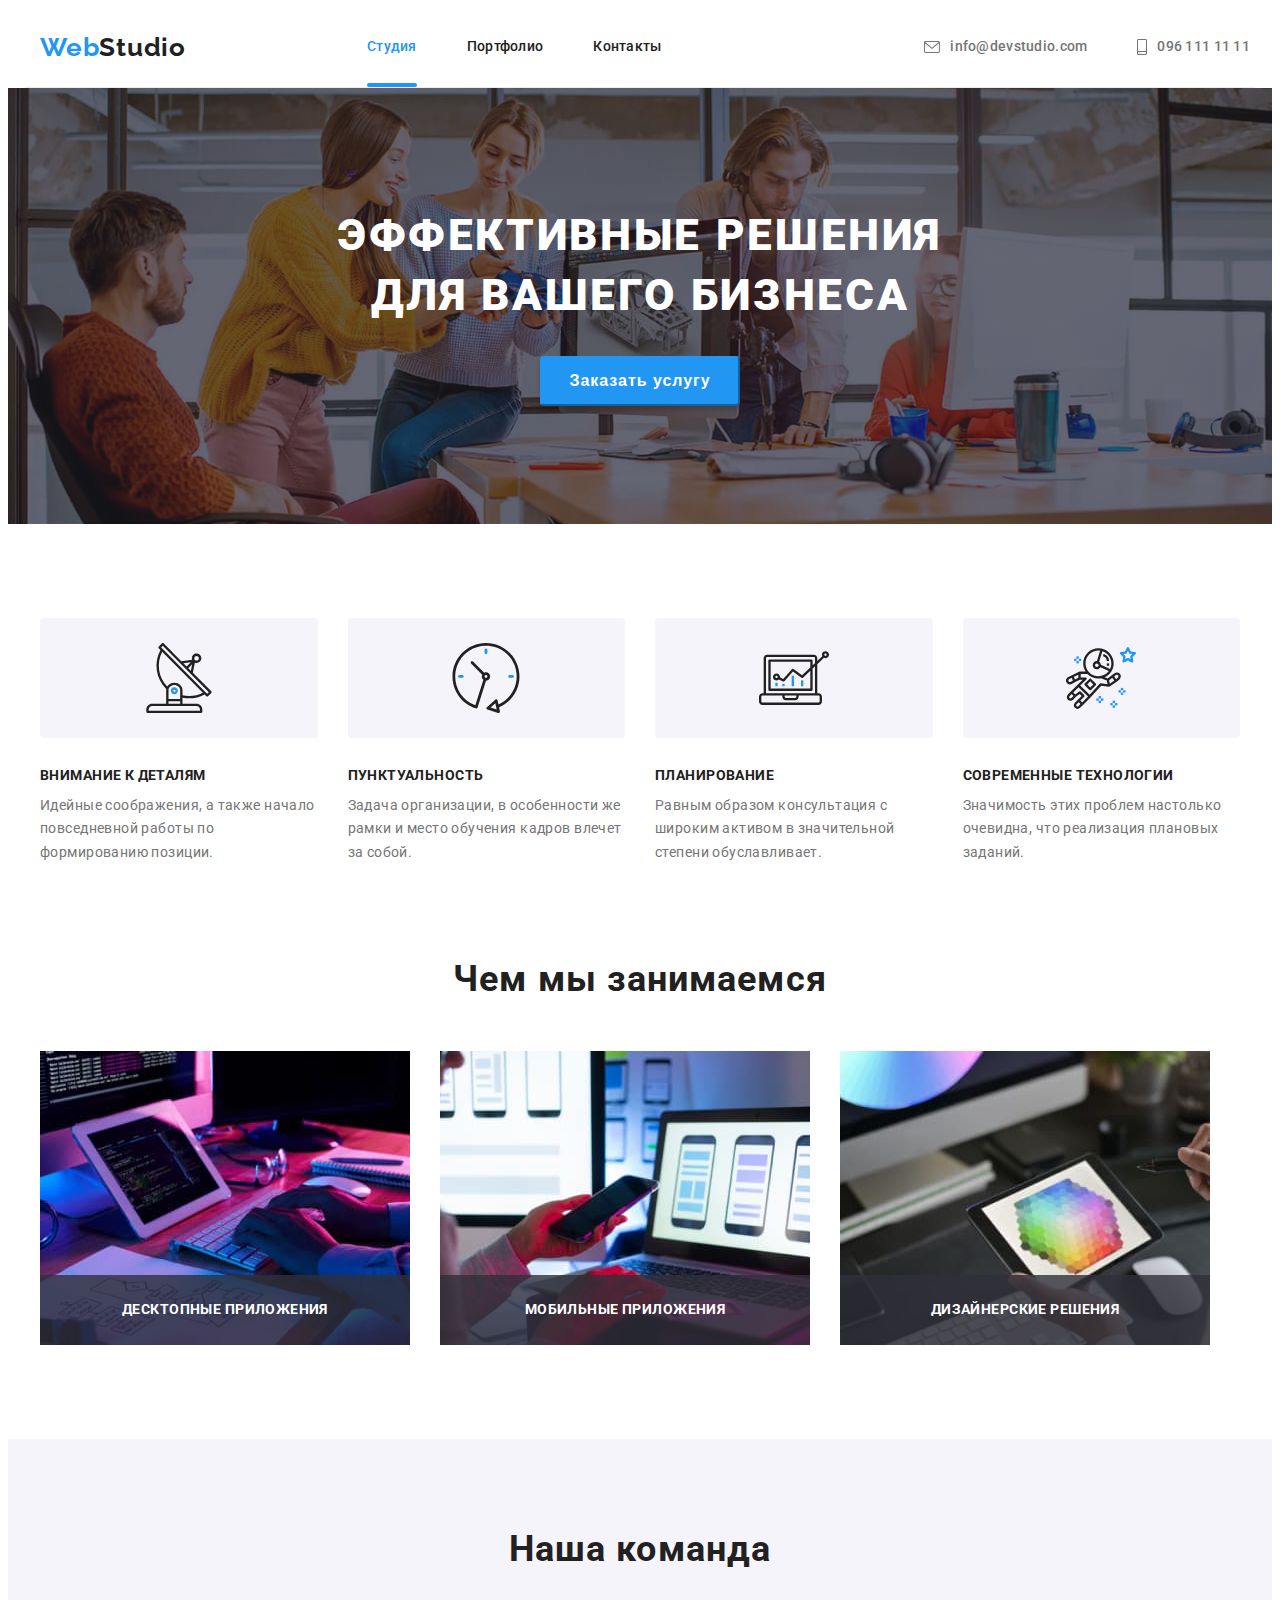
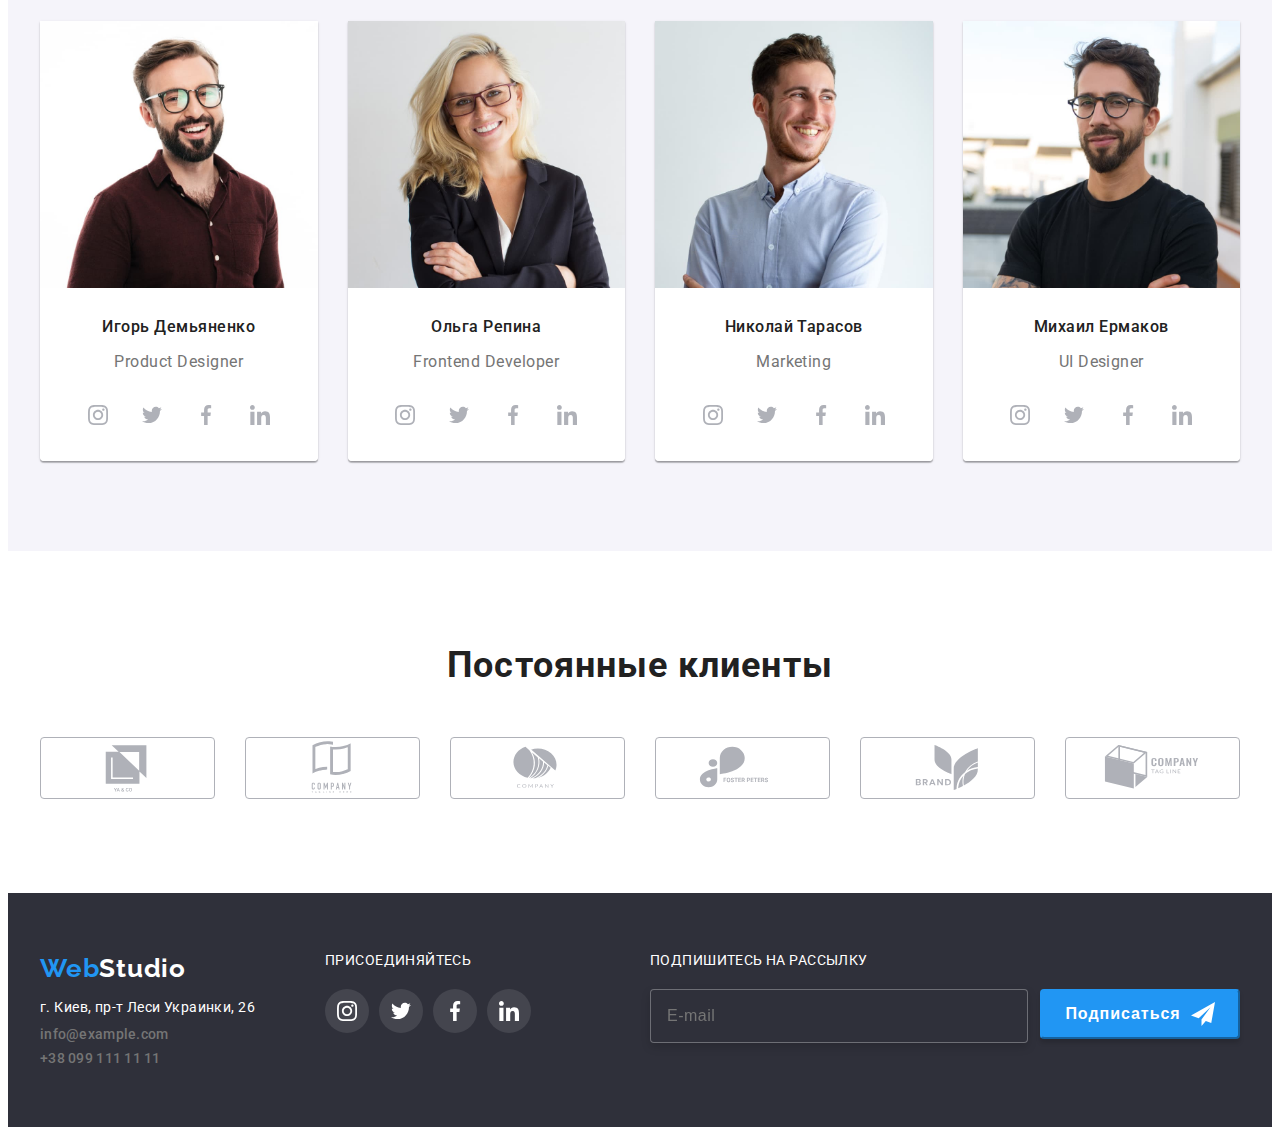
==== commit 0bf81330: "update" ====
--- a/index.html
+++ b/index.html
@@ -25,7 +25,7 @@
     <link rel="stylesheet" href="./css/main.min.css" />
   </head>
   <body>
-    <!-- <header class="header">
+    <header class="header">
       <div class="container">
         <nav class="nav">
           <a class="logo logo__header" href="./index.html"><span>Web</span>Studio</a>
@@ -59,8 +59,64 @@
             >
           </li>
         </ul>
+        <button type="button" class="menu-mob__btn">
+          <svg class="" width="40" height="40">
+            <use href="./images/icons.svg#icon-menu_mob"
+          </svg>
+        </button>
       </div>
-    </header> -->
+      <div class="mob-menu is-hidden">
+        <div class="mob-menu__top-text">
+        <button type="button" class="menu-mob__close">
+          <svg class="" width="40" height="40">
+            <use href="./images/icons.svg#icon-menu-mob-close"
+          </svg>
+        </button>
+        <ul class="mob-menu__list list-none">
+          <li class="mob-menu__iteam">
+            <a class="mob-menu__link" href="./index.html">Студия</a>
+          </li>
+          <li class="mob-menu__iteam">
+            <a class="mob-menu__link" href="./portfolio.html">Портфолио</a>
+          </li>
+          <li class="mob-menu__iteam">
+            <a class="mob-menu__link" href="./index.html">Контакты</a>
+          </li>
+        </ul>
+        </div>
+        <div class="mob-menu__bottom-text">
+        <ul class="mob-menu-contacts list-none">
+          <li class="mob-menu-contacts__iteam">
+            <a class="mob-menu-contacts__tel" href="tel:+380961111111">
+              +38 096 111 11 11</a
+            >
+          </li>
+          <li class="mob-menu-contacts__iteam">
+            <a class="mob-menu-contacts__mail" href="mailto:info@devstudio.com">info@devstudio.com</a>
+          </li>
+        </ul>
+        <ul class="mob-menu-socials list-none">
+            <li class="mob-menu-socials__item">
+              <a href="" class="mob-menu-socials__link">Instagram
+              </a>
+            </li>
+            <li class="mob-menu-socials__item">
+              <a href="" class="mob-menu-socials__link">Twitter
+                </svg>
+              </a>
+            </li>
+            <li class="mob-menu-socials__item">
+              <a href="" class="mob-menu-socials__link">Facebook
+              </a>
+            </li>
+            <li class="mob-menu-socials__item">
+              <a href="" class="mob-menu-socials__link">Linkedin
+              </a>
+            </li>
+          </ul>
+      </div>
+      </div>
+    </header>
     <main>
       <section class="bg-main">
         <div class="container">
@@ -102,56 +158,112 @@
           </ul>
         </div>
       </section>
-      <!-- <section class="examples">
+      <section class="examples">
         <div class="container">
           <h2 class="examples__title">Чем мы занимаемся</h2>
           <ul class="examples__list list-none">
             <li class="examples__iteams">
-              <img
-                class="examples__img"
-                src="./images/work1.jpg"
-                alt="работа"
-                width="370"
-                height="294"
-              />
+              <picture>
+                <source
+                  srcset="./images/work1.jpg 1x, ./images/work1-2x.jpg 2x"
+                  media="(min-width: 1200px)"
+                />
+                <source
+                  srcset="./images/work1.jpg 1x, ./images/work1-2x.jpg 2x"
+                  media="(min-width: 768px)"
+                />
+                <source
+                  srcset="./images/work1.jpg 1x, ./images/work1-2x.jpg 2x"
+                  media="(min-width: 320px)"
+                />
+                <img
+                  class="examples__img"
+                  src="./images/work1.jpg"
+                  alt="работа"
+                  width="370"
+                  height="294"
+                />
+              </picture>
               <p class="examples__text">десктопные приложения</p>
             </li>
             <li class="examples__iteams">
-              <img
-                class="examples__img"
-                src="./images/work2.jpg"
-                alt="работа"
-                width="370"
-                height="294"
-              />
+              <picture>
+                <source
+                  srcset="./images/work2.jpg 1x, ./images/work2-2x.jpg 2x"
+                  media="(min-width: 1200px)"
+                />
+                <source
+                  srcset="./images/work2.jpg 1x, ./images/work2-2x.jpg 2x"
+                  media="(min-width: 768px)"
+                />
+                <source
+                  srcset="./images/work2.jpg 1x, ./images/work2-2x.jpg 2x"
+                  media="(min-width: 320px)"
+                />
+                <img
+                  class="examples__img"
+                  src="./images/work2.jpg"
+                  alt="работа"
+                  width="370"
+                  height="294"
+                />
+              </picture>
               <p class="examples__text">мобильные приложения</p>
             </li>
             <li class="examples__iteams">
-              <img
-                class="examples__img"
-                src="./images/work3.jpg"
-                alt="работа"
-                width="370"
-                height="294"
-              />
+              <picture>
+                <source
+                  srcset="./images/work3.jpg 1x, ./images/work3-2x.jpg 2x"
+                  media="(min-width: 1200px)"
+                />
+                <source
+                  srcset="./images/work3.jpg 1x, ./images/work3-2x.jpg 2x"
+                  media="(min-width: 768px)"
+                />
+                <source
+                  srcset="./images/work3.jpg 1x, ./images/work3-2x.jpg 2x"
+                  media="(min-width: 320px)"
+                />
+                <img
+                  class="examples__img"
+                  src="./images/work3.jpg"
+                  alt="работа"
+                  width="370"
+                  height="294"
+                />
+              </picture>
               <p class="examples__text">дизайнерские решения</p>
             </li>
           </ul>
         </div>
-      </section> -->
+      </section>
 
       <section class="team">
         <div class="container">
           <h3 class="team__title">Наша команда</h3>
           <ul class="team__list list-none">
             <li class="team__items">
-              <img
-                class="team__img"
-                src="./images/igor.jpg"
-                alt="Игорь"
-                width="270"
-                height="260"
-              />
+              <picture>
+                <source
+                  srcset="./images/igor.jpg 1x, ./images/igor-2x.jpg 2x"
+                  media="(min-width: 1200px)"
+                />
+                <source
+                  srcset="./images/igor.jpg 1x, ./images/igor-2x.jpg 2x"
+                  media="(min-width: 768px)"
+                />
+                <source
+                  srcset="./images/igor.jpg 1x, ./images/igor-2x.jpg 2x"
+                  media="(min-width: 320px)"
+                />
+                <img
+                  class="team__img"
+                  src="./images/igor.jpg"
+                  alt="Игорь"
+                  width="270"
+                  height="260"
+                />
+              </picture>
               <div class="team__discraption">
                 <h4 class="team__names">Игорь Демьяненко</h4>
                 <p class="team__position">Product Designer</p>
@@ -188,13 +300,27 @@
               </div>
             </li>
             <li class="team__items">
-              <img
-                class="team__img"
-                src="./images/olha.jpg"
-                alt="Ольга"
-                width="270"
-                height="260"
-              />
+              <picture>
+                <source
+                  srcset="./images/olha.jpg 1x, ./images/olha-2x.jpg 2x"
+                  media="(min-width: 1200px)"
+                />
+                <source
+                  srcset="./images/olha.jpg 1x, ./images/olha-2x.jpg 2x"
+                  media="(min-width: 768px)"
+                />
+                <source
+                  srcset="./images/olha.jpg 1x, ./images/olha-2x.jpg 2x"
+                  media="(min-width: 320px)"
+                />
+                <img
+                  class="team__img"
+                  src="./images/olha.jpg"
+                  alt="Ольга"
+                  width="270"
+                  height="260"
+                />
+              </picture>
               <div class="team__discraption">
                 <h4 class="team__names">Ольга Репина</h4>
                 <p class="team__position">Frontend Developer</p>
@@ -231,13 +357,27 @@
               </div>
             </li>
             <li class="team__items">
-              <img
-                class="team__img"
-                src="./images/nikolay.jpg"
-                alt="Николай"
-                width="270"
-                height="260"
-              />
+              <picture>
+                <source
+                  srcset="./images/nikolay.jpg 1x, ./images/nikolay-2x.jpg 2x"
+                  media="(min-width: 1200px)"
+                />
+                <source
+                  srcset="./images/nikolay.jpg 1x, ./images/nikolay-2x.jpg 2x"
+                  media="(min-width: 768px)"
+                />
+                <source
+                  srcset="./images/nikolay.jpg 1x, ./images/nikolay-2x.jpg 2x"
+                  media="(min-width: 320px)"
+                />
+                <img
+                  class="team__img"
+                  src="./images/nikolay.jpg"
+                  alt="Николай"
+                  width="270"
+                  height="260"
+                />
+              </picture>
               <div class="team__discraption">
                 <h4 class="team__names">Николай Тарасов</h4>
                 <p class="team__position">Marketing</p>
@@ -274,13 +414,27 @@
               </div>
             </li>
             <li class="team__items">
-              <img
-                class="team__img"
-                src="./images/miha.jpg"
-                alt="Михаил"
-                width="270"
-                height="260"
-              />
+              <picture>
+                <source
+                  srcset="./images/miha.jpg 1x, ./images/miha-2x.jpg 2x"
+                  media="(min-width: 1200px)"
+                />
+                <source
+                  srcset="./images/miha.jpg 1x, ./images/miha-2x.jpg 2x"
+                  media="(min-width: 768px)"
+                />
+                <source
+                  srcset="./images/miha.jpg 1x, ./images/miha-2x.jpg 2x"
+                  media="(min-width: 320px)"
+                />
+                <img
+                  class="team__img"
+                  src="./images/miha.jpg"
+                  alt="Михаил"
+                  width="270"
+                  height="260"
+                />
+              </picture>
               <div class="team__discraption">
                 <h4 class="team__names">Михаил Ермаков</h4>
                 <p class="team__position">UI Designer</p>
@@ -521,5 +675,6 @@
       </div>
     </div>
     <script src="./js/modal.js"></script>
+    <script src="./js/menu.js"></script>
   </body>
 </html>
--- a/css/main.min.css
+++ b/css/main.min.css
@@ -1 +1 @@
-p,h1,h2,h3,h4{margin:0}ul,ol{margin:0;padding-left:0}button{cursor:pointer}img{display:block;width:100%;height:auto;max-width:100%}body{font-family:"Roboto",sans-serif;font-style:normal;color:var(--main-text-color)}[href]{text-decoration:none}.list-none{list-style-type:none}.visually-hidden{position:absolute;white-space:nowrap;width:1px;height:1px;overflow:hidden;border:0;padding:0;clip:rect(0 0 0 0);clip-path:inset(50%);margin:-1px}:root{--main-text-color: #212121;--main-focus-text-blue: #2196f3;--main-white-color: #ffffff;--color-contact: #757575;--color-footer: #2f303a;--color-bg-btn: #f5f4fa;--icons-main: rgba(175, 177, 184, 1)}.bg-main{padding-top:118px;padding-bottom:118px;text-align:center;background-color:var(--color-footer);color:var(--main-white-color);background-image:linear-gradient(rgba(47, 48, 58, 0.4), rgba(47, 48, 58, 0.4)),url(../images/bg-main.jpg);background-repeat:no-repeat;background-position:center;background-size:cover;margin:0 auto}.bg-main .container{display:flex;flex-direction:column;align-items:center}.container{width:100%;margin:0 auto;padding-left:15px;padding-right:15px}@media screen and (min-width: 480px){.container{width:450px}}@media screen and (min-width: 768px){.container{width:768px}}@media screen and (min-width: 1200px){.container{width:1200px}}.logo,.logo__footer,.logo__header{display:block;font-family:"Raleway",sans-serif;font-style:normal;font-weight:700;font-size:26px;line-height:1.19;letter-spacing:.03em}.logo>span,.logo__footer>span,.logo__header>span{color:var(--main-focus-text-blue)}.logo__header{padding-top:24px;padding-bottom:25px;color:var(--main-text-color);margin-right:93px}.logo__footer{color:var(--main-white-color);margin-bottom:20px}.nav{display:flex}.header{border-bottom:1px solid #ececec}.header .container{display:flex}.navigation{display:flex;align-items:center}.navigation__link,.navigation__link.current{display:block;position:relative}.navigation__link.current::after{content:"";position:absolute;width:100%;height:4px;background-color:var(--main-focus-text-blue);border-radius:2px;left:0;bottom:-32px}.navigation__iteam:not(:last-child){margin-right:50px}.navigation__link{font-weight:500;font-size:14px;line-height:1.14;letter-spacing:.02em;text-decoration:var(--main-text-color);color:inherit;transition:color 250ms cubic-bezier(0.4, 0, 0.2, 1)}.navigation__link:hover,.navigation__link:focus,.navigation__link:active{color:var(--main-focus-text-blue)}.navigation__link.current{font-weight:500;font-size:14px;line-height:1.14;letter-spacing:.02em;color:var(--main-focus-text-blue)}.button,.subscribe-button{width:200px;height:50px;background-color:var(--main-focus-text-blue);color:var(--main-white-color);border-color:var(--main-focus-text-blue);font-weight:700;font-size:16px;line-height:1.87;letter-spacing:.06em;border-radius:4px;box-shadow:0px 4px 4px rgba(0,0,0,.15)}.subscribe-button{align-items:center;display:inline-flex;justify-content:center;margin-left:12px}.contacts--margin{margin-left:auto}.contacts__list--margin:not(:last-child){margin-right:50px}.contacts{display:flex;align-items:center}.contacts__link{display:flex;align-items:center;font-style:normal;font-weight:500;font-size:14px;line-height:1.14;letter-spacing:.02em;color:var(--color-contact);transition:color 250ms cubic-bezier(0.4, 0, 0.2, 1)}.contacts__link:hover,.contacts__link:focus,.contacts__link:active{color:var(--main-focus-text-blue)}.icons-envelope{margin-right:10px;fill:currentColor}.icons-tel{margin-right:10px;fill:currentColor}.adress__links{display:block;color:var(--main-white-color);font-family:"Roboto";font-style:normal;font-weight:400;font-size:14px;line-height:1.71;letter-spacing:.03em;transition:color 250ms cubic-bezier(0.4, 0, 0.2, 1)}.adress__links:hover,.adress__links:focus{color:var(--main-focus-text-blue)}.adress__link{display:block;font-style:normal;font-weight:500;font-size:14px;line-height:1.14;letter-spacing:.02em;color:var(--color-contact);transition:color 250ms cubic-bezier(0.4, 0, 0.2, 1)}.adress__link:hover,.adress__link:focus,.adress__link:active{color:var(--main-focus-text-blue)}.adress{margin:-8px}.adress__iteam{margin:8px}.hero-tittle{width:360px;font-weight:900;font-size:26px;line-height:1.6;letter-spacing:.06em;text-transform:uppercase;color:var(--main-white-color);text-align:center;margin-bottom:30px}.btn{font-weight:500;font-size:16px;line-height:1.6;letter-spacing:.03em;font-family:inherit;border-color:rgba(0,0,0,0);background:var(--color-bg-btn);color:var(--main-text-color);border-radius:4px;padding:6px 22px;width:auto;text-align:center;transition:background-color 250ms cubic-bezier(0.4, 0, 0.2, 1),color 250ms cubic-bezier(0.4, 0, 0.2, 1),box-shadow 250ms cubic-bezier(0.4, 0, 0.2, 1)}.btn:hover,.btn:active{color:var(--main-white-color);background-color:var(--main-focus-text-blue);border-radius:4px;font-family:inherit;box-shadow:0px 3px 1px rgba(0,0,0,.1),0px 1px 2px rgba(0,0,0,.08),0px 2px 2px rgba(0,0,0,.12)}.benefits-example{padding:60px 0}@media screen and (min-width: 1200px){.benefits-example{padding:94px 0}}.benefits{display:flex;flex-wrap:wrap;gap:30px}.benefits h4{font-weight:700;font-size:14px;line-height:1.14;letter-spacing:.03em;text-transform:uppercase;text-align:center;margin-bottom:10px}@media screen and (min-width: 768px){.benefits h4{text-align:left}}.benefits p{font-weight:400;font-size:14px;line-height:1.71;letter-spacing:.03em;color:var(--color-contact)}@media screen and (min-width: 768px){.benefits-list{width:calc((100% - 30px)/2)}}@media screen and (min-width: 1200px){.benefits-list{width:calc((100% - 90px)/4)}}.benefits-list::before{display:block;content:"";height:120px;background-color:var(--color-bg-btn);background-position:center;background-repeat:no-repeat;border-radius:4px;margin-bottom:30px}.icon-antenna::before{background-image:url("../images/antenna.svg")}.icon-clock::before{background-image:url("../images/clock.svg")}.icon-diagram::before{background-image:url("../images/diagram.svg")}.icon-astronaut::before{background-image:url("../images/astronaut.svg")}.examples{padding-bottom:94px}.examples__img{display:block;width:100%;height:auto}.examples__title{font-size:36px;line-height:1.16;letter-spacing:.03em;text-align:center;margin-bottom:50px}.examples__list{display:flex}.examples__iteams:not(:last-child){margin-right:30px}.examples__iteams{position:relative}.examples__text{font-weight:700;font-size:14px;line-height:1.14;letter-spacing:.03em;position:absolute;background-color:rgba(47,48,58,.8);bottom:0px;width:100%;height:70px;color:var(--main-white-color);text-transform:uppercase;display:flex;align-items:center;justify-content:center}.team{background-color:var(--color-bg-btn);padding-top:60px;padding-bottom:60px;text-align:center}@media screen and (min-width: 1200px){.team{padding-top:90px;padding-bottom:90px}}.team__title{font-weight:700;font-size:28px;line-height:1.17;letter-spacing:.03em;margin-bottom:30px}@media screen and (min-width: 1200px){.team__title{font-weight:700;font-size:36px;line-height:1.16;letter-spacing:.03em;margin-bottom:50px}}.team__list{display:flex;flex-wrap:wrap;gap:30px}.team__items{width:100%;box-shadow:0px 1px 3px rgba(0,0,0,.12),0px 1px 1px rgba(0,0,0,.14),0px 2px 1px rgba(0,0,0,.2);border-radius:0px 0px 4px 4px}@media screen and (min-width: 768px){.team__items{width:calc((100% - 30px)/2)}}@media screen and (min-width: 1200px){.team__items{width:calc((100% - 90px)/4)}}.team__names{font-weight:500;font-size:16px;line-height:1.18;letter-spacing:.03em;margin-bottom:10px}.team__position{font-weight:400;font-size:16px;line-height:1.87;letter-spacing:.03em;color:var(--color-contact);margin-bottom:16px}.team__discraption{padding-top:30px;padding-bottom:24px;background-color:var(--main-white-color);border-radius:0px 0px 4px 4px}.socials{display:flex;justify-content:center}.socials__iteam{width:44px;height:44px;margin-right:10px}.socials__iteam:last-child{margin-right:0px}.socials__link{width:100%;height:100%;background-color:var(--main-white-color);border-radius:50%;display:flex;align-items:center;justify-content:center;transition:background-color 250ms cubic-bezier(0.4, 0, 0.2, 1)}.socials__link:hover,.socials__link:focus{background-color:var(--main-focus-text-blue)}.socials__link:hover .socials__icons{fill:var(--main-white-color)}.socials__icons{fill:var(--icons-main);transition:fill 250ms cubic-bezier(0.4, 0, 0.2, 1)}.regular-clients{padding:60px 0}@media screen and (min-width: 1200px){.regular-clients{padding:94px 0}}.regular-customers-tittle{font-weight:700;font-size:28px;line-height:1.18;letter-spacing:.03em;text-align:center;margin-bottom:30px}@media screen and (min-width: 1200px){.regular-customers-tittle{margin-bottom:50px;font-size:36px;line-height:1.16}}.regular-customers{display:flex;flex-wrap:wrap;gap:30px}.customers-list{width:calc((100% - 30px)/2)}@media screen and (min-width: 768px){.customers-list{width:calc((100% - 60px)/3)}}@media screen and (min-width: 1200px){.customers-list{width:calc((100% - 150px)/6)}}.customers-list-link{display:flex;justify-content:center;align-items:center;border:1px solid #afb1b8;border-radius:4px;transition:border-color 250ms cubic-bezier(0.4, 0, 0.2, 1)}.customers-list-link:hover,.customers-list-link:focus{border-color:var(--main-focus-text-blue)}.customers-list-link:hover .custumers-list-icon,.customers-list-link:focus .custumers-list-icon{fill:var(--main-focus-text-blue)}.custumers-list-icon{fill:var(--icons-main);transition:fill 250ms cubic-bezier(0.4, 0, 0.2, 1)}.footer{background-color:var(--color-footer);color:var(--main-white-color);padding-bottom:60px;padding-top:60px;text-align:center}@media screen and (min-width: 768px){.footer .container{display:flex;justify-content:space-around;flex-wrap:wrap}}@media screen and (min-width: 1200px){.footer .container{display:flex}}.footer-flex{margin-bottom:60px}@media screen and (min-width: 1200px){.footer-flex{margin-bottom:0px;text-align:left}}.backdrop{width:100%;height:100%;background-color:rgba(0,0,0,.2);position:fixed;top:0;transition:opacity 250ms,visibility 250ms}.backdrop.is-hidden .modal{transform:rotate(45deg)}.modal{width:90%;height:auto;background:#fff;box-shadow:0px 1px 3px rgba(0,0,0,.12),0px 1px 1px rgba(0,0,0,.14),0px 2px 1px rgba(0,0,0,.2);border-radius:4px;position:absolute;top:50%;left:50%;transform:translate(-50%, -50%) rotate(0);transition:transform 300ms linear;padding:40px}@media screen and (min-width: 480px){.modal{width:450px;height:609px}}@media screen and (min-width: 1200px){.modal{width:528px;height:581px}}.modal__close-btn{width:30px;height:30px;background-color:rgba(0,0,0,0);border:none;position:absolute;top:8px;right:8px;border:1px solid rgba(0,0,0,.1);border-radius:50%;display:flex;align-items:center;justify-content:center}.modal__close-btn:hover,.modal__close-btn:focus,.modal__close-btn:active{fill:var(--main-focus-text-blue)}.modal__text{font-weight:700;font-size:20px;line-height:1.15;letter-spacing:.03em;color:var(--main-text-color);margin-bottom:12px;text-align:center}.modal__filling-wrap{margin-bottom:4px}.modal__label{font-weight:400;font-size:12px;line-height:1.16;letter-spacing:.01em;text-align:left;display:block;color:var(--color-contact)}.modal__filling{margin-bottom:10px}.modal__filling:focus .modal-filling-icon{fill:var(--main-focus-text-blue);border-color:var(--main-focus-text-blue)}.modal__wrap{position:relative}.modal__wrap-checkbox{margin-bottom:30px}.modal-filling-input{width:100%;height:40px;border:1px solid rgba(33,33,33,.2);border-radius:4px;padding-left:42px;outline:none;transition:cursor 250ms cubic-bezier(0.4, 0, 0.2, 1),border-color 250ms cubic-bezier(0.4, 0, 0.2, 1)}.modal-filling-input:hover{cursor:pointer}.modal-filling-input:focus,.modal-filling-input:active{cursor:text}.modal-filling-input:focus{border-color:var(--main-focus-text-blue)}.modal-filling-input:focus+.modal-filling-icon{fill:var(--main-focus-text-blue)}.modal-filling-comment{display:block;width:100%;height:120px;resize:none;border:1px solid rgba(33,33,33,.2);border-radius:4px;margin-bottom:20px;padding:12px 16px;font-size:14px;line-height:1.14;letter-spacing:.01em;outline:none;transition:cursor 250ms cubic-bezier(0.4, 0, 0.2, 1),border-color 250ms cubic-bezier(0.4, 0, 0.2, 1)}.modal-filling-comment:hover{cursor:pointer}.modal-filling-comment:focus{border-color:var(--main-focus-text-blue);cursor:text}.terms-tittle{font-weight:400;font-size:12px;line-height:1.16;letter-spacing:.03em;color:var(--color-contact);display:inline-flex;align-items:center;justify-content:center}@media screen and (min-width: 1200px){.terms-tittle{font-size:14px;line-height:1.7;letter-spacing:.03em}}.terms-tittle::before{content:"";width:16px;height:15px;border:2px solid #212121;margin-right:8px;border-radius:2px}.modal-filling-checkbox:checked+.terms-tittle::before{background-color:var(--main-focus-text-blue);background-image:url(../images/confirm.svg);border:none;background-repeat:no-repeat;background-position:center}.modal-filling-link-terms{color:var(--main-focus-text-blue);text-decoration:underline;margin-left:4px}.modal-filling-icon{position:absolute;left:12px;top:50%;transform:translateY(-50%);transition:fill 250ms cubic-bezier(0.4, 0, 0.2, 1),border-color 250ms cubic-bezier(0.4, 0, 0.2, 1)}.modal-filling-flex-submit{display:flex;align-items:center;justify-content:center}.is-hidden{visibility:hidden;opacity:0;pointer-events:none}.samples{display:flex;flex-wrap:wrap;justify-content:center}.samples__iteam:not(:nth-child(3n+3)){margin-right:30px}.samples__iteam:not(:nth-last-child(-n+3)){margin-bottom:30px}.samples__link{display:inline-block;transition:box-shadow 250ms cubic-bezier(0.4, 0, 0.2, 1)}.samples__link:hover,.samples__link:focus{box-shadow:0px 1px 1px rgba(0,0,0,.12),0px 4px 4px rgba(0,0,0,.06),1px 4px 6px rgba(0,0,0,.16)}.samples__link:hover .samples__cover{transform:translateY(0)}.samples__wrap{position:relative;overflow:hidden}.samples__cover{width:100%;height:100%;position:absolute;top:0;font-weight:400;font-size:18px;line-height:1.55;letter-spacing:.03em;color:var(--main-white-color);padding:63px 24px;background-color:rgba(33,150,243,.9);transform:translateY(101%);transition:transform 250ms cubic-bezier(0.4, 0, 0.2, 1)}.samples__title{font-weight:700;font-size:18px;line-height:2;letter-spacing:.06em;margin-bottom:4px;color:var(--main-text-color)}.samples__text{font-size:16px;line-height:1.87;letter-spacing:.03em;color:var(--color-contact)}.samples__discraption{padding:20px 24px;border-bottom:1px solid #eee;border-left:1px solid #eee;border-right:1px solid #eee}.portfolio{padding-top:94px;padding-bottom:94px}.menu-btn{display:flex;justify-content:center;margin-bottom:50px;margin-right:auto;margin-left:auto}.menu-btn__iteam:not(:last-child){margin-right:8px}@media screen and (min-width: 1200px){.subscribe-block{margin-left:auto}}.subscribe-block__tittle{margin-bottom:20px;font-size:14px;line-height:1.14;letter-spacing:.03em;text-transform:uppercase}@media screen and (min-width: 1200px){.subscribe-block__tittle{text-align:left}}.subscribe-button__icon{margin-left:10px}.subscribe-input{margin-bottom:20px;border:1px solid rgba(255,255,255,.3);filter:drop-shadow(0px 4px 4px rgba(0, 0, 0, 0.15));border-radius:4px;background-color:var(--color-footer);width:100%;height:50px;font-weight:400;font-size:16px;line-height:1.25;letter-spacing:.03em;display:inline-flex;align-items:center;color:rgba(255,255,255,.6);padding-left:16px;transition:cursor 250ms cubic-bezier(0.4, 0, 0.2, 1)}@media screen and (min-width: 1200px){.subscribe-input{width:358px}}.subscribe-input:hover{cursor:pointer}.subscribe-input:focus,.subscribe-input:active{cursor:text}@media screen and (min-width: 1200px){.subscribe-block__label{display:flex}}.footer-contacts--margin{margin-bottom:60px}@media screen and (min-width: 1200px){.footer-contacts--margin{margin-left:70px;margin-bottom:0}}.footer-contacts__text--margin{margin-bottom:20px}.footer-contacts__text{font-family:"Roboto";font-style:normal;font-size:14px;line-height:1.14;letter-spacing:.03em;text-transform:uppercase;color:#fff}@media screen and (min-width: 1200px){.footer-contacts__text{text-align:left}}.footer-contacts__list{display:flex;justify-content:center;gap:10px}.footer-contacts__item{border-radius:50%;display:flex;align-items:center;justify-content:center;width:44px;height:44px}.footer-contacts__icon{fill:var(--main-white-color)}.footer-contacts__soclink{width:100%;height:100%;background-color:rgba(255,255,255,.1);border-radius:50%;display:flex;align-items:center;justify-content:center;transition:background-color 250ms cubic-bezier(0.4, 0, 0.2, 1)}.footer-contacts__soclink:hover,.footer-contacts__soclink:focus{background-color:var(--main-focus-text-blue)}.footer-contacts__soclink:hover .footer-contacts__icon{fill:var(--main-white-color)}/*# sourceMappingURL=main.min.css.map */+p,h1,h2,h3,h4{margin:0}ul,ol{margin:0;padding-left:0}button{cursor:pointer}img{display:block;width:100%;height:auto;max-width:100%}body{font-family:"Roboto",sans-serif;font-style:normal;color:var(--main-text-color)}[href]{text-decoration:none}.list-none{list-style-type:none}.visually-hidden{position:absolute;white-space:nowrap;width:1px;height:1px;overflow:hidden;border:0;padding:0;clip:rect(0 0 0 0);clip-path:inset(50%);margin:-1px}:root{--main-text-color: #212121;--main-focus-text-blue: #2196f3;--main-white-color: #ffffff;--color-contact: #757575;--color-footer: #2f303a;--color-bg-btn: #f5f4fa;--icons-main: rgba(175, 177, 184, 1)}.bg-main{padding-top:118px;padding-bottom:118px;text-align:center;background-color:var(--color-footer);color:var(--main-white-color);background-image:linear-gradient(rgba(47, 48, 58, 0.4), rgba(47, 48, 58, 0.4)),url(../images/bg-main-mob.jpg);max-width:480px;background-repeat:no-repeat;background-position:center;background-size:cover;margin:0 auto}@media(min-device-pixel-ratio: 2),(min-resolution: 192dpi),(min-resolution: 2dppx){.bg-main{background-image:linear-gradient(rgba(47, 48, 58, 0.4), rgba(47, 48, 58, 0.4)),url(../images/bg-main-mob-2x.jpg)}}@media screen and (min-width: 768px){.bg-main{background-image:linear-gradient(rgba(47, 48, 58, 0.4), rgba(47, 48, 58, 0.4)),url(../images/bg-main-tab.jpg);max-width:768px}}@media screen and (min-width: 768px)and (min-device-pixel-ratio: 2),screen and (min-width: 768px)and (min-resolution: 192dpi),screen and (min-width: 768px)and (min-resolution: 2dppx){.bg-main{background-image:linear-gradient(rgba(47, 48, 58, 0.4), rgba(47, 48, 58, 0.4)),url(../images/bg-main-tab-2x.jpg)}}@media screen and (min-width: 1200px){.bg-main{background-image:linear-gradient(rgba(47, 48, 58, 0.4), rgba(47, 48, 58, 0.4)),url(../images/bg-main.jpg);max-width:1600px}}@media screen and (min-width: 1200px)and (min-device-pixel-ratio: 2),screen and (min-width: 1200px)and (min-resolution: 192dpi),screen and (min-width: 1200px)and (min-resolution: 2dppx){.bg-main{background-image:linear-gradient(rgba(47, 48, 58, 0.4), rgba(47, 48, 58, 0.4)),url(../images/bg-main-2x.jpg)}}.bg-main .container{display:flex;flex-direction:column;align-items:center}.container{width:100%;margin:0 auto;padding-left:15px;padding-right:15px}@media screen and (min-width: 480px){.container{width:450px}}@media screen and (min-width: 768px){.container{width:768px}}@media screen and (min-width: 1200px){.container{width:1200px}}.logo,.logo__footer,.logo__header{display:block;font-family:"Raleway",sans-serif;font-style:normal;font-weight:700;font-size:26px;line-height:1.19;letter-spacing:.03em}.logo>span,.logo__footer>span,.logo__header>span{color:var(--main-focus-text-blue)}.logo__header{color:var(--main-text-color)}@media screen and (min-width: 1200px){.logo__header{margin-right:93px}}.logo__footer{color:var(--main-white-color);margin-bottom:20px}@media screen and (min-width: 768px){.nav{display:flex}}.header>.container{display:flex;justify-content:space-between;align-items:center;border-bottom:1px solid #ececec;padding-top:16px;padding-bottom:16px}@media screen and (min-width: 768px){.header>.container{display:flex;justify-content:center;align-items:center;padding-top:21px;padding-bottom:21px}}@media screen and (min-width: 1200px){.header>.container{padding-top:24px;padding-bottom:24px}}.menu-mob__btn{display:block;padding:0;margin:0;background-color:rgba(0,0,0,0);border:none}@media screen and (min-width: 768px){.menu-mob__btn{display:none}}@media screen and (min-width: 1200px){.menu-mob__btn{display:none}}.mob-menu{display:flex;flex-direction:column;justify-content:space-between;position:fixed;top:0;left:0;background-color:#fff;width:100vw;height:100%;z-index:1;padding-left:40px;padding-top:21px;padding-right:25px;padding-bottom:48px;overflow-y:auto}.mob-menu__iteam:not(:last-child){margin-bottom:32px}.mob-menu__link{font-weight:500;font-size:40px;line-height:1.17;letter-spacing:.02em;color:var(--main-text-color)}.mob-menu__link:hover,.mob-menu__linkfocus{color:var(--main-focus-text-blue)}.mob-menu-contacts{margin-bottom:64px}.mob-menu-contacts__iteam:not(:last-child){margin-bottom:32px}.mob-menu-contacts__tel{font-weight:500;font-size:34px;line-height:1.17;letter-spacing:.02em;color:var(--main-focus-text-blue)}.mob-menu-contacts__mail{font-weight:500;font-size:24px;line-height:1.16;letter-spacing:.02em;color:var(--color-contact)}.mob-menu-socials__link{font-weight:500;font-size:18px;line-height:1.2;letter-spacing:.02em;color:var(--main-focus-text-blue)}.mob-menu-socials{display:flex}.mob-menu-socials__item:not(:last-child){border-right:1px solid rgba(33,33,33,.2);margin-right:10px;padding-right:10px}.menu-mob__close{display:block;margin-left:auto;border:none;background-color:rgba(0,0,0,0);margin-bottom:8px}.menu-mob__close:hover,.menu-mob__close:focus{fill:var(--main-focus-text-blue)}.navigation{display:none}@media screen and (min-width: 768px){.navigation{display:flex;align-items:center;margin-left:88px}}.navigation__link,.navigation__link.current{display:block;position:relative}.navigation__link.current::after{content:"";position:absolute;width:100%;height:4px;background-color:var(--main-focus-text-blue);border-radius:2px;left:0}@media screen and (min-width: 768px){.navigation__link.current::after{bottom:-28px}}@media screen and (min-width: 1200px){.navigation__link.current::after{bottom:-32px}}.navigation__iteam:not(:last-child){margin-right:50px}.navigation__link{font-weight:500;font-size:14px;line-height:1.14;letter-spacing:.02em;text-decoration:var(--main-text-color);color:inherit;transition:color 250ms cubic-bezier(0.4, 0, 0.2, 1)}.navigation__link:hover,.navigation__link:focus,.navigation__link:active{color:var(--main-focus-text-blue)}.navigation__link.current{font-weight:500;font-size:14px;line-height:1.14;letter-spacing:.02em;color:var(--main-focus-text-blue)}.button,.subscribe-button{width:200px;height:50px;background-color:var(--main-focus-text-blue);color:var(--main-white-color);border-color:var(--main-focus-text-blue);font-weight:700;font-size:16px;line-height:1.87;letter-spacing:.06em;border-radius:4px;box-shadow:0px 4px 4px rgba(0,0,0,.15)}.subscribe-button{align-items:center;display:inline-flex;justify-content:center;margin-left:12px}.contacts--margin{margin:-10px}@media screen and (min-width: 1200px){.contacts__list--margin:not(:last-child){margin-right:50px}}@media screen and (min-width: 768px){.contacts__list--margin:not(:last-child){margin-bottom:10px}}@media screen and (min-width: 1200px){.contacts__list--margin:not(:last-child){margin-bottom:0}}.contacts{display:none}@media screen and (min-width: 768px){.contacts{display:block;margin-left:auto;align-items:center}}@media screen and (min-width: 1200px){.contacts{display:flex}}.contacts__link{font-style:normal;color:var(--color-contact);transition:color 250ms cubic-bezier(0.4, 0, 0.2, 1)}.contacts__link:hover,.contacts__link:focus,.contacts__link:active{color:var(--main-focus-text-blue)}@media screen and (min-width: 768px){.contacts__link{font-weight:500;font-size:12px;line-height:1.16;letter-spacing:.02em;display:flex;align-items:center}}@media screen and (min-width: 1200px){.contacts__link{font-weight:500;font-size:14px;line-height:1.14;letter-spacing:.02em;display:flex;align-items:center}}.icons-envelope{margin-right:10px;fill:currentColor}.icons-tel{margin-right:10px;fill:currentColor}.adress__links{display:block;color:var(--main-white-color);font-family:"Roboto";font-style:normal;font-weight:400;font-size:14px;line-height:1.71;letter-spacing:.03em;transition:color 250ms cubic-bezier(0.4, 0, 0.2, 1)}.adress__links:hover,.adress__links:focus{color:var(--main-focus-text-blue)}.adress__link{display:block;font-style:normal;font-weight:500;font-size:14px;line-height:1.14;letter-spacing:.02em;color:var(--color-contact);transition:color 250ms cubic-bezier(0.4, 0, 0.2, 1)}.adress__link:hover,.adress__link:focus,.adress__link:active{color:var(--main-focus-text-blue)}.adress{margin:-8px}.adress__iteam{margin:8px}.hero-tittle{width:auto;font-weight:900;font-size:26px;line-height:1.6;letter-spacing:.06em;text-transform:uppercase;color:var(--main-white-color);text-align:center;margin-bottom:30px}@media screen and (min-width: 480px){.hero-tittle{width:360px}}@media screen and (min-width: 1200px){.hero-tittle{font-weight:900;font-size:44px;line-height:1.36;letter-spacing:.06em;width:700px}}.btn{font-weight:500;font-size:16px;line-height:1.6;letter-spacing:.03em;font-family:inherit;border-color:rgba(0,0,0,0);background:var(--color-bg-btn);color:var(--main-text-color);border-radius:4px;padding:6px 22px;width:auto;text-align:center;transition:background-color 250ms cubic-bezier(0.4, 0, 0.2, 1),color 250ms cubic-bezier(0.4, 0, 0.2, 1),box-shadow 250ms cubic-bezier(0.4, 0, 0.2, 1)}.btn:hover,.btn:active{color:var(--main-white-color);background-color:var(--main-focus-text-blue);border-radius:4px;font-family:inherit;box-shadow:0px 3px 1px rgba(0,0,0,.1),0px 1px 2px rgba(0,0,0,.08),0px 2px 2px rgba(0,0,0,.12)}.benefits-example{padding:60px 0}@media screen and (min-width: 1200px){.benefits-example{padding:94px 0}}.benefits{display:flex;flex-wrap:wrap;gap:30px}.benefits h4{font-weight:700;font-size:14px;line-height:1.14;letter-spacing:.03em;text-transform:uppercase;text-align:center;margin-bottom:10px}@media screen and (min-width: 768px){.benefits h4{text-align:left}}.benefits p{font-weight:400;font-size:14px;line-height:1.71;letter-spacing:.03em;color:var(--color-contact)}@media screen and (min-width: 768px){.benefits-list{width:calc((100% - 30px)/2)}}@media screen and (min-width: 1200px){.benefits-list{width:calc((100% - 90px)/4)}}.benefits-list::before{display:block;content:"";height:120px;background-color:var(--color-bg-btn);background-position:center;background-repeat:no-repeat;border-radius:4px;margin-bottom:30px}.icon-antenna::before{background-image:url("../images/antenna.svg")}.icon-clock::before{background-image:url("../images/clock.svg")}.icon-diagram::before{background-image:url("../images/diagram.svg")}.icon-astronaut::before{background-image:url("../images/astronaut.svg")}.examples{display:none;padding-bottom:94px}.examples__img{display:block;width:100%;height:auto}.examples__title{font-size:36px;line-height:1.16;letter-spacing:.03em;text-align:center;margin-bottom:50px}.examples__list{display:flex}.examples__iteams:not(:last-child){margin-right:30px}.examples__iteams{position:relative}.examples__text{font-weight:700;font-size:14px;line-height:1.14;letter-spacing:.03em;position:absolute;background-color:rgba(47,48,58,.8);bottom:0px;width:100%;height:70px;color:var(--main-white-color);text-transform:uppercase;display:flex;align-items:center;justify-content:center}@media screen and (min-width: 1200px){.examples{display:block}}.team{background-color:var(--color-bg-btn);padding-top:60px;padding-bottom:60px;text-align:center}@media screen and (min-width: 1200px){.team{padding-top:90px;padding-bottom:90px}}.team__title{font-weight:700;font-size:28px;line-height:1.17;letter-spacing:.03em;margin-bottom:30px}@media screen and (min-width: 1200px){.team__title{font-weight:700;font-size:36px;line-height:1.16;letter-spacing:.03em;margin-bottom:50px}}.team__list{display:flex;flex-wrap:wrap;gap:30px}.team__items{width:100%;box-shadow:0px 1px 3px rgba(0,0,0,.12),0px 1px 1px rgba(0,0,0,.14),0px 2px 1px rgba(0,0,0,.2);border-radius:0px 0px 4px 4px}@media screen and (min-width: 768px){.team__items{width:calc((100% - 30px)/2)}}@media screen and (min-width: 1200px){.team__items{width:calc((100% - 90px)/4)}}.team__names{font-weight:500;font-size:16px;line-height:1.18;letter-spacing:.03em;margin-bottom:10px}.team__position{font-weight:400;font-size:16px;line-height:1.87;letter-spacing:.03em;color:var(--color-contact);margin-bottom:16px}.team__discraption{padding-top:30px;padding-bottom:24px;background-color:var(--main-white-color);border-radius:0px 0px 4px 4px}.socials{display:flex;justify-content:center}.socials__iteam{width:44px;height:44px;margin-right:10px}.socials__iteam:last-child{margin-right:0px}.socials__link{width:100%;height:100%;background-color:var(--main-white-color);border-radius:50%;display:flex;align-items:center;justify-content:center;transition:background-color 250ms cubic-bezier(0.4, 0, 0.2, 1)}.socials__link:hover,.socials__link:focus{background-color:var(--main-focus-text-blue)}.socials__link:hover .socials__icons{fill:var(--main-white-color)}.socials__icons{fill:var(--icons-main);transition:fill 250ms cubic-bezier(0.4, 0, 0.2, 1)}.regular-clients{padding:60px 0}@media screen and (min-width: 1200px){.regular-clients{padding:94px 0}}.regular-customers-tittle{font-weight:700;font-size:28px;line-height:1.18;letter-spacing:.03em;text-align:center;margin-bottom:30px}@media screen and (min-width: 1200px){.regular-customers-tittle{margin-bottom:50px;font-size:36px;line-height:1.16}}.regular-customers{display:flex;flex-wrap:wrap;gap:30px}.customers-list{width:calc((100% - 30px)/2)}@media screen and (min-width: 768px){.customers-list{width:calc((100% - 60px)/3)}}@media screen and (min-width: 1200px){.customers-list{width:calc((100% - 150px)/6)}}.customers-list-link{display:flex;justify-content:center;align-items:center;border:1px solid #afb1b8;border-radius:4px;transition:border-color 250ms cubic-bezier(0.4, 0, 0.2, 1)}.customers-list-link:hover,.customers-list-link:focus{border-color:var(--main-focus-text-blue)}.customers-list-link:hover .custumers-list-icon,.customers-list-link:focus .custumers-list-icon{fill:var(--main-focus-text-blue)}.custumers-list-icon{fill:var(--icons-main);transition:fill 250ms cubic-bezier(0.4, 0, 0.2, 1)}.footer{background-color:var(--color-footer);color:var(--main-white-color);padding-bottom:60px;padding-top:60px;text-align:center}@media screen and (min-width: 768px){.footer .container{display:flex;justify-content:space-around;flex-wrap:wrap}}@media screen and (min-width: 1200px){.footer .container{display:flex}}.footer-flex{margin-bottom:60px}@media screen and (min-width: 1200px){.footer-flex{margin-bottom:0px;text-align:left}}.backdrop{width:100%;height:100%;background-color:rgba(0,0,0,.2);position:fixed;top:0;transition:opacity 250ms,visibility 250ms}.backdrop.is-hidden .modal{transform:rotate(45deg)}.modal{width:90%;height:auto;background:#fff;box-shadow:0px 1px 3px rgba(0,0,0,.12),0px 1px 1px rgba(0,0,0,.14),0px 2px 1px rgba(0,0,0,.2);border-radius:4px;position:absolute;top:50%;left:50%;transform:translate(-50%, -50%) rotate(0);transition:transform 300ms linear;padding:40px}@media screen and (min-width: 480px){.modal{width:450px;height:609px}}@media screen and (min-width: 1200px){.modal{width:528px;height:581px}}.modal__close-btn{width:30px;height:30px;background-color:rgba(0,0,0,0);border:none;position:absolute;top:8px;right:8px;border:1px solid rgba(0,0,0,.1);border-radius:50%;display:flex;align-items:center;justify-content:center}.modal__close-btn:hover,.modal__close-btn:focus,.modal__close-btn:active{fill:var(--main-focus-text-blue)}.modal__text{font-weight:700;font-size:20px;line-height:1.15;letter-spacing:.03em;color:var(--main-text-color);margin-bottom:12px;text-align:center}.modal__filling-wrap{margin-bottom:4px}.modal__label{font-weight:400;font-size:12px;line-height:1.16;letter-spacing:.01em;text-align:left;display:block;color:var(--color-contact)}.modal__filling{margin-bottom:10px}.modal__filling:focus .modal-filling-icon{fill:var(--main-focus-text-blue);border-color:var(--main-focus-text-blue)}.modal__wrap{position:relative}.modal__wrap-checkbox{margin-bottom:30px}.modal-filling-input{width:100%;height:40px;border:1px solid rgba(33,33,33,.2);border-radius:4px;padding-left:42px;outline:none;transition:cursor 250ms cubic-bezier(0.4, 0, 0.2, 1),border-color 250ms cubic-bezier(0.4, 0, 0.2, 1)}.modal-filling-input:hover{cursor:pointer}.modal-filling-input:focus,.modal-filling-input:active{cursor:text}.modal-filling-input:focus{border-color:var(--main-focus-text-blue)}.modal-filling-input:focus+.modal-filling-icon{fill:var(--main-focus-text-blue)}.modal-filling-comment{display:block;width:100%;height:120px;resize:none;border:1px solid rgba(33,33,33,.2);border-radius:4px;margin-bottom:20px;padding:12px 16px;font-size:14px;line-height:1.14;letter-spacing:.01em;outline:none;transition:cursor 250ms cubic-bezier(0.4, 0, 0.2, 1),border-color 250ms cubic-bezier(0.4, 0, 0.2, 1)}.modal-filling-comment:hover{cursor:pointer}.modal-filling-comment:focus{border-color:var(--main-focus-text-blue);cursor:text}.terms-tittle{font-weight:400;font-size:12px;line-height:1.16;letter-spacing:.03em;color:var(--color-contact);display:inline-flex;align-items:center;justify-content:center}@media screen and (min-width: 1200px){.terms-tittle{font-size:14px;line-height:1.7;letter-spacing:.03em}}.terms-tittle::before{content:"";width:16px;height:15px;border:2px solid #212121;margin-right:8px;border-radius:2px}.modal-filling-checkbox:checked+.terms-tittle::before{background-color:var(--main-focus-text-blue);background-image:url(../images/confirm.svg);border:none;background-repeat:no-repeat;background-position:center}.modal-filling-link-terms{color:var(--main-focus-text-blue);text-decoration:underline;margin-left:4px}.modal-filling-icon{position:absolute;left:12px;top:50%;transform:translateY(-50%);transition:fill 250ms cubic-bezier(0.4, 0, 0.2, 1),border-color 250ms cubic-bezier(0.4, 0, 0.2, 1)}.modal-filling-flex-submit{display:flex;align-items:center;justify-content:center}.is-hidden{visibility:hidden;opacity:0;pointer-events:none}.samples{display:flex;flex-wrap:wrap;justify-content:center}.samples__iteam:not(:nth-child(3n+3)){margin-right:30px}.samples__iteam:not(:nth-last-child(-n+3)){margin-bottom:30px}.samples__link{display:inline-block;transition:box-shadow 250ms cubic-bezier(0.4, 0, 0.2, 1)}.samples__link:hover,.samples__link:focus{box-shadow:0px 1px 1px rgba(0,0,0,.12),0px 4px 4px rgba(0,0,0,.06),1px 4px 6px rgba(0,0,0,.16)}.samples__link:hover .samples__cover{transform:translateY(0)}.samples__wrap{position:relative;overflow:hidden}.samples__cover{width:100%;height:100%;position:absolute;top:0;font-weight:400;font-size:18px;line-height:1.55;letter-spacing:.03em;color:var(--main-white-color);padding:63px 24px;background-color:rgba(33,150,243,.9);transform:translateY(101%);transition:transform 250ms cubic-bezier(0.4, 0, 0.2, 1)}.samples__title{font-weight:700;font-size:18px;line-height:2;letter-spacing:.06em;margin-bottom:4px;color:var(--main-text-color)}.samples__text{font-size:16px;line-height:1.87;letter-spacing:.03em;color:var(--color-contact)}.samples__discraption{padding:20px 24px;border-bottom:1px solid #eee;border-left:1px solid #eee;border-right:1px solid #eee}.portfolio{padding-top:94px;padding-bottom:94px}.menu-btn{display:flex;justify-content:center;margin-bottom:50px;margin-right:auto;margin-left:auto}.menu-btn__iteam:not(:last-child){margin-right:8px}@media screen and (min-width: 1200px){.subscribe-block{margin-left:auto}}.subscribe-block__tittle{margin-bottom:20px;font-size:14px;line-height:1.14;letter-spacing:.03em;text-transform:uppercase}@media screen and (min-width: 1200px){.subscribe-block__tittle{text-align:left}}.subscribe-button__icon{margin-left:10px}.subscribe-input{margin-bottom:20px;border:1px solid rgba(255,255,255,.3);filter:drop-shadow(0px 4px 4px rgba(0, 0, 0, 0.15));border-radius:4px;background-color:var(--color-footer);width:100%;height:50px;font-weight:400;font-size:16px;line-height:1.25;letter-spacing:.03em;display:inline-flex;align-items:center;color:rgba(255,255,255,.6);padding-left:16px;transition:cursor 250ms cubic-bezier(0.4, 0, 0.2, 1)}@media screen and (min-width: 1200px){.subscribe-input{width:358px}}.subscribe-input:hover{cursor:pointer}.subscribe-input:focus,.subscribe-input:active{cursor:text}@media screen and (min-width: 1200px){.subscribe-block__label{display:flex}}.footer-contacts--margin{margin-bottom:60px}@media screen and (min-width: 1200px){.footer-contacts--margin{margin-left:70px;margin-bottom:0}}.footer-contacts__text--margin{margin-bottom:20px}.footer-contacts__text{font-family:"Roboto";font-style:normal;font-size:14px;line-height:1.14;letter-spacing:.03em;text-transform:uppercase;color:#fff}@media screen and (min-width: 1200px){.footer-contacts__text{text-align:left}}.footer-contacts__list{display:flex;justify-content:center;gap:10px}.footer-contacts__item{border-radius:50%;display:flex;align-items:center;justify-content:center;width:44px;height:44px}.footer-contacts__icon{fill:var(--main-white-color)}.footer-contacts__soclink{width:100%;height:100%;background-color:rgba(255,255,255,.1);border-radius:50%;display:flex;align-items:center;justify-content:center;transition:background-color 250ms cubic-bezier(0.4, 0, 0.2, 1)}.footer-contacts__soclink:hover,.footer-contacts__soclink:focus{background-color:var(--main-focus-text-blue)}.footer-contacts__soclink:hover .footer-contacts__icon{fill:var(--main-white-color)}/*# sourceMappingURL=main.min.css.map */